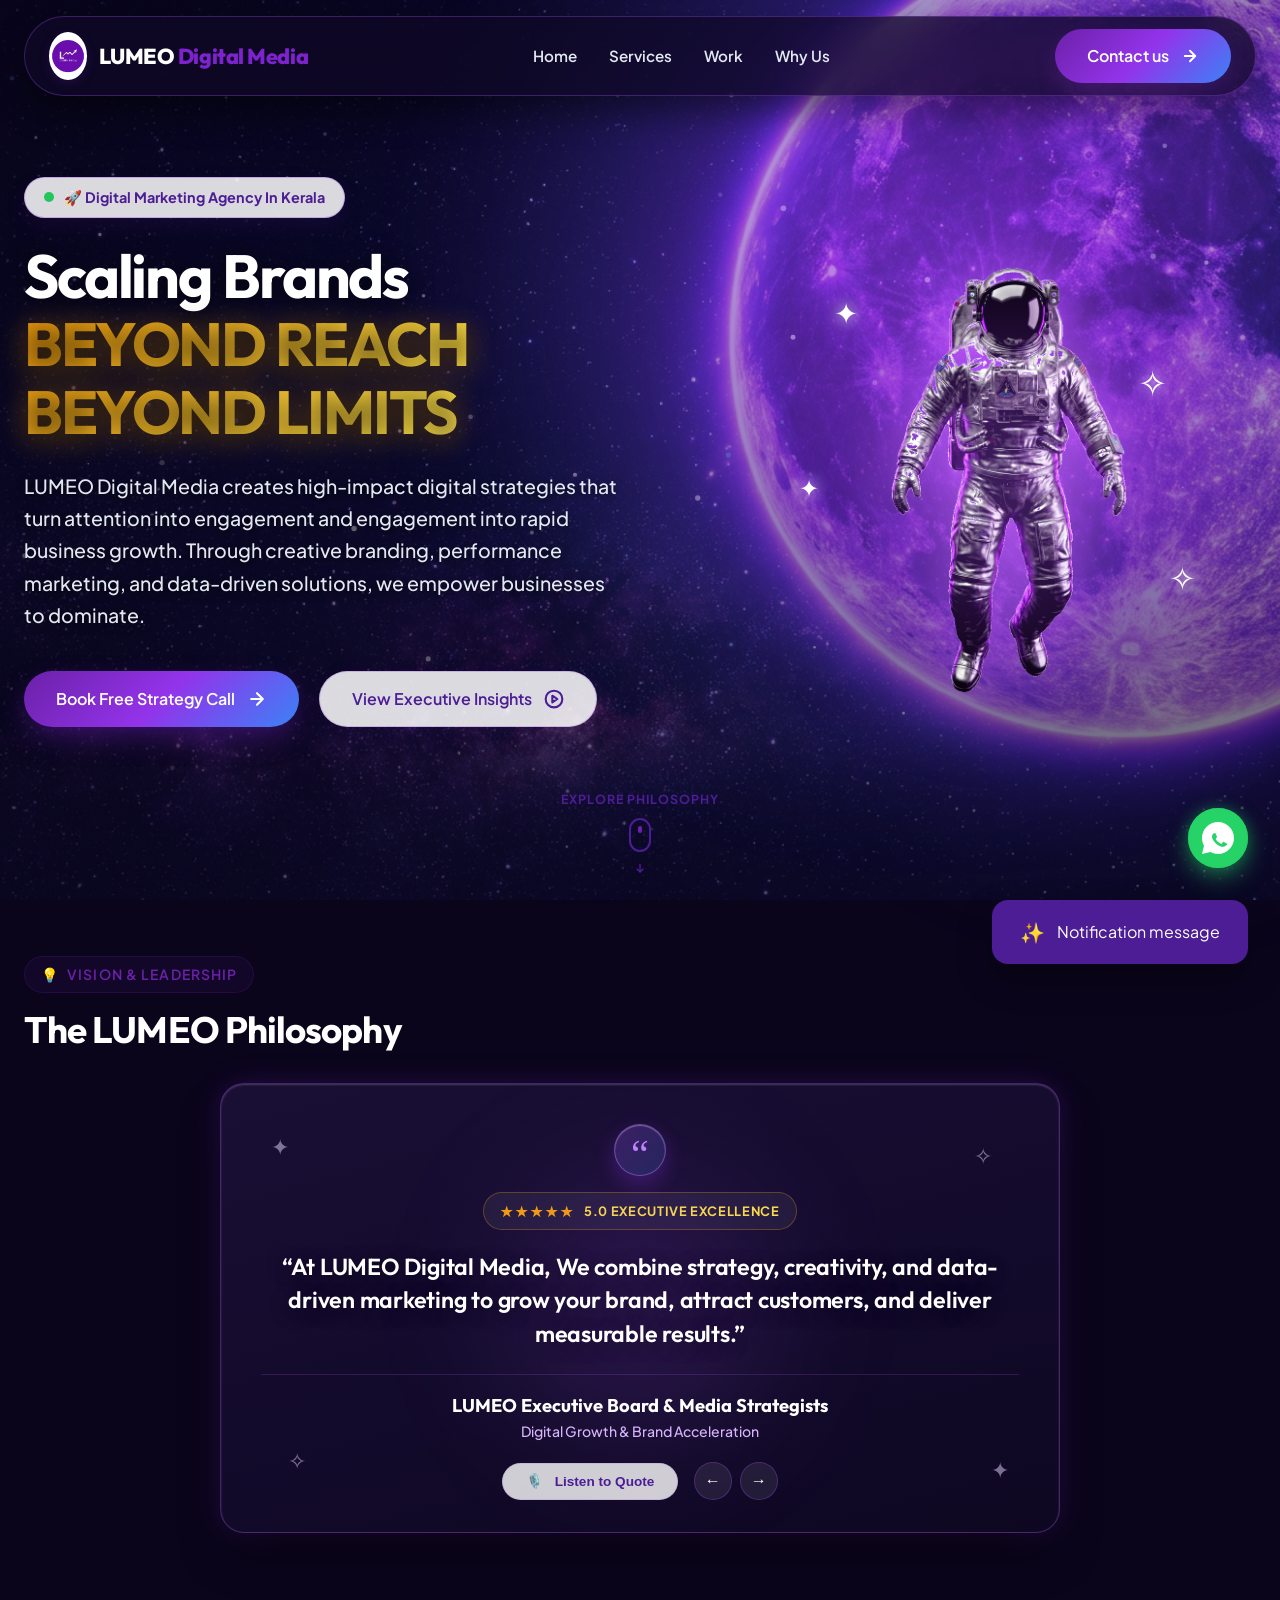
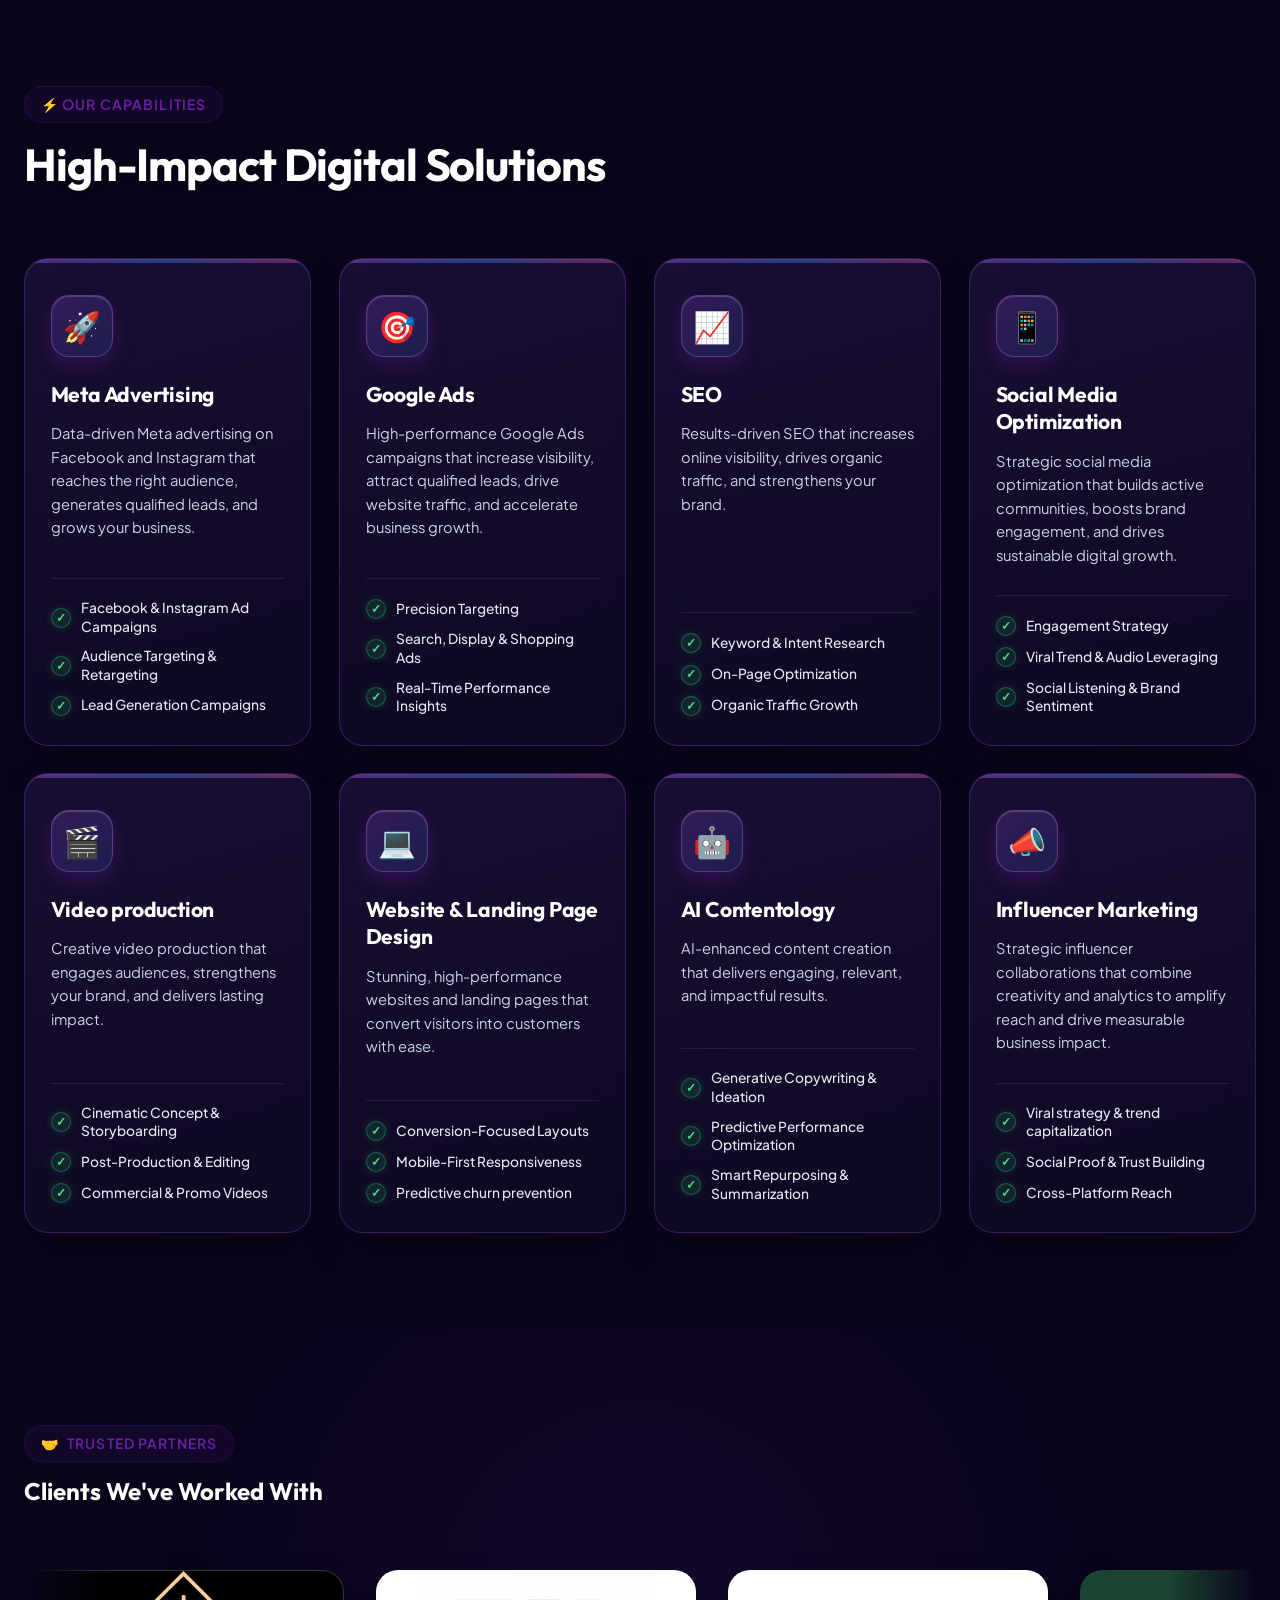
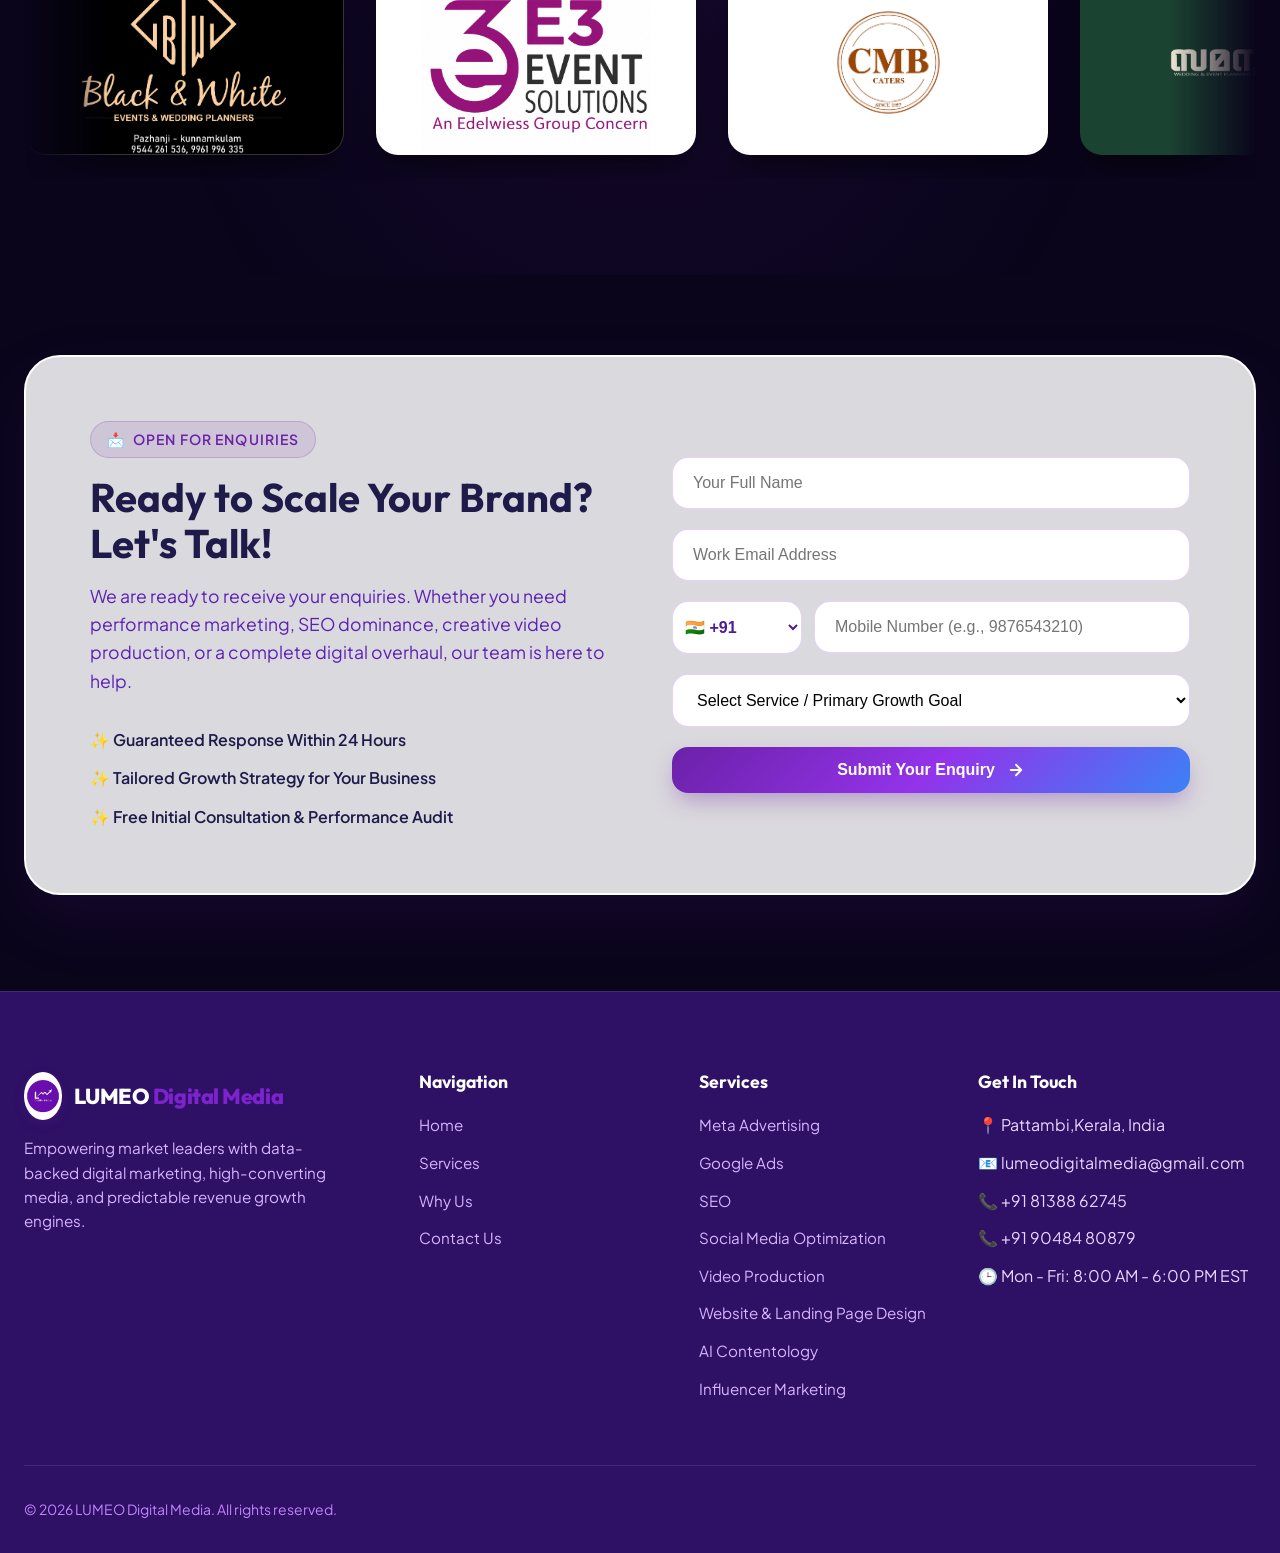
==== index.html @ 7293760a "updated each logo, all contacts forms are in same design" ====
<!DOCTYPE html>
<html lang="en">

<head>
  <meta charset="UTF-8">
  <meta name="viewport" content="width=device-width, initial-scale=1.0">
  <title>LUMEO Digital Media | High-Impact Digital Marketing & Growth Agency</title>
  <meta name="description"
    content="LUMEO Digital Media is a premier digital marketing agency transforming brands into industry leaders with performance marketing, SEO, viral social campaigns, and data-driven ROI.">
  <meta name="theme-color" content="#F3E8FF">

  <!-- OpenGraph Meta -->
  <meta property="og:title" content="LUMEO Digital Media | Illuminate Your Brand Authority">
  <meta property="og:description"
    content="Turn attention into market dominance with LUMEO Digital Media's high-performance marketing strategies.">
  <meta property="og:type" content="website">

  <!-- Google Fonts -->
  <link rel="preconnect" href="https://fonts.googleapis.com">
  <link rel="preconnect" href="https://fonts.gstatic.com" crossorigin>
  <link
    href="https://fonts.googleapis.com/css2?family=Outfit:wght@400;500;600;700;800;900&family=Plus+Jakarta+Sans:wght@400;500;600;700;800&display=swap"
    rel="stylesheet">

  <!-- Favicon / Logo -->
  <link rel="icon" type="image/png" href="assets/logo.png">

  <!-- Stylesheet -->
  <link rel="stylesheet" href="css/styles.css">
</head>

<body>

  <!-- Ambient Animated Background Blobs -->
  <div class="bg-ambient-blob blob-1"></div>
  <div class="bg-ambient-blob blob-2"></div>
  <div class="bg-ambient-blob blob-3"></div>

  <!-- Top Navigation Header -->
  <header class="navbar">
    <div class="container">
      <div class="nav-container">
        <a href="#" class="brand-logo" id="mainBrandLogo">
          <img src="assets/logo.png" alt="LUMEO Digital Media Logo" id="navLogoImg">
          <div class="brand-title">LUMEO <span>Digital Media</span></div>
        </a>

        <ul class="nav-links" id="navLinks">
          <li><a href="#hero" class="nav-link">Home</a></li>
          <li><a href="services.html" class="nav-link">Services</a></li>
          <li><a href="work.html" class="nav-link">Work</a></li>
          <li><a href="why-us.html" class="nav-link">Why Us</a></li>
        </ul>

        <a href="#audit" class="btn btn-primary" id="headerCtaBtn">
          <span>Contact us</span>
          <svg width="18" height="18" viewBox="0 0 24 24" fill="none" stroke="currentColor" stroke-width="2.5"
            stroke-linecap="round" stroke-linejoin="round">
            <path d="M5 12h14M12 5l7 7-7 7" />
          </svg>
        </a>

        <button class="mobile-menu-btn" id="mobileMenuBtn" aria-label="Toggle navigation">
          <svg width="24" height="24" viewBox="0 0 24 24" fill="none" stroke="currentColor" stroke-width="2.5"
            stroke-linecap="round" stroke-linejoin="round">
            <line x1="3" y1="12" x2="21" y2="12"></line>
            <line x1="3" y1="6" x2="21" y2="6"></line>
            <line x1="3" y1="18" x2="21" y2="18"></line>
          </svg>
        </button>
      </div>
    </div>
  </header>

  <!-- Hero Section (Full-Height Immersive Experience) -->
  <section class="hero hero-full-bleed" id="hero">
    <!-- Interactive Background Particle Canvas -->
    <canvas id="heroCanvas" class="hero-particles-canvas"></canvas>

    <!-- Full-Size Backdrop Overlay Layer -->
    <div class="hero-bg-overlay"></div>
    <div class="hero-bg-glow"></div>

    <div class="container hero-container">
      <div class="hero-grid">

        <!-- Hero Left Column Content -->
        <div class="hero-content fade-in-up">
          <div class="hero-pill-tag">
            <span class="tag-pulse-dot"></span>
            <span>🚀 Digital Marketing Agency In Kerala</span>
          </div>

          <h1 class="hero-title">Scaling Brands <br><span class="text-gradient animated-gradient-text">BEYOND REACH
              BEYOND LIMITS</span></h1>

          <p class="hero-subtitle">
            LUMEO Digital Media creates high-impact digital strategies that turn attention into engagement and
            engagement into rapid business growth. Through creative branding, performance marketing, and data-driven
            solutions, we empower businesses to dominate.
          </p>

          <div class="hero-actions">
            <a href="#audit" class="btn btn-primary btn-glow" id="heroPrimaryCta">
              <span>Book Free Strategy Call</span>
              <svg width="20" height="20" viewBox="0 0 24 24" fill="none" stroke="currentColor" stroke-width="2.5"
                stroke-linecap="round" stroke-linejoin="round">
                <path d="M5 12h14M12 5l7 7-7 7" />
              </svg>
            </a>

            <a href="#quote" class="btn btn-secondary btn-glass" id="heroSecondaryCta">
              <span>View Executive Insights</span>
              <svg width="20" height="20" viewBox="0 0 24 24" fill="none" stroke="currentColor" stroke-width="2.5"
                stroke-linecap="round" stroke-linejoin="round">
                <circle cx="12" cy="12" r="10" />
                <polygon points="10 8 16 12 10 16 10 8" />
              </svg>
            </a>
          </div>

          <!-- Hero Metrics Bar -->
          <!-- <div class="hero-stats glass-stats-bar"> -->
          <!-- <div class="stat-item">
              <div class="stat-header">
                <span class="stat-icon">⚡</span>
                <h3 class="stat-number" data-target="10" data-suffix="x">0x</h3>
              </div>
              <p>Average Campaign ROI</p>
            </div> -->

          <!-- <div class="stat-item">
              <div class="stat-header">
                <span class="stat-icon">💰</span>
                <h3 class="stat-number" data-target="45" data-prefix="$" data-suffix="M+">$0M+</h3>
              </div>
              <p>Client Revenue Scaled</p>
            </div> -->

          <!-- <div class="stat-item">
              <div class="stat-header">
                <span class="stat-icon">🎯</span>
                <h3 class="stat-number" data-target="99.4" data-suffix="%">0%</h3>
              </div>
              <p>Client Retention Rate</p>
            </div> -->
          <!-- </div> -->
        </div>

        <!-- Hero Right Column Visual (Seamless Metallic Astronaut Cutout) -->
        <div class="hero-visual fade-in-up delay-2">
          <div class="hero-tilt-card astronaut-seamless-container" id="heroTiltCard">
            <div class="astronaut-sticker-wrapper">
              <img src="assets/astronaut_spacewalk.png" alt="LUMEO Silver Metallic Astronaut Floating in Space"
                id="heroMainImage" class="astronaut-img">

              <!-- Diamond Star Sparkle Visual Effects (Matching Reference Picture) -->
              <div class="diamond-sparkle sparkle-1">✦</div>
              <div class="diamond-sparkle sparkle-2">✧</div>
              <div class="diamond-sparkle sparkle-3">✦</div>
              <div class="diamond-sparkle sparkle-4">✧</div>

              <!-- Electric Purple Atmosphere Aura -->
              <div class="astronaut-glow-aura"></div>
            </div>
          </div>
        </div>

      </div>
    </div>

    <!-- Animated Scroll Down Indicator -->
    <a href="#quote" class="scroll-down-indicator" aria-label="Scroll to content">
      <span class="scroll-text">Explore Philosophy</span>
      <div class="mouse-icon">
        <div class="mouse-wheel"></div>
      </div>
      <svg class="scroll-arrow" width="16" height="16" viewBox="0 0 24 24" fill="none" stroke="currentColor"
        stroke-width="2">
        <path d="M7 13l5 5 5-5M12 6v12" />
      </svg>
    </a>
  </section>

  <!-- IMPRESSIVE QUOTE SPOTLIGHT SECTION (KEY REQUESTED FEATURE) -->
  <section class="quote-spotlight" id="quote">
    <div class="container">

      <div class="section-header">
        <div class="section-tag">
          <span>💡</span> Vision & Leadership
        </div>
        <h2>The LUMEO Philosophy</h2>
        <!-- <p>A statement of intent for ambitious leaders seeking extraordinary growth.</p> -->
      </div>

      <div class="quote-card quote-card-centered">
        <!-- Floating Sparkle Accents -->
        <div class="quote-sparkle sparkle-tl">✦</div>
        <div class="quote-sparkle sparkle-tr">✧</div>
        <div class="quote-sparkle sparkle-bl">✧</div>
        <div class="quote-sparkle sparkle-br">✦</div>

        <!-- Glowing Quote Icon Badge -->
        <div class="quote-icon-badge">
          <span>“</span>
        </div>

        <div class="quote-stars-pill">
          <span class="stars">★★★★★</span>
          <span class="rating-label">5.0 Executive Excellence</span>
        </div>

        <blockquote class="quote-text" id="quoteText">
          “At LUMEO Digital Media, We combine strategy, creativity, and data-driven marketing to grow your brand,
          attract customers, and deliver measurable results.”
        </blockquote>

        <div class="quote-author-centered">
          <h4 id="quoteAuthor">LUMEO Executive Board & Media Strategists</h4>
          <p id="quoteRole">Digital Growth & Brand Acceleration</p>
        </div>

        <div class="quote-controls-centered">
          <button class="btn btn-secondary" id="audioQuoteBtn" style="padding: 0.6rem 1.4rem; font-size: 0.85rem;"
            title="Listen to this quote">
            🎙️ <span>Listen to Quote</span>
          </button>

          <div class="quote-nav-group">
            <button class="quote-nav-btn" id="prevQuoteBtn" aria-label="Previous Quote">←</button>
            <button class="quote-nav-btn" id="nextQuoteBtn" aria-label="Next Quote">→</button>
          </div>
        </div>

      </div>

    </div>
  </section>

  <!-- Core Services Grid -->
  <section class="services" id="services">
    <div class="container">

      <div class="section-header">
        <div class="section-tag">
          <centre>
            <span>⚡</span> Our Capabilities
          </centre>
        </div>
        <h2>
          <centre>High-Impact Digital Solutions</centre>
        </h2>
        <!-- <p>Engineered to systematically capture, engage, and convert your ideal audience into high-value clients.</p> -->
        <br>
        <br>
      </div>

      <div class="services-grid">

        <!-- Service 1 -->
        <div class="service-card">
          <div class="service-icon">🚀</div>
          <h3>Meta Advertising</h3>
          <p>Data-driven Meta advertising on Facebook and Instagram that reaches the right audience, generates qualified
            leads, and grows your business.</p>
          <ul class="service-features">
            <li>Facebook & Instagram Ad Campaigns</li>
            <li>Audience Targeting & Retargeting</li>
            <li>Lead Generation Campaigns</li>
          </ul>
        </div>

        <!-- Service 2 -->
        <div class="service-card">
          <div class="service-icon">🎯</div>
          <h3>Google Ads</h3>
          <p>High-performance Google Ads campaigns that increase visibility, attract qualified leads, drive website
            traffic, and accelerate business growth.</p>
          <ul class="service-features">
            <li>Precision Targeting</li>
            <li>Search, Display & Shopping Ads</li>
            <li>Real-Time Performance Insights</li>
          </ul>
        </div>

        <!-- Service 3 -->
        <div class="service-card">
          <div class="service-icon">📈</div>
          <h3>SEO</h3>
          <p>Results-driven SEO that increases online visibility, drives organic traffic, and strengthens your brand.
          </p>
          <ul class="service-features">
            <li>Keyword & Intent Research</li>
            <li>On-Page Optimization</li>
            <li>Organic Traffic Growth</li>
          </ul>
        </div>

        <!-- Service 4 -->
        <div class="service-card">
          <div class="service-icon">📱</div>
          <h3>Social Media Optimization</h3>
          <p>Strategic social media optimization that builds active communities, boosts brand engagement, and drives
            sustainable digital growth.</p>
          <ul class="service-features">
            <li>Engagement Strategy</li>
            <li>Viral Trend & Audio Leveraging</li>
            <li>Social Listening & Brand Sentiment</li>
          </ul>
        </div>

        <!-- Service 5 -->
        <div class="service-card">
          <div class="service-icon">🎬</div>
          <h3>Video production</h3>
          <p>Creative video production that engages audiences, strengthens your brand, and delivers lasting impact.</p>
          <ul class="service-features">
            <li>Cinematic Concept & Storyboarding</li>
            <li>Post-Production & Editing</li>
            <li>Commercial & Promo Videos</li>
          </ul>
        </div>

        <!-- Service 6 -->
        <div class="service-card">
          <div class="service-icon">💻</div>
          <h3>Website & Landing Page Design</h3>
          <p>Stunning, high-performance websites and landing pages that convert visitors into customers with ease.</p>
          <ul class="service-features">
            <li>Conversion-Focused Layouts</li>
            <li>Mobile-First Responsiveness</li>
            <li>Predictive churn prevention</li>
          </ul>
        </div>

        <!-- Service 7 -->
        <div class="service-card">
          <div class="service-icon">🤖</div>
          <h3>AI Contentology </h3>
          <p>AI-enhanced content creation that delivers engaging, relevant, and impactful results.</p>
          <ul class="service-features">
            <li>Generative Copywriting & Ideation</li>
            <li>Predictive Performance Optimization</li>
            <li>Smart Repurposing & Summarization</li>
          </ul>
        </div>

        <!-- Service 8 -->
        <div class="service-card">
          <div class="service-icon">📣</div>
          <h3>Influencer Marketing</h3>
          <p>Strategic influencer collaborations that combine creativity and analytics to amplify reach and drive
            measurable business impact.</p>
          <ul class="service-features">
            <li>Viral strategy & trend capitalization</li>
            <li>Social Proof & Trust Building</li>
            <li>Cross-Platform Reach</li>
          </ul>
        </div>

      </div>

    </div>
  </section>



  <!-- Client Brands & Showcase Section -->
  <section class="client-showcase-section" id="clients">
    <div class="container">
      <div class="section-header">
        <div class="section-tag">
          <span>🤝</span> Trusted Partners
        </div>
        <h2>Clients We've Worked With</h2>
        <!-- <p>Proud to partner with businesses, educational institutions, and creative brands to elevate their digital
          reach.</p> -->
      </div>

      <!-- Horizontal Infinite Logo Marquee Slider -->
      <div class="client-marquee-container">
        <div class="client-marquee-track">

          <!-- Primary Set -->
          <div class="client-logo-card logo-bw">
            <img src="client-logos/Black and white events logo.png" alt="Black & White Events Logo"
              class="client-logo-img" loading="lazy">
          </div>
          <div class="client-logo-card logo-e3">
            <img src="client-logos/E3 Events logo.jpeg" alt="E3 Events Logo" class="client-logo-img" loading="lazy">
          </div>
          <div class="client-logo-card logo-cmb">
            <img src="client-logos/CMB brown logoo.jpg.jpeg" alt="CMB Commercial Logo" class="client-logo-img"
              loading="lazy">
          </div>
          <div class="client-logo-card logo-samanwaya">
            <img src="client-logos/Samanwaya events.png" alt="Samanwaya Events Logo" class="client-logo-img"
              loading="lazy">
          </div>
          <div class="client-logo-card logo-abrash">
            <img src="client-logos/abarsh.jpeg" alt="Abrash Logo" class="client-logo-img" loading="lazy">
          </div>
          <div class="client-logo-card logo-ambedkar">
            <img src="client-logos/amdekar college_cropped.jpeg" alt="Ambedkar College Logo" class="client-logo-img"
              loading="lazy">
          </div>
          <div class="client-logo-card logo-keraleats">
            <img src="client-logos/keraleats.jpg" alt="KeralaEats Logo" class="client-logo-img" loading="lazy">
          </div>

          <!-- Duplicate Set (For Seamless Infinite Loop) -->
          <div class="client-logo-card logo-bw" aria-hidden="true">
            <img src="client-logos/Black and white events logo.png" alt="Black & White Events Logo"
              class="client-logo-img" loading="lazy">
          </div>
          <div class="client-logo-card logo-e3" aria-hidden="true">
            <img src="client-logos/E3 Events logo.jpeg" alt="E3 Events Logo" class="client-logo-img" loading="lazy">
          </div>
          <div class="client-logo-card logo-cmb" aria-hidden="true">
            <img src="client-logos/CMB brown logoo.jpg.jpeg" alt="CMB Commercial Logo" class="client-logo-img"
              loading="lazy">
          </div>
          <div class="client-logo-card logo-samanwaya" aria-hidden="true">
            <img src="client-logos/Samanwaya events.png" alt="Samanwaya Events Logo" class="client-logo-img"
              loading="lazy">
          </div>
          <div class="client-logo-card logo-abrash" aria-hidden="true">
            <img src="client-logos/abarsh.jpeg" alt="Abrash Logo" class="client-logo-img" loading="lazy">
          </div>
          <div class="client-logo-card logo-ambedkar" aria-hidden="true">
            <img src="client-logos/amdekar college_cropped.jpeg" alt="Ambedkar College Logo" class="client-logo-img"
              loading="lazy">
          </div>
          <div class="client-logo-card logo-keraleats" aria-hidden="true">
            <img src="client-logos/keraleats.jpg" alt="KeralaEats Logo" class="client-logo-img" loading="lazy">
          </div>

        </div>
      </div>
    </div>
  </section>

  <!-- Audit CTA & Contact Form -->
  <section class="cta-audit" id="audit">
    <div class="container">
      <div class="cta-card">

        <div class="cta-text">
          <div class="section-tag">
            <span>📩</span> Open for Enquiries
          </div>
          <h2><span style="color: #1e1b4b;">Ready to Scale Your Brand? Let's Talk!</span></h2>
          <p>We are ready to receive your enquiries. Whether you need performance marketing, SEO dominance, creative
            video production, or a complete digital overhaul, our team is here to help.</p>

          <ul class="cta-list">
            <li>✨ Guaranteed Response Within 24 Hours</li>
            <li>✨ Tailored Growth Strategy for Your Business</li>
            <li>✨ Free Initial Consultation & Performance Audit</li>
          </ul>
        </div>

        <form class="cta-form" id="auditForm" action="https://formsubmit.co/contact@lumeodigitalmedia.com"
          method="POST">
          <input type="hidden" name="_subject" value="New Lead Enquiry - LUMEO Digital Media">
          <input type="hidden" name="_captcha" value="false">
          <div class="form-group">
            <input type="text" id="clientName" name="Full Name" placeholder="Your Full Name" required>
          </div>

          <div class="form-group">
            <input type="email" id="clientEmail" name="Work Email" placeholder="Work Email Address" required>
          </div>

          <div class="form-group phone-input-container">
            <select id="clientCountryCode" name="Country Code" class="country-code-select" required>
              <option value="+91" selected>🇮🇳 +91</option>
              <option value="+1">🇺🇸 +1</option>
              <option value="+44">🇬🇧 +44</option>
              <option value="+971">🇦🇪 +971</option>
              <option value="+966">🇸🇦 +966</option>
              <option value="+974">🇶🇦 +974</option>
              <option value="+968">🇴🇲 +968</option>
              <option value="+965">🇰🇼 +965</option>
              <option value="+973">🇧🇭 +973</option>
              <option value="+61">🇦🇺 +61</option>
              <option value="+65">🇸🇬 +65</option>
              <option value="+60">🇲🇾 +60</option>
              <option value="+49">🇩🇪 +49</option>
              <option value="+33">🇫🇷 +33</option>
            </select>
            <input type="tel" id="clientPhone" name="Mobile Number" placeholder="Mobile Number (e.g., 9876543210)"
              required pattern="[0-9]{7,15}">
          </div>

          <div class="form-group">
            <select id="clientGoal" name="Selected Service" required>
              <option value="" disabled selected>Select Service / Primary Growth Goal</option>
              <option value="Meta Advertising (Facebook & Instagram)">Meta Advertising (Facebook & Instagram)</option>
              <option value="Google Ads & Search Marketing">Google Ads & Search Marketing</option>
              <option value="SEO & Search Engine Dominance">SEO & Search Engine Dominance</option>
              <option value="Social Media Optimization (SMO)">Social Media Optimization (SMO)</option>
              <option value="Video Production & Creative Media">Video Production & Creative Media</option>
              <option value="Website & Landing Page Design">Website & Landing Page Design</option>
              <option value="AI Contentology & Strategy">AI Contentology & Strategy</option>
              <option value="Influencer Marketing">Influencer Marketing</option>
            </select>
          </div>

          <button type="submit" class="btn btn-primary" id="auditSubmitBtn"
            style="width: 100%; border-radius: var(--radius-md);">
            <span>Submit Your Enquiry</span>
            <svg width="18" height="18" viewBox="0 0 24 24" fill="none" stroke="currentColor" stroke-width="2.5"
              stroke-linecap="round" stroke-linejoin="round">
              <path d="M5 12h14M12 5l7 7-7 7" />
            </svg>
          </button>
        </form>

      </div>
    </div>
  </section>

  <!-- Footer -->
  <footer>
    <div class="container">
      <div class="footer-grid">

        <div class="footer-brand">
          <a href="#" class="brand-logo">
            <img src="assets/logo.png" alt="LUMEO Digital Media Logo">
            <div class="brand-title">LUMEO <span>Digital Media</span></div>
          </a>
          <p>Empowering market leaders with data-backed digital marketing, high-converting media, and predictable
            revenue growth engines.</p>
        </div>

        <div class="footer-col">
          <h4>Navigation</h4>
          <ul class="footer-links">
            <li><a href="#hero">Home</a></li>
            <li><a href="services.html">Services</a></li>
            <li><a href="why-us.html">Why Us</a></li>
            <li><a href="#audit">Contact Us</a></li>
          </ul>
        </div>

        <div class="footer-col">
          <h4>Services</h4>
          <ul class="footer-links">
            <li><a href="services.html#meta-advertising">Meta Advertising</a></li>
            <li><a href="services.html#google-ads">Google Ads</a></li>
            <li><a href="services.html#seo">SEO</a></li>
            <li><a href="services.html#smo">Social Media Optimization</a></li>
            <li><a href="services.html#video-production">Video Production</a></li>
            <li><a href="services.html#website-design">Website & Landing Page Design</a></li>
            <li><a href="services.html#ai-contentology">AI Contentology</a></li>
            <li><a href="services.html#influencer-marketing">Influencer Marketing</a></li>
          </ul>
        </div>

        <div class="footer-col">
          <h4>Get In Touch</h4>
          <ul class="footer-links">
            <li>📍 Pattambi,Kerala, India</li>
            <li>📧 lumeodigitalmedia@gmail.com</li>
            <li>📞 +91 81388 62745</li>
            <li>📞 +91 90484 80879</li>
            <li>🕒 Mon - Fri: 8:00 AM - 6:00 PM EST</li>
          </ul>
        </div>

      </div>

      <div class="footer-bottom">
        <p>© 2026 LUMEO Digital Media. All rights reserved.</p>
        <!-- <p>Privacy Policy | Terms of Service | Security</p> -->
      </div>
    </div>
  </footer>

  <!-- Toast Notification element -->
  <div class="toast-msg" id="toastMsg">
    <span style="font-size: 1.25rem;">✨</span>
    <span class="toast-text">Notification message</span>
  </div>

  <!-- Pinned Floating WhatsApp Button -->
  <a href="https://wa.me/918138862745?text=Hello%20LUMEO%20Digital%20Media!%20I'd%20like%20to%20enquire%20about%20your%20services."
    class="whatsapp-float" target="_blank" rel="noopener noreferrer" aria-label="Chat on WhatsApp">
    <div class="whatsapp-pulse-ring"></div>
    <span class="whatsapp-tooltip">💬 Chat with us on WhatsApp</span>
    <svg viewBox="0 0 32 32">
      <path
        d="M16 0C7.163 0 0 7.163 0 16c0 2.825.738 5.48 2.025 7.775L0 32l8.425-2.025A15.936 15.936 0 0 0 16 32c8.837 0 16-7.163 16-16S24.837 0 16 0zm8.306 22.869c-.35.981-1.744 1.8-2.4 1.913-.612.106-1.4.15-2.256-.125-.519-.169-1.188-.413-2.044-.781-3.6-1.556-5.944-5.213-6.125-5.456-.181-.244-1.469-1.956-1.469-3.731 0-1.775.925-2.65 1.256-3.006.331-.356.725-.444.969-.444.244 0 .488.006.7.012.225.006.525-.088.819.619.3.706 1.025 2.5 1.119 2.688.094.188.156.413.031.662-.125.25-.188.406-.375.625-.188.219-.394.488-.563.656-.188.188-.381.394-.163.769.219.375.969 1.6 2.081 2.594 1.431 1.275 2.638 1.669 3.013 1.856.375.188.594.156.813-.094.219-.25.938-1.094 1.188-1.469.25-.375.5-.313.844-.188.344.125 2.188 1.031 2.563 1.219.375.188.625.281.719.438.094.156.094.906-.256 1.887z" />
    </svg>
  </a>

  <!-- JavaScript -->
  <script src="js/script.js"></script>
</body>

</html>
---- css/styles.css ----
/* ==========================================================================
   LUMEO Digital Media - Master Stylesheet
   Theme Background: #F3E8FF (Lavender Purple Base)
   ========================================================================== */

:root {
  /* Brand Palette */
  --bg-main: #F3E8FF;
  --bg-alt: #E9D5FF;
  --bg-card: rgba(255, 255, 255, 0.75);
  --bg-card-hover: rgba(255, 255, 255, 0.95);
  --glass-border: rgba(147, 51, 234, 0.15);
  --glass-shadow: 0 20px 40px -15px rgba(88, 28, 135, 0.12);

  --primary-deep: #4C1D95;
  /* Deep rich purple */
  --primary-mid: #6B21A8;
  /* Vibrant purple */
  --primary-bright: #7E22CE;
  /* Radiant purple */
  --primary-accent: #9333EA;
  /* Highlighting purple */
  --accent-gold: #F59E0B;
  /* Warm Gold accent for stars/highlights */
  --text-dark: #1E1B4B;
  /* High-contrast dark purple body text */
  --text-muted: #5B21B6;
  /* Medium purple subtle text */
  --text-light: #F3E8FF;

  --gradient-primary: linear-gradient(135deg, #6B21A8 0%, #9333EA 50%, #3B82F6 100%);
  --gradient-card: linear-gradient(135deg, rgba(255, 255, 255, 0.85) 0%, rgba(243, 232, 255, 0.6) 100%);
  --gradient-text: linear-gradient(135deg, #4C1D95 0%, #7E22CE 60%, #2563EB 100%);

  --radius-sm: 8px;
  --radius-md: 16px;
  --radius-lg: 24px;
  --radius-xl: 36px;
  --radius-pill: 9999px;

  --transition: all 0.35s cubic-bezier(0.4, 0, 0.2, 1);
  --font-main: 'Plus Jakarta Sans', -apple-system, BlinkMacSystemFont, 'Segoe UI', Roboto, sans-serif;
  --font-heading: 'Outfit', sans-serif;
}

/* Reset & Base Setup */
*,
*::before,
*::after {
  box-sizing: border-box;
  margin: 0;
  padding: 0;
}

html {
  scroll-behavior: smooth;
  font-size: 16px;
}

body {
  background-color: #0A051B;
  color: var(--text-dark);
  font-family: var(--font-main);
  line-height: 1.6;
  overflow-x: hidden;
  position: relative;
}

/* Background Animated Gradient Blobs */
.bg-ambient-blob {
  position: fixed;
  border-radius: 50%;
  filter: blur(90px);
  z-index: -1;
  opacity: 0.6;
  pointer-events: none;
  animation: floatBlob 20s infinite alternate ease-in-out;
}

.blob-1 {
  display: none;
}

.blob-2 {
  width: 600px;
  height: 600px;
  background: rgba(192, 132, 252, 0.25);
  bottom: 10%;
  right: -150px;
  animation-delay: -5s;
}

.blob-3 {
  width: 400px;
  height: 400px;
  background: rgba(59, 130, 246, 0.2);
  top: 40%;
  left: 30%;
  animation-delay: -10s;
}

@keyframes floatBlob {
  0% {
    transform: translate(0, 0) scale(1);
  }

  50% {
    transform: translate(60px, 40px) scale(1.1);
  }

  100% {
    transform: translate(-40px, 80px) scale(0.95);
  }
}

/* Container Utility */
.container {
  width: 100%;
  max-width: 1280px;
  margin: 0 auto;
  padding: 0 1.5rem;
}

/* Typography Helpers */
h1,
h2,
h3,
h4,
.brand-font {
  font-family: var(--font-heading);
  font-weight: 700;
  line-height: 1.15;
  color: #FFFFFF;
}

.quote-spotlight .section-header p {
  color: #e5d6f6;
  font-size: 1.05rem;
}

.text-gradient {
  background: var(--gradient-text);
  -webkit-background-clip: text;
  -webkit-text-fill-color: transparent;
  display: inline-block;
}

.section-tag {
  display: inline-flex;
  align-items: center;
  gap: 0.5rem;
  padding: 0.4rem 1rem;
  background: rgba(107, 33, 168, 0.1);
  border: 1px solid rgba(107, 33, 168, 0.2);
  border-radius: var(--radius-pill);
  color: var(--primary-mid);
  font-size: 0.875rem;
  font-weight: 600;
  text-transform: uppercase;
  letter-spacing: 0.08em;
  margin-bottom: 1rem;
}

/* Buttons */
.btn {
  display: inline-flex;
  align-items: center;
  justify-content: center;
  gap: 0.75rem;
  padding: 0.9rem 2rem;
  font-size: 1rem;
  font-weight: 600;
  border-radius: var(--radius-pill);
  border: none;
  cursor: pointer;
  transition: var(--transition);
  text-decoration: none;
  white-space: nowrap;
}

.btn-primary {
  background: var(--gradient-primary);
  color: #FFFFFF;
  box-shadow: 0 10px 25px -5px rgba(107, 33, 168, 0.4);
}

.btn-primary:hover {
  transform: translateY(-3px) scale(1.02);
  box-shadow: 0 15px 35px -5px rgba(107, 33, 168, 0.5);
}

.btn-secondary {
  background: rgba(255, 255, 255, 0.8);
  color: var(--primary-deep);
  border: 1px solid var(--glass-border);
  backdrop-filter: blur(10px);
}

.btn-secondary:hover {
  background: #FFFFFF;
  transform: translateY(-2px);
  box-shadow: 0 10px 25px -5px rgba(88, 28, 135, 0.15);
}

/* Header & Navbar */
.navbar {
  position: fixed;
  top: 1rem;
  left: 0;
  width: 100%;
  z-index: 1000;
  margin-top: 0;
  padding: 0;
}

.nav-container {
  background: rgba(15, 8, 38, 0.75);
  backdrop-filter: blur(20px);
  -webkit-backdrop-filter: blur(20px);
  border: 1px solid rgba(168, 85, 247, 0.3);
  box-shadow: 0 15px 35px rgba(0, 0, 0, 0.45);
  border-radius: var(--radius-pill);
  padding: 0.75rem 1.5rem;
  display: flex;
  align-items: center;
  justify-content: space-between;
}

.brand-logo {
  display: flex;
  align-items: center;
  gap: 0.75rem;
  text-decoration: none;
}

.brand-logo img {
  height: 48px;
  width: auto;
  border-radius: 50%;
  object-fit: contain;
  box-shadow: 0 4px 12px rgba(107, 33, 168, 0.2);
  transition: var(--transition);
}

.brand-logo:hover img {
  transform: rotate(5deg) scale(1.05);
}

.brand-title {
  font-family: var(--font-heading);
  font-size: 1.35rem;
  font-weight: 800;
  letter-spacing: -0.02em;
  color: #FFFFFF;
}

.brand-title span {
  color: var(--primary-bright);
}

.nav-links {
  display: flex;
  align-items: center;
  gap: 2rem;
  list-style: none;
}

.nav-link {
  text-decoration: none;
  color: #E2E8F0;
  font-weight: 600;
  font-size: 0.95rem;
  transition: var(--transition);
  position: relative;
}

.nav-link:hover {
  color: #C084FC;
}

.nav-link:hover {
  color: var(--primary-bright);
}

.nav-link::after {
  content: '';
  position: absolute;
  bottom: -4px;
  left: 0;
  width: 0;
  height: 2px;
  background: var(--gradient-primary);
  transition: var(--transition);
  border-radius: 2px;
}

.nav-link:hover::after {
  width: 100%;
}

.mobile-menu-btn {
  display: none;
  background: none;
  border: none;
  font-size: 1.5rem;
  color: var(--primary-deep);
  cursor: pointer;
}

/* Hero Section (Full-Height Immersive Visual Experience) */
.hero {
  position: relative;
  min-height: 100vh;
  display: flex;
  align-items: center;
  justify-content: center;
  padding: 8.5rem 0 5rem 0;
  overflow: hidden;
  background-image: url('../assets/hero_fullsize_bg.png');
  background-size: cover;
  background-position: center top;
  background-repeat: no-repeat;
}

/* Background Particle Canvas */
.hero-particles-canvas {
  position: absolute;
  top: 0;
  left: 0;
  width: 100%;
  height: 100%;
  z-index: 1;
  pointer-events: none;
}

/* Cosmic Space Background Overlay Layer (Purple Moon Aesthetic) */
.hero-bg-overlay {
  position: absolute;
  top: 0;
  left: 0;
  width: 100%;
  height: 100%;
  background: radial-gradient(ellipse at 75% 25%, rgba(147, 51, 234, 0.25) 0%, rgba(15, 8, 38, 0.5) 45%, rgba(10, 5, 26, 0.78) 90%);
  z-index: 2;
  pointer-events: none;
}

.hero-bg-glow {
  position: absolute;
  width: 800px;
  height: 800px;
  background: radial-gradient(circle, rgba(168, 85, 247, 0.5) 0%, rgba(126, 34, 206, 0.3) 40%, rgba(59, 130, 246, 0.15) 65%, transparent 80%);
  top: -10%;
  right: -5%;
  z-index: 2;
  filter: blur(85px);
  pointer-events: none;
  animation: purpleMoonGlow 6s infinite alternate ease-in-out;
}

@keyframes purpleMoonGlow {
  0% {
    transform: scale(1) translate(0, 0);
    opacity: 0.6;
  }

  100% {
    transform: scale(1.12) translate(-20px, 15px);
    opacity: 0.85;
  }
}

/* Space Planets & Orbit Background System */
.space-planets-container {
  position: absolute;
  top: 0;
  left: 0;
  width: 100%;
  height: 100%;
  z-index: 3;
  pointer-events: none;
  overflow: hidden;
}

/* Orbit Lines */
.space-orbit-line {
  position: absolute;
  border-radius: 50%;
  border: 1.5px stroke rgba(147, 51, 234, 0.2);
  border-style: dashed;
  pointer-events: none;
}

.orbit-1 {
  width: 650px;
  height: 650px;
  top: 10%;
  right: -5%;
  border-color: rgba(168, 85, 247, 0.3);
  animation: orbitRotate 45s linear infinite;
}

.orbit-2 {
  width: 1050px;
  height: 1050px;
  top: -15%;
  right: -15%;
  border-color: rgba(59, 130, 246, 0.25);
  animation: orbitRotate 75s linear infinite reverse;
}

@keyframes orbitRotate {
  from {
    transform: rotate(0deg);
  }

  to {
    transform: rotate(360deg);
  }
}

/* Moving Space Planets */
.planet {
  position: absolute;
  border-radius: 50%;
  pointer-events: auto;
  cursor: pointer;
  transition: transform 0.4s ease;
}

.planet:hover {
  transform: scale(1.15) !important;
}

.planet-purple {
  width: 120px;
  height: 120px;
  background: radial-gradient(circle at 35% 35%, #D8B4FE 0%, #9333EA 45%, #3B0764 90%);
  top: 16%;
  right: 14%;
  box-shadow: inset -12px -12px 25px rgba(0, 0, 0, 0.7), 0 0 35px rgba(168, 85, 247, 0.5);
  animation: orbitMotion1 30s infinite ease-in-out;
}

.planet-ring {
  position: absolute;
  top: 50%;
  left: 50%;
  width: 190px;
  height: 40px;
  border: 4px solid rgba(192, 132, 252, 0.6);
  border-radius: 50%;
  transform: translate(-50%, -50%) rotate(-25deg);
  box-shadow: 0 0 15px rgba(192, 132, 252, 0.4);
}

.planet-blue {
  width: 80px;
  height: 80px;
  background: radial-gradient(circle at 30% 30%, #93C5FD 0%, #2563EB 50%, #1E1B4B 95%);
  bottom: 24%;
  left: 6%;
  box-shadow: inset -9px -9px 20px rgba(0, 0, 0, 0.7), 0 0 30px rgba(59, 130, 246, 0.5);
  animation: orbitMotion2 24s infinite ease-in-out;
}

.planet-gold {
  width: 50px;
  height: 50px;
  background: radial-gradient(circle at 35% 35%, #FDE047 0%, #D97706 60%, #78350F 100%);
  top: 14%;
  left: 18%;
  box-shadow: inset -5px -5px 12px rgba(0, 0, 0, 0.7), 0 0 25px rgba(245, 158, 11, 0.6);
  animation: orbitMotion3 20s infinite ease-in-out;
}

@keyframes orbitMotion1 {
  0% {
    transform: translate(0, 0) scale(1) rotate(0deg);
  }

  50% {
    transform: translate(-50px, 35px) scale(1.06) rotate(180deg);
  }

  100% {
    transform: translate(0, 0) scale(1) rotate(360deg);
  }
}

@keyframes orbitMotion2 {
  0% {
    transform: translate(0, 0) scale(1);
  }

  50% {
    transform: translate(45px, -30px) scale(0.92);
  }

  100% {
    transform: translate(0, 0) scale(1);
  }
}

@keyframes orbitMotion3 {
  0% {
    transform: translate(0, 0) scale(1);
  }

  50% {
    transform: translate(-25px, -18px) scale(1.12);
  }

  100% {
    transform: translate(0, 0) scale(1);
  }
}

.hero-container {
  position: relative;
  z-index: 10;
}

.hero-grid {
  display: grid;
  grid-template-columns: 1.15fr 0.85fr;
  gap: 4rem;
  align-items: center;
}

/* Hero Pill Badge */
.hero-pill-tag {
  display: inline-flex;
  align-items: center;
  gap: 0.6rem;
  padding: 0.5rem 1.2rem;
  background: rgba(255, 255, 255, 0.85);
  border: 1px solid rgba(147, 51, 234, 0.3);
  backdrop-filter: blur(16px);
  -webkit-backdrop-filter: blur(16px);
  border-radius: var(--radius-pill);
  color: var(--primary-deep);
  font-size: 0.9rem;
  font-weight: 700;
  margin-bottom: 1.5rem;
  box-shadow: 0 8px 20px rgba(107, 33, 168, 0.12);
  transition: var(--transition);
}

.hero-pill-tag:hover {
  transform: translateY(-2px);
  box-shadow: 0 12px 25px rgba(107, 33, 168, 0.2);
}

.tag-pulse-dot {
  width: 10px;
  height: 10px;
  background-color: #22C55E;
  border-radius: 50%;
  box-shadow: 0 0 0 0 rgba(34, 197, 94, 0.7);
  animation: pulseDot 2s infinite;
}

@keyframes pulseDot {
  0% {
    box-shadow: 0 0 0 0 rgba(34, 197, 94, 0.7);
  }

  70% {
    box-shadow: 0 0 0 8px rgba(34, 197, 94, 0);
  }

  100% {
    box-shadow: 0 0 0 0 rgba(34, 197, 94, 0);
  }
}

.hero-title {
  font-size: 3.8rem;
  line-height: 1.12;
  margin-bottom: 1.5rem;
  letter-spacing: -0.035em;
  color: #FFFFFF;
  text-shadow: 0 4px 25px rgba(0, 0, 0, 0.7);
}

.animated-gradient-text {
  background: linear-gradient(135deg, #F59E0B 0%, #FDE047 35%, #C084FC 70%, #60A5FA 100%);
  background-size: 200% auto;
  -webkit-background-clip: text;
  -webkit-text-fill-color: transparent;
  animation: textShimmer 6s linear infinite;
  filter: drop-shadow(0 2px 12px rgba(245, 158, 11, 0.4));
}

@keyframes textShimmer {
  to {
    background-position: 200% center;
  }
}

.hero-subtitle {
  font-size: 1.22rem;
  color: #E2E8F0;
  margin-bottom: 2.5rem;
  max-width: 600px;
  line-height: 1.65;
  font-weight: 500;
  text-shadow: 0 2px 10px rgba(0, 0, 0, 0.7);
}

.hero-actions {
  display: flex;
  gap: 1.25rem;
  flex-wrap: wrap;
  margin-bottom: 3.25rem;
}

.btn-glow {
  position: relative;
  overflow: hidden;
  box-shadow: 0 12px 30px -5px rgba(126, 34, 206, 0.45);
}

.btn-glow::after {
  content: '';
  position: absolute;
  top: -50%;
  left: -50%;
  width: 200%;
  height: 200%;
  background: linear-gradient(60deg, transparent 30%, rgba(255, 255, 255, 0.3) 50%, transparent 70%);
  transform: rotate(30deg);
  transition: all 0.75s ease;
  opacity: 0;
}

.btn-glow:hover::after {
  opacity: 1;
  left: 100%;
}

.btn-glass {
  background: rgba(255, 255, 255, 0.85);
  backdrop-filter: blur(14px);
  -webkit-backdrop-filter: blur(14px);
  border: 1.5px solid rgba(147, 51, 234, 0.25);
  color: var(--primary-deep);
  box-shadow: 0 8px 25px rgba(88, 28, 135, 0.08);
}

.btn-glass:hover {
  background: #FFFFFF;
  border-color: var(--primary-accent);
  box-shadow: 0 12px 30px rgba(88, 28, 135, 0.15);
}

/* Glass Metrics Bar */
.glass-stats-bar {
  display: grid;
  grid-template-columns: repeat(3, 1fr);
  gap: 1.5rem;
  padding: 1.5rem 1.75rem;
  background: rgba(255, 255, 255, 0.75);
  backdrop-filter: blur(16px);
  -webkit-backdrop-filter: blur(16px);
  border: 1px solid rgba(255, 255, 255, 0.9);
  border-radius: var(--radius-lg);
  box-shadow: 0 15px 35px -10px rgba(88, 28, 135, 0.12);
}

.stat-header {
  display: flex;
  align-items: center;
  gap: 0.5rem;
}

.stat-icon {
  font-size: 1.3rem;
}

.stat-item h3 {
  font-size: 2.25rem;
  font-weight: 800;
  color: var(--primary-deep);
  line-height: 1.1;
}

.stat-item p {
  font-size: 0.85rem;
  color: #4B5563;
  font-weight: 600;
  margin-top: 0.25rem;
}

/* Hero Visual 3D Tilt & Astronaut Sticker Wrapper */
.hero-visual {
  position: relative;
  perspective: 1000px;
}

.hero-tilt-card {
  transition: transform 0.2s cubic-bezier(0.25, 0.46, 0.45, 0.94);
  transform-style: preserve-3d;
}

/* Seamless Metallic Astronaut Visual (Zero Background Color / No Box) */
.astronaut-seamless-container {
  position: relative;
  display: flex;
  justify-content: center;
  align-items: center;
  background: transparent !important;
  border: none !important;
  box-shadow: none !important;
}

.astronaut-sticker-wrapper {
  position: relative;
  width: 100%;
  max-width: 500px;
  display: flex;
  align-items: center;
  justify-content: center;
  padding: 0;
  background: transparent !important;
  border: none !important;
  box-shadow: none !important;
  animation: zeroGravityFloat 7s ease-in-out infinite alternate;
}

.astronaut-img {
  width: 100%;
  height: auto;
  max-height: 520px;
  object-fit: contain;
  background: transparent !important;
  border: none !important;
  box-shadow: none !important;
  mix-blend-mode: screen;
  filter: drop-shadow(0 0 30px rgba(168, 85, 247, 0.75)) contrast(1.15) brightness(1.08);
  position: relative;
  z-index: 5;
  transition: transform 0.5s cubic-bezier(0.175, 0.885, 0.32, 1.275), filter 0.5s ease;
}

.astronaut-sticker-wrapper:hover .astronaut-img {
  transform: scale(1.06) translateY(-8px) rotate(2deg);
  filter: drop-shadow(0 0 45px rgba(192, 132, 252, 0.95)) contrast(1.2) brightness(1.15);
}

.astronaut-glow-aura {
  position: absolute;
  top: 5%;
  left: 5%;
  right: 5%;
  bottom: 5%;
  border-radius: 50%;
  background: radial-gradient(circle, rgba(168, 85, 247, 0.45) 0%, rgba(126, 34, 206, 0.25) 50%, transparent 75%);
  filter: blur(50px);
  z-index: 2;
  pointer-events: none;
  animation: astronautPulse 5s ease-in-out infinite alternate;
}

/* Diamond Star Sparkles Visual Effects (Matching Reference Picture) */
.diamond-sparkle {
  position: absolute;
  color: #FFFFFF;
  font-size: 1.6rem;
  z-index: 10;
  pointer-events: none;
  text-shadow: 0 0 15px #FFFFFF, 0 0 30px #C084FC, 0 0 45px #9333EA;
  animation: sparkleTwinkle 3s ease-in-out infinite alternate;
}

.sparkle-1 {
  top: 12%;
  left: 15%;
  font-size: 1.8rem;
  animation-delay: 0s;
}

.sparkle-2 {
  top: 25%;
  right: 18%;
  font-size: 2.2rem;
  animation-delay: -1s;
}

.sparkle-3 {
  top: 48%;
  left: 8%;
  font-size: 1.5rem;
  animation-delay: -1.8s;
}

.sparkle-4 {
  top: 65%;
  right: 12%;
  font-size: 2rem;
  animation-delay: -2.5s;
}

@keyframes sparkleTwinkle {
  0% {
    opacity: 0.3;
    transform: scale(0.7) rotate(0deg);
  }

  50% {
    opacity: 1;
    transform: scale(1.3) rotate(45deg);
  }

  100% {
    opacity: 0.4;
    transform: scale(0.8) rotate(90deg);
  }
}

@keyframes zeroGravityFloat {
  0% {
    transform: translateY(0) rotate(0deg);
  }

  50% {
    transform: translateY(-18px) rotate(2deg);
  }

  100% {
    transform: translateY(10px) rotate(-1.5deg);
  }
}

@keyframes astronautPulse {
  0% {
    opacity: 0.4;
    transform: scale(0.9);
  }

  100% {
    opacity: 0.8;
    transform: scale(1.15);
  }
}

.image-glow-ring {
  position: absolute;
  top: -20px;
  left: -20px;
  right: -20px;
  bottom: -20px;
  border-radius: var(--radius-xl);
  background: linear-gradient(135deg, rgba(147, 51, 234, 0.4), rgba(59, 130, 246, 0.4));
  z-index: -1;
  filter: blur(25px);
  opacity: 0.7;
}

/* Floating Interactive Badges */
.hero-badge-floating {
  position: absolute;
  background: rgba(255, 255, 255, 0.92);
  backdrop-filter: blur(16px);
  -webkit-backdrop-filter: blur(16px);
  border: 1.5px solid rgba(255, 255, 255, 0.95);
  padding: 0.9rem 1.25rem;
  border-radius: var(--radius-md);
  box-shadow: 0 20px 40px rgba(88, 28, 135, 0.18);
  display: flex;
  align-items: center;
  gap: 0.85rem;
  z-index: 10;
  transition: var(--transition);
}

.hero-badge-floating:hover {
  transform: scale(1.05) translateY(-5px) !important;
  box-shadow: 0 25px 50px rgba(88, 28, 135, 0.25);
}

.hero-badge-top {
  top: -1.25rem;
  left: -2rem;
}

.hero-badge-bottom {
  bottom: -1.25rem;
  right: -1.5rem;
}

.hero-badge-mid {
  top: 45%;
  right: -2.5rem;
}

.glow-icon {
  background: linear-gradient(135deg, #10B981, #059669);
  box-shadow: 0 0 15px rgba(16, 185, 129, 0.4);
}

.glow-icon-gold {
  background: linear-gradient(135deg, #F59E0B, #D97706);
  box-shadow: 0 0 15px rgba(245, 158, 11, 0.4);
}

.glow-icon-blue {
  background: linear-gradient(135deg, #3B82F6, #1D4ED8);
  box-shadow: 0 0 15px rgba(59, 130, 246, 0.4);
}

.live-pulse {
  display: flex;
  align-items: center;
  gap: 0.35rem;
}

.pulse-dot {
  width: 6px;
  height: 6px;
  background-color: #10B981;
  border-radius: 50%;
  display: inline-block;
  animation: pulseDot 1.5s infinite;
}

/* Badge Floating Animations */
.float-anim-1 {
  animation: floatAnim1 5s infinite ease-in-out;
}

.float-anim-2 {
  animation: floatAnim2 6s infinite ease-in-out;
  animation-delay: -2s;
}

.float-anim-3 {
  animation: floatAnim3 5.5s infinite ease-in-out;
  animation-delay: -3.5s;
}

@keyframes floatAnim1 {

  0%,
  100% {
    transform: translateY(0) rotate(0deg);
  }

  50% {
    transform: translateY(-12px) rotate(1.5deg);
  }
}

@keyframes floatAnim2 {

  0%,
  100% {
    transform: translateY(0) rotate(0deg);
  }

  50% {
    transform: translateY(10px) rotate(-1.5deg);
  }
}

@keyframes floatAnim3 {

  0%,
  100% {
    transform: translateX(0) translateY(0);
  }

  50% {
    transform: translateX(-8px) translateY(-8px);
  }
}

@keyframes pulseGlow {
  0% {
    transform: scale(1) translate(0, 0);
    opacity: 0.4;
  }

  100% {
    transform: scale(1.2) translate(-30px, 20px);
    opacity: 0.7;
  }
}

/* Staggered Fade In Animations */
.fade-in-up {
  opacity: 0;
  transform: translateY(30px);
  animation: fadeInUp 0.8s cubic-bezier(0.22, 1, 0.36, 1) forwards;
}

.delay-2 {
  animation-delay: 0.25s;
}

@keyframes fadeInUp {
  to {
    opacity: 1;
    transform: translateY(0);
  }
}

/* Animated Scroll Down Indicator */
.scroll-down-indicator {
  position: absolute;
  bottom: 1.5rem;
  left: 50%;
  transform: translateX(-50%);
  display: flex;
  flex-direction: column;
  align-items: center;
  gap: 0.5rem;
  text-decoration: none;
  z-index: 10;
  transition: var(--transition);
}

.scroll-down-indicator:hover {
  transform: translateX(-50%) translateY(3px);
}

.scroll-text {
  font-size: 0.78rem;
  font-weight: 700;
  letter-spacing: 0.08em;
  text-transform: uppercase;
  color: var(--primary-deep);
}

.mouse-icon {
  width: 22px;
  height: 34px;
  border: 2px solid var(--primary-deep);
  border-radius: 12px;
  position: relative;
}

.mouse-wheel {
  width: 4px;
  height: 7px;
  background-color: var(--primary-mid);
  border-radius: 2px;
  position: absolute;
  top: 6px;
  left: 50%;
  transform: translateX(-50%);
  animation: scrollWheel 2s infinite ease-in-out;
}

@keyframes scrollWheel {
  0% {
    opacity: 1;
    transform: translateX(-50%) translateY(0);
  }

  100% {
    opacity: 0;
    transform: translateX(-50%) translateY(12px);
  }
}

.scroll-arrow {
  color: var(--primary-deep);
  animation: bounceArrow 2s infinite ease-in-out;
}

@keyframes bounceArrow {

  0%,
  20%,
  50%,
  80%,
  100% {
    transform: translateY(0);
  }

  40% {
    transform: translateY(-5px);
  }

  60% {
    transform: translateY(-2.5px);
  }
}

/* IMPRESSIVE PHILOSOPHY / QUOTE SPOTLIGHT SECTION */
.quote-spotlight {
  padding: 3.5rem 0;
  position: relative;
}

.quote-spotlight .section-header {
  margin-bottom: 2rem;
}

.quote-spotlight .section-header h2 {
  color: #FFFFFF;
  font-size: 2.3rem;
  letter-spacing: -0.025em;
  margin-bottom: 0.5rem;
}

.quote-spotlight .section-header p {
  color: #D8B4FE;
  font-size: 1.05rem;
}

.quote-card-centered {
  background: linear-gradient(165deg, rgba(28, 16, 56, 0.9) 0%, rgba(14, 8, 35, 0.95) 100%);
  backdrop-filter: blur(24px);
  -webkit-backdrop-filter: blur(24px);
  border: 1.5px solid rgba(168, 85, 247, 0.35);
  border-radius: 24px;
  padding: 2.5rem 2.5rem 2rem 2.5rem;
  text-align: center;
  position: relative;
  overflow: hidden;
  max-width: 840px;
  margin: 0 auto;
  box-shadow: inset 0 1px 2px rgba(255, 255, 255, 0.2), 0 25px 50px -15px rgba(0, 0, 0, 0.6), 0 0 30px rgba(147, 51, 234, 0.2);
}

.quote-card-centered::before {
  content: '';
  position: absolute;
  top: 50%;
  left: 50%;
  transform: translate(-50%, -50%);
  width: 400px;
  height: 400px;
  background: radial-gradient(circle, rgba(168, 85, 247, 0.2), transparent 70%);
  filter: blur(50px);
  pointer-events: none;
}

.quote-sparkle {
  position: absolute;
  color: #E9D5FF;
  font-size: 1.4rem;
  pointer-events: none;
  opacity: 0.5;
  animation: sparkleTwinkle 4s ease-in-out infinite alternate;
}

.sparkle-tl {
  top: 10%;
  left: 6%;
  animation-delay: 0s;
}

.sparkle-tr {
  top: 12%;
  right: 8%;
  animation-delay: -1.2s;
}

.sparkle-bl {
  bottom: 12%;
  left: 8%;
  animation-delay: -2.4s;
}

.sparkle-br {
  bottom: 10%;
  right: 6%;
  animation-delay: -3.6s;
}

.quote-icon-badge {
  width: 52px;
  height: 52px;
  border-radius: 50%;
  background: linear-gradient(135deg, rgba(168, 85, 247, 0.25) 0%, rgba(59, 130, 246, 0.2) 100%);
  border: 1px solid rgba(192, 132, 252, 0.4);
  display: flex;
  align-items: center;
  justify-content: center;
  margin: 0 auto 1rem auto;
  box-shadow: 0 8px 20px rgba(147, 51, 234, 0.3), inset 0 1px 1px rgba(255, 255, 255, 0.3);
}

.quote-icon-badge span {
  font-family: Georgia, serif;
  font-size: 2.5rem;
  color: #C084FC;
  line-height: 1;
  margin-top: 0.65rem;
}

.quote-stars-pill {
  display: inline-flex;
  align-items: center;
  gap: 0.6rem;
  padding: 0.35rem 1rem;
  background: rgba(255, 255, 255, 0.06);
  border: 1px solid rgba(245, 158, 11, 0.3);
  border-radius: var(--radius-pill);
  margin-bottom: 1.25rem;
}

.quote-stars-pill .stars {
  color: var(--accent-gold);
  font-size: 0.95rem;
  letter-spacing: 0.12em;
}

.quote-stars-pill .rating-label {
  color: #FDE047;
  font-weight: 700;
  font-size: 0.8rem;
  text-transform: uppercase;
  letter-spacing: 0.05em;
}

.quote-text {
  font-family: var(--font-heading);
  font-size: 1.45rem;
  font-weight: 600;
  color: #FFFFFF;
  line-height: 1.45;
  margin-bottom: 1.5rem;
  letter-spacing: -0.01em;
  text-shadow: 0 4px 20px rgba(0, 0, 0, 0.4);
  position: relative;
  z-index: 2;
}

.quote-author-centered {
  padding-top: 1.25rem;
  border-top: 1px solid rgba(168, 85, 247, 0.2);
  margin-bottom: 1.25rem;
  position: relative;
  z-index: 2;
}

.quote-author-centered h4 {
  font-size: 1.15rem;
  color: #FFFFFF;
  font-weight: 700;
  margin-bottom: 0.2rem;
}

.quote-author-centered p {
  font-size: 0.88rem;
  color: #D8B4FE;
  font-weight: 500;
}

.quote-controls-centered {
  display: flex;
  align-items: center;
  justify-content: center;
  gap: 1rem;
  position: relative;
  z-index: 2;
}

.quote-nav-group {
  display: flex;
  gap: 0.5rem;
}

.quote-nav-btn {
  width: 38px;
  height: 38px;
  border-radius: 50%;
  border: 1px solid rgba(168, 85, 247, 0.3);
  background: rgba(255, 255, 255, 0.08);
  color: #FFFFFF;
  font-size: 1rem;
  cursor: pointer;
  display: flex;
  align-items: center;
  justify-content: center;
  transition: all 0.35s ease;
  backdrop-filter: blur(8px);
}

.quote-nav-btn:hover {
  background: linear-gradient(135deg, #9333EA 0%, #3B82F6 100%);
  border-color: rgba(255, 255, 255, 0.5);
  color: #FFFFFF;
  transform: scale(1.1);
  box-shadow: 0 8px 20px rgba(147, 51, 234, 0.4);
}

/* Services Section */
/* Services Section & Premium Glass Cards Design */
.services {
  padding: 6rem 0;
  position: relative;
}

.services .section-header h2 {
  color: #FFFFFF;
  font-size: 2.8rem;
  letter-spacing: -0.025em;
  margin-bottom: 1rem;
  text-shadow: 0 4px 20px rgba(0, 0, 0, 0.4);
}

.services .section-header p {
  color: #D8B4FE;
  font-size: 1.125rem;
}

.services-grid {
  display: grid;
  grid-template-columns: repeat(4, 1fr);
  gap: 1.75rem;
}

.service-card {
  background: linear-gradient(165deg, rgba(28, 16, 56, 0.85) 0%, rgba(14, 8, 35, 0.92) 100%);
  backdrop-filter: blur(20px);
  -webkit-backdrop-filter: blur(20px);
  border: 1px solid rgba(168, 85, 247, 0.25);
  border-radius: 24px;
  padding: 2.25rem 1.6rem 1.8rem 1.6rem;
  transition: all 0.4s cubic-bezier(0.175, 0.885, 0.32, 1.275);
  position: relative;
  overflow: hidden;
  display: flex;
  flex-direction: column;
  box-shadow: inset 0 1px 1px rgba(255, 255, 255, 0.12), 0 20px 40px -15px rgba(0, 0, 0, 0.5);
}

/* Subtle Shimmer Light Pass Effect on Hover */
.service-card::before {
  content: '';
  position: absolute;
  top: 0;
  left: -150%;
  width: 100%;
  height: 100%;
  background: linear-gradient(90deg, transparent, rgba(255, 255, 255, 0.08), transparent);
  transform: skewX(-25deg);
  transition: 0.75s ease;
  pointer-events: none;
}

.service-card:hover::before {
  left: 150%;
}

/* Glowing Top Accent Border */
.service-card::after {
  content: '';
  position: absolute;
  top: 0;
  left: 0;
  width: 100%;
  height: 3.5px;
  background: linear-gradient(90deg, #A855F7 0%, #3B82F6 50%, #EC4899 100%);
  opacity: 0.4;
  transition: opacity 0.4s ease, height 0.3s ease;
}

.service-card:hover {
  background: linear-gradient(165deg, rgba(38, 22, 75, 0.9) 0%, rgba(19, 10, 48, 0.95) 100%);
  transform: translateY(-10px) scale(1.015);
  border-color: rgba(192, 132, 252, 0.65);
  box-shadow: inset 0 1px 2px rgba(255, 255, 255, 0.25),
    0 25px 50px -10px rgba(147, 51, 234, 0.35),
    0 0 30px rgba(168, 85, 247, 0.25);
}

.service-card:hover::after {
  opacity: 1;
  height: 4.5px;
}

.service-icon {
  width: 62px;
  height: 62px;
  border-radius: 18px;
  background: linear-gradient(135deg, rgba(168, 85, 247, 0.2) 0%, rgba(59, 130, 246, 0.15) 100%);
  border: 1px solid rgba(192, 132, 252, 0.3);
  color: #FFFFFF;
  font-size: 1.9rem;
  display: flex;
  align-items: center;
  justify-content: center;
  margin-bottom: 1.5rem;
  transition: all 0.4s cubic-bezier(0.175, 0.885, 0.32, 1.275);
  box-shadow: 0 8px 20px rgba(147, 51, 234, 0.2), inset 0 1px 1px rgba(255, 255, 255, 0.2);
}

.service-card:hover .service-icon {
  background: linear-gradient(135deg, #9333EA 0%, #3B82F6 100%);
  border-color: rgba(255, 255, 255, 0.5);
  color: #FFFFFF;
  transform: rotate(-6deg) scale(1.12);
  box-shadow: 0 12px 28px rgba(147, 51, 234, 0.5);
}

.service-card h3 {
  font-size: 1.32rem;
  font-weight: 700;
  color: #FFFFFF;
  margin-bottom: 0.85rem;
  letter-spacing: -0.01em;
  line-height: 1.3;
  transition: color 0.3s ease;
}

.service-card:hover h3 {
  color: #F3E8FF;
}

.service-card p {
  color: #CBD5E1;
  font-size: 0.92rem;
  line-height: 1.6;
  margin-bottom: 1.75rem;
  font-weight: 400;
  flex-grow: 1;
}

.service-features {
  list-style: none;
  display: flex;
  flex-direction: column;
  gap: 0.7rem;
  padding-top: 1.25rem;
  border-top: 1px solid rgba(168, 85, 247, 0.18);
  margin-top: auto;
}

.service-features li {
  font-size: 0.86rem;
  color: #E2E8F0;
  font-weight: 500;
  display: flex;
  align-items: center;
  gap: 0.65rem;
  line-height: 1.35;
}

.service-features li::before {
  content: '✓';
  width: 20px;
  height: 20px;
  border-radius: 50%;
  background: rgba(34, 197, 94, 0.15);
  border: 1px solid rgba(34, 197, 94, 0.4);
  color: #4ADE80;
  font-size: 0.75rem;
  font-weight: 800;
  display: inline-flex;
  align-items: center;
  justify-content: center;
  flex-shrink: 0;
  box-shadow: 0 0 10px rgba(34, 197, 94, 0.2);
}



/* Why LUMEO / Features */
.why-us {
  padding: 5rem 0;
}

.features-grid {
  display: grid;
  grid-template-columns: repeat(4, 1fr);
  gap: 1.5rem;
}

.feature-box {
  background: var(--bg-card);
  border: 1px solid var(--glass-border);
  border-radius: var(--radius-md);
  padding: 2rem 1.5rem;
  text-align: center;
  transition: var(--transition);
}

.feature-box:hover {
  background: #FFFFFF;
  transform: translateY(-5px);
  box-shadow: var(--glass-shadow);
}

.feature-number {
  font-family: var(--font-heading);
  font-size: 3rem;
  font-weight: 800;
  color: rgba(126, 34, 206, 0.2);
  margin-bottom: 0.5rem;
}

.feature-box h4 {
  font-size: 1.15rem;
  margin-bottom: 0.5rem;
}

.feature-box p {
  font-size: 0.875rem;
  color: var(--text-muted);
}

/* Audit CTA & Form Section */
.cta-audit {
  padding: 5rem 0 6rem 0;
}

.cta-card {
  background: rgba(255, 255, 255, 0.85);
  backdrop-filter: blur(16px);
  border: 2px solid #FFFFFF;
  border-radius: var(--radius-xl);
  padding: 4rem;
  box-shadow: 0 25px 60px rgba(88, 28, 135, 0.15);
  display: grid;
  grid-template-columns: 1fr 1fr;
  gap: 4rem;
  align-items: center;
}

.cta-text h2 {
  font-size: 2.5rem;
  margin-bottom: 1rem;
  color: #1e1b4b;
}

.cta-text p {
  font-size: 1.1rem;
  color: var(--text-muted);
  margin-bottom: 2rem;
}

.cta-list {
  list-style: none;
  display: flex;
  flex-direction: column;
  gap: 0.8rem;
}

.cta-list li {
  display: flex;
  align-items: center;
  gap: 0.75rem;
  font-weight: 600;
}

.cta-form {
  display: flex;
  flex-direction: column;
  gap: 1.25rem;
}

.form-group input,
.form-group select {
  width: 100%;
  padding: 1rem 1.25rem;
  border: 1px solid rgba(126, 34, 206, 0.2);
  border-radius: var(--radius-md);
  font-size: 1rem;
  outline: none;
  background: #FFFFFF;
  transition: var(--transition);
}

.form-group input:focus,
.form-group select:focus {
  border-color: var(--primary-bright);
  box-shadow: 0 0 0 4px rgba(126, 34, 206, 0.15);
}

/* Phone Input with Country Code Selector */
.phone-input-container {
  display: flex;
  gap: 0.75rem;
  align-items: center;
  width: 100%;
}

.country-code-select {
  width: 130px !important;
  flex-shrink: 0;
  padding: 1rem 0.5rem !important;
  font-weight: 700;
  color: var(--primary-deep);
  cursor: pointer;
  border: 1px solid rgba(126, 34, 206, 0.2);
  border-radius: var(--radius-md);
  background: #FFFFFF;
}

.phone-input-container input[type="tel"] {
  flex: 1;
  width: 100%;
}

@media (max-width: 480px) {
  .phone-input-container {
    gap: 0.5rem;
  }

  .country-code-select {
    width: 115px !important;
    padding: 0.9rem 0.4rem !important;
    font-size: 0.88rem;
  }
}

/* Footer */
footer {
  background: #2E1065;
  color: #E9D5FF;
  padding: 5rem 0 2rem 0;
  border-top: 1px solid rgba(255, 255, 255, 0.1);
}

.footer-grid {
  display: grid;
  grid-template-columns: 1.5fr 1fr 1fr 1.2fr;
  gap: 3rem;
  margin-bottom: 4rem;
}

.footer-brand .brand-title {
  color: #FFFFFF;
}

.footer-brand p {
  margin-top: 1rem;
  font-size: 0.95rem;
  color: #D8B4FE;
  max-width: 320px;
}

.footer-col h4 {
  color: #FFFFFF;
  font-size: 1.1rem;
  margin-bottom: 1.25rem;
}

.footer-links {
  list-style: none;
  display: flex;
  flex-direction: column;
  gap: 0.75rem;
}

.footer-links a {
  color: #D8B4FE;
  text-decoration: none;
  transition: var(--transition);
  font-size: 0.95rem;
}

.footer-links a:hover {
  color: #FFFFFF;
  padding-left: 4px;
}

.footer-bottom {
  padding-top: 2rem;
  border-top: 1px solid rgba(255, 255, 255, 0.1);
  display: flex;
  justify-content: space-between;
  align-items: center;
  font-size: 0.875rem;
  color: #C084FC;
}

/* Modal / Toast Notifications */
.toast-msg {
  position: fixed;
  bottom: 2rem;
  right: 2rem;
  background: var(--primary-deep);
  color: #FFFFFF;
  padding: 1rem 1.75rem;
  border-radius: var(--radius-md);
  box-shadow: 0 15px 35px rgba(0, 0, 0, 0.3);
  display: flex;
  align-items: center;
  gap: 0.75rem;
  z-index: 2000;
  transform: translateY(150%);
  transition: var(--transition);
}

.toast-msg.active {
  transform: translateY(0);
}

/* Responsive Breakdown */
@media (max-width: 1024px) {

  .hero-grid,
  .quote-grid,
  .calculator-card,
  .cta-card {
    grid-template-columns: 1fr;
    gap: 2.5rem;
  }

  .services-grid {
    grid-template-columns: repeat(2, 1fr);
  }

  .features-grid {
    grid-template-columns: repeat(2, 1fr);
  }

  .footer-grid {
    grid-template-columns: 1fr 1fr;
  }

  .hero-content h1 {
    font-size: 3rem;
  }
}

@media (max-width: 768px) {

  .hero-stats {
    grid-template-columns: 1fr;
    gap: 1rem;
  }

  .features-grid {
    grid-template-columns: 1fr;
  }

  .footer-grid {
    grid-template-columns: 1fr;
  }

  .quote-card-centered {
    padding: 3rem 1.5rem;
  }

  .quote-text {
    font-size: 1.45rem;
  }

  .hero-badge-floating {
    position: relative;
    top: auto;
    left: auto;
    right: auto;
    bottom: auto;
    margin-top: 1rem;
  }
}

@media (max-width: 640px) {
  .services-grid {
    grid-template-columns: 1fr;
  }

  .quote-controls-centered {
    flex-direction: column;
    gap: 1rem;
  }
}

/* ==========================================================================
   Dedicated Services Page Styles - LUMEO Digital Media Theme
   ========================================================================== */

.services-hero-section {
  padding: 9rem 0 3.5rem;
  position: relative;
  text-align: center;
  background: radial-gradient(circle at 50% 20%, rgba(147, 51, 234, 0.25) 0%, rgba(10, 5, 27, 0) 70%);
}

.services-hero-header {
  max-width: 850px;
  margin: 0 auto;
}

.services-hero-title {
  font-size: 3.5rem;
  letter-spacing: -0.02em;
  margin-bottom: 1.2rem;
  color: #FFFFFF;
}

.services-hero-subtitle {
  font-size: 1.25rem;
  color: #D8B4FE;
  line-height: 1.7;
  margin-bottom: 2.5rem;
}

/* Search Toolbar & Category Filters */
.services-toolbar-container {
  display: flex;
  flex-direction: column;
  align-items: center;
  gap: 1.5rem;
  margin-top: 1rem;
}

.services-search-wrapper {
  position: relative;
  width: 100%;
  max-width: 520px;
}

.services-search-wrapper .search-icon {
  position: absolute;
  left: 1.25rem;
  top: 50%;
  transform: translateY(-50%);
  font-size: 1.1rem;
  opacity: 0.7;
}

.services-search-wrapper input {
  width: 100%;
  padding: 1rem 1.25rem 1rem 3.2rem;
  background: rgba(20, 10, 45, 0.75);
  backdrop-filter: blur(16px);
  -webkit-backdrop-filter: blur(16px);
  border: 1px solid rgba(168, 85, 247, 0.35);
  border-radius: var(--radius-pill);
  color: #FFFFFF;
  font-size: 1rem;
  outline: none;
  transition: all 0.3s ease;
  box-shadow: 0 10px 30px rgba(0, 0, 0, 0.3);
}

.services-search-wrapper input:focus {
  border-color: #C084FC;
  box-shadow: 0 0 25px rgba(192, 132, 252, 0.4);
}

.category-filter-tabs {
  display: flex;
  flex-wrap: wrap;
  justify-content: center;
  gap: 0.75rem;
}

.filter-btn {
  padding: 0.65rem 1.4rem;
  background: rgba(255, 255, 255, 0.05);
  border: 1px solid rgba(168, 85, 247, 0.25);
  border-radius: var(--radius-pill);
  color: #D8B4FE;
  font-size: 0.9rem;
  font-weight: 600;
  cursor: pointer;
  transition: all 0.3s ease;
  backdrop-filter: blur(10px);
}

.filter-btn:hover {
  background: rgba(168, 85, 247, 0.2);
  color: #FFFFFF;
  transform: translateY(-2px);
}

.filter-btn.active {
  background: linear-gradient(135deg, #7E22CE 0%, #3B82F6 100%);
  color: #FFFFFF;
  border-color: #C084FC;
  box-shadow: 0 8px 25px rgba(147, 51, 234, 0.4);
}

/* Service Detail Cards Grid */
.services-main-section {
  padding: 3rem 0 6rem 0;
}

.services-detailed-grid {
  display: grid;
  grid-template-columns: repeat(2, 1fr);
  gap: 2.5rem;
}

.service-detail-card {
  position: relative;
  background: linear-gradient(145deg, rgba(25, 12, 55, 0.8) 0%, rgba(15, 8, 35, 0.85) 100%);
  backdrop-filter: blur(20px);
  -webkit-backdrop-filter: blur(20px);
  border: 1px solid rgba(168, 85, 247, 0.25);
  border-radius: var(--radius-xl);
  padding: 2.5rem;
  display: flex;
  flex-direction: column;
  justify-content: space-between;
  transition: all 0.4s cubic-bezier(0.16, 1, 0.3, 1);
  box-shadow: 0 20px 50px rgba(0, 0, 0, 0.4);
  overflow: hidden;
}

.service-detail-card:hover {
  transform: translateY(-6px) scale(1.01);
  border-color: rgba(192, 132, 252, 0.6);
  box-shadow: 0 25px 60px rgba(147, 51, 234, 0.3), inset 0 0 20px rgba(192, 132, 252, 0.05);
}

.card-sparkle {
  position: absolute;
  font-size: 1.2rem;
  color: rgba(192, 132, 252, 0.6);
  pointer-events: none;
  animation: sparkleTwinkle 3s ease-in-out infinite alternate;
}

.card-sparkle.sparkle-1 {
  top: 1.5rem;
  right: 1.5rem;
  animation-delay: 0s;
}

.card-sparkle.sparkle-2 {
  bottom: 1.5rem;
  right: 2rem;
  animation-delay: -1.5s;
}

.service-badge-row {
  display: flex;
  align-items: center;
  justify-content: space-between;
  margin-bottom: 1.25rem;
}

.service-icon-box {
  width: 56px;
  height: 56px;
  border-radius: 16px;
  background: linear-gradient(135deg, rgba(147, 51, 234, 0.3) 0%, rgba(59, 130, 246, 0.2) 100%);
  border: 1px solid rgba(192, 132, 252, 0.3);
  display: flex;
  align-items: center;
  justify-content: center;
  font-size: 1.75rem;
  box-shadow: 0 8px 20px rgba(0, 0, 0, 0.3);
  transition: transform 0.3s ease;
}

.service-detail-card:hover .service-icon-box {
  transform: scale(1.1) rotate(5deg);
}

.service-cat-pill {
  padding: 0.3rem 0.85rem;
  background: rgba(168, 85, 247, 0.15);
  border: 1px solid rgba(168, 85, 247, 0.3);
  border-radius: var(--radius-pill);
  color: #C084FC;
  font-size: 0.78rem;
  font-weight: 700;
  text-transform: uppercase;
  letter-spacing: 0.05em;
}

.service-detail-card h3 {
  font-size: 1.85rem;
  color: #FFFFFF;
  margin-bottom: 0.5rem;
}

.service-tagline {
  font-size: 1rem;
  color: #C084FC;
  font-weight: 600;
  margin-bottom: 1.25rem;
  line-height: 1.5;
}

.service-overview-block p {
  font-size: 0.95rem;
  color: #D8B4FE;
  line-height: 1.65;
  margin-bottom: 1.5rem;
}

.service-highlights-grid {
  display: grid;
  grid-template-columns: 1fr;
  gap: 0.65rem;
  margin-bottom: 1.5rem;
  background: rgba(10, 5, 25, 0.5);
  padding: 1.2rem;
  border-radius: var(--radius-md);
  border: 1px solid rgba(168, 85, 247, 0.15);
}

.highlight-item {
  display: flex;
  align-items: flex-start;
  gap: 0.65rem;
  font-size: 0.9rem;
  color: #E9D5FF;
  font-weight: 500;
}

.highlight-item .check {
  color: #10B981;
  font-weight: 800;
  font-size: 0.95rem;
}

/* Process Strip */
.service-process-strip {
  display: flex;
  align-items: center;
  justify-content: space-between;
  gap: 0.5rem;
  background: rgba(255, 255, 255, 0.03);
  border: 1px solid rgba(255, 255, 255, 0.08);
  border-radius: var(--radius-pill);
  padding: 0.5rem 1rem;
  margin-bottom: 1.5rem;
}

.process-step {
  display: flex;
  align-items: center;
  gap: 0.4rem;
  font-size: 0.8rem;
  color: #D8B4FE;
  font-weight: 600;
}

.process-step span {
  width: 20px;
  height: 20px;
  border-radius: 50%;
  background: var(--primary-bright);
  color: #FFFFFF;
  display: inline-flex;
  align-items: center;
  justify-content: center;
  font-size: 0.7rem;
  font-weight: 800;
}

.process-arrow {
  color: rgba(192, 132, 252, 0.5);
  font-size: 0.85rem;
}

/* Accordion Content */
.service-accordion-content {
  max-height: 0;
  overflow: hidden;
  transition: max-height 0.4s cubic-bezier(0, 1, 0, 1);
  background: rgba(15, 8, 38, 0.9);
  border-radius: var(--radius-md);
  margin-bottom: 1.25rem;
}

.service-accordion-content.open {
  max-height: 500px;
  transition: max-height 0.4s ease-in-out;
  border: 1px solid rgba(168, 85, 247, 0.3);
}

.accordion-inner {
  padding: 1.25rem;
  display: flex;
  flex-direction: column;
  gap: 0.75rem;
  font-size: 0.88rem;
  color: #D8B4FE;
}

.acc-row strong {
  color: #FFFFFF;
  margin-right: 0.3rem;
}

/* Footer Actions */
.card-footer-actions {
  display: flex;
  align-items: center;
  justify-content: space-between;
  gap: 1rem;
  margin-top: 1rem;
  padding-top: 1.25rem;
  border-top: 1px solid rgba(168, 85, 247, 0.2);
}

.btn-sm {
  padding: 0.6rem 1.1rem;
  font-size: 0.85rem;
}

.acc-icon {
  font-size: 0.7rem;
  transition: transform 0.3s ease;
}

.toggle-accordion-btn.open .acc-icon {
  transform: rotate(180deg);
}

/* Process Timeline Section */
.services-process-section {
  padding: 6rem 0;
  background: rgba(10, 5, 27, 0.6);
  border-top: 1px solid rgba(168, 85, 247, 0.2);
  border-bottom: 1px solid rgba(168, 85, 247, 0.2);
}

.process-timeline-grid {
  display: grid;
  grid-template-columns: repeat(4, 1fr);
  gap: 1.5rem;
  margin-top: 3rem;
}

.process-card {
  background: linear-gradient(135deg, rgba(25, 12, 55, 0.7) 0%, rgba(15, 8, 35, 0.8) 100%);
  border: 1px solid rgba(168, 85, 247, 0.2);
  border-radius: var(--radius-lg);
  padding: 2rem;
  position: relative;
  transition: transform 0.3s ease, border-color 0.3s ease;
}

.process-card:hover {
  transform: translateY(-5px);
  border-color: #C084FC;
}

.process-num {
  font-family: var(--font-heading);
  font-size: 2.2rem;
  font-weight: 800;
  color: var(--primary-bright);
  margin-bottom: 0.75rem;
  opacity: 0.9;
}

.process-card h4 {
  color: #FFFFFF;
  font-size: 1.2rem;
  margin-bottom: 0.75rem;
}

.process-card p {
  color: #D8B4FE;
  font-size: 0.9rem;
  line-height: 1.6;
}

/* Impact Metrics Section */
.impact-metrics-section {
  padding: 5rem 0;
}

.impact-grid {
  display: grid;
  grid-template-columns: repeat(4, 1fr);
  gap: 2rem;
  padding: 2.5rem;
}

/* Modal Popup */
.service-modal-overlay {
  position: fixed;
  top: 0;
  left: 0;
  width: 100%;
  height: 100%;
  background: rgba(5, 2, 15, 0.85);
  backdrop-filter: blur(12px);
  -webkit-backdrop-filter: blur(12px);
  z-index: 3000;
  display: flex;
  align-items: center;
  justify-content: center;
  opacity: 0;
  pointer-events: none;
  transition: opacity 0.35s ease;
  padding: 1.5rem;
}

.service-modal-overlay.active {
  opacity: 1;
  pointer-events: auto;
}

.service-modal-card {
  background: linear-gradient(145deg, #180d38 0%, #0d0624 100%);
  border: 1px solid rgba(192, 132, 252, 0.4);
  border-radius: var(--radius-xl);
  padding: 2.5rem;
  max-width: 500px;
  width: 100%;
  position: relative;
  box-shadow: 0 25px 60px rgba(0, 0, 0, 0.8), 0 0 30px rgba(168, 85, 247, 0.3);
  transform: scale(0.9);
  transition: transform 0.35s cubic-bezier(0.16, 1, 0.3, 1);
}

.service-modal-overlay.active .service-modal-card {
  transform: scale(1);
}

.modal-close-btn {
  position: absolute;
  top: 1.25rem;
  right: 1.5rem;
  background: transparent;
  border: none;
  color: #D8B4FE;
  font-size: 1.75rem;
  cursor: pointer;
  line-height: 1;
  transition: color 0.2s ease;
}

.modal-close-btn:hover {
  color: #FFFFFF;
}

.modal-header {
  margin-bottom: 1.5rem;
  text-align: center;
}

.modal-badge {
  display: inline-block;
  padding: 0.25rem 0.75rem;
  background: rgba(168, 85, 247, 0.2);
  border: 1px solid rgba(168, 85, 247, 0.3);
  border-radius: var(--radius-pill);
  color: #C084FC;
  font-size: 0.75rem;
  font-weight: 700;
  text-transform: uppercase;
  margin-bottom: 0.75rem;
}

.modal-header h3 {
  color: #FFFFFF;
  font-size: 1.6rem;
  margin-bottom: 0.5rem;
}

.modal-header p {
  color: #D8B4FE;
  font-size: 0.9rem;
}

.modal-form {
  display: flex;
  flex-direction: column;
  gap: 1rem;
}

border: 1px solid rgba(168, 85, 247, 0.25);
font-size: 0.875rem;
font-weight: 600;
cursor: pointer;
transition: var(--transition);
}

.view-switch-btn:hover {
  background: rgba(168, 85, 247, 0.2);
  color: #FFFFFF;
}

.view-switch-btn.active {
  background: rgba(147, 51, 234, 0.35);
  color: #FFFFFF;
  border-color: #C084FC;
  box-shadow: 0 0 15px rgba(192, 132, 252, 0.25);
}

/* Master-Detail Showcase Layout */
.services-showcase-layout {
  display: grid;
  grid-template-columns: 320px 1fr;
  gap: 2.5rem;
  align-items: start;
  margin-bottom: 6rem;
}

.services-nav-sidebar {
  position: sticky;
  top: 6rem;
  background: rgba(20, 10, 45, 0.75);
  backdrop-filter: blur(20px);
  -webkit-backdrop-filter: blur(20px);
  border: 1px solid rgba(168, 85, 247, 0.3);
  border-radius: var(--radius-xl);
  padding: 1.5rem;
  box-shadow: 0 20px 40px rgba(0, 0, 0, 0.4);
}

.sidebar-header {
  display: flex;
  align-items: center;
  justify-content: space-between;
  margin-bottom: 1.25rem;
  padding-bottom: 0.75rem;
  border-bottom: 1px solid rgba(168, 85, 247, 0.2);
}

.sidebar-header h3 {
  font-size: 1.15rem;
  color: #FFFFFF;
}

.service-count-badge {
  font-size: 0.75rem;
  font-weight: 700;
  padding: 0.2rem 0.6rem;
  background: rgba(147, 51, 234, 0.25);
  color: #E9D5FF;
  border-radius: var(--radius-pill);
  border: 1px solid rgba(192, 132, 252, 0.3);
}

.services-nav-menu {
  display: flex;
  flex-direction: column;
  gap: 0.6rem;
}

.service-nav-tab {
  display: flex;
  align-items: center;
  gap: 1rem;
  width: 100%;
  padding: 0.85rem 1rem;
  background: rgba(10, 5, 27, 0.5);
  border: 1px solid rgba(168, 85, 247, 0.15);
  border-radius: var(--radius-md);
  color: #D8B4FE;
  text-align: left;
  cursor: pointer;
  transition: var(--transition);
  position: relative;
}

.service-nav-tab:hover {
  background: rgba(168, 85, 247, 0.2);
  border-color: rgba(192, 132, 252, 0.4);
  color: #FFFFFF;
  transform: translateX(4px);
}

.service-nav-tab.active {
  background: linear-gradient(135deg, rgba(147, 51, 234, 0.35) 0%, rgba(59, 130, 246, 0.25) 100%);
  border-color: #C084FC;
  color: #FFFFFF;
  box-shadow: 0 8px 20px rgba(147, 51, 234, 0.25);
}

.service-nav-tab.active::before {
  content: '';
  position: absolute;
  left: 0;
  top: 15%;
  height: 70%;
  width: 4px;
  background: #C084FC;
  border-radius: 0 4px 4px 0;
}

.tab-icon {
  font-size: 1.4rem;
  min-width: 32px;
  text-align: center;
}

.tab-info {
  display: flex;
  flex-direction: column;
  overflow: hidden;
}

.tab-title {
  font-size: 0.95rem;
  font-weight: 700;
  white-space: nowrap;
  text-overflow: ellipsis;
  overflow: hidden;
}

.tab-sub {
  font-size: 0.75rem;
  color: #A855F7;
  white-space: nowrap;
  text-overflow: ellipsis;
  overflow: hidden;
}

.service-nav-tab.active .tab-sub {
  color: #E9D5FF;
}

/* Detail Stage Container */
.services-detail-stage {
  width: 100%;
}

.service-stage-card {
  display: none;
  animation: fadeInStage 0.4s cubic-bezier(0.4, 0, 0.2, 1);
}

.service-stage-card.active {
  display: block;
}

@keyframes fadeInStage {
  from {
    opacity: 0;
    transform: translateY(12px);
  }

  to {
    opacity: 1;
    transform: translateY(0);
  }
}

/* Grid Mode Layout Option */
.detailed-services-container.grid-view-mode {
  display: grid;
  grid-template-columns: repeat(2, 1fr);
  gap: 2rem;
}

.detailed-services-container.grid-view-mode .detailed-service-card {
  padding: 2.25rem;
}

@media (max-width: 1100px) {
  .services-showcase-layout {
    grid-template-columns: 1fr;
  }

  .services-nav-sidebar {
    position: static;
  }

  .services-nav-menu {
    flex-direction: row;
    overflow-x: auto;
    padding-bottom: 0.5rem;
  }

  .service-nav-tab {
    min-width: 220px;
  }

  .detailed-services-container.grid-view-mode {
    grid-template-columns: 1fr;
  }
}


.services-search-container {
  width: 100%;
  max-width: 600px;
  position: relative;
}

.services-search-input {
  width: 100%;
  padding: 1rem 1.5rem 1rem 3.25rem;
  background: rgba(10, 5, 27, 0.7);
  border: 1px solid rgba(168, 85, 247, 0.35);
  border-radius: var(--radius-pill);
  color: #FFFFFF;
  font-size: 1rem;
  font-family: var(--font-main);
  outline: none;
  transition: var(--transition);
}

.services-search-input::placeholder {
  color: #A855F7;
  opacity: 0.7;
}

.services-search-input:focus {
  border-color: #C084FC;
  box-shadow: 0 0 20px rgba(192, 132, 252, 0.3);
  background: rgba(15, 8, 38, 0.9);
}

.search-icon-svg {
  position: absolute;
  left: 1.25rem;
  top: 50%;
  transform: translateY(-50%);
  color: #C084FC;
  pointer-events: none;
}

.filter-tabs-group {
  display: flex;
  flex-wrap: wrap;
  justify-content: center;
  gap: 0.75rem;
}

.filter-tab-btn {
  padding: 0.6rem 1.4rem;
  font-size: 0.9rem;
  font-weight: 600;
  border-radius: var(--radius-pill);
  background: rgba(255, 255, 255, 0.05);
  color: #E9D5FF;
  border: 1px solid rgba(168, 85, 247, 0.25);
  cursor: pointer;
  transition: var(--transition);
}

.filter-tab-btn:hover {
  background: rgba(168, 85, 247, 0.25);
  color: #FFFFFF;
  border-color: #C084FC;
}

.filter-tab-btn.active {
  background: var(--gradient-primary);
  color: #FFFFFF;
  border-color: transparent;
  box-shadow: 0 8px 20px rgba(147, 51, 234, 0.4);
}

/* Service Detail Cards Grid */
.detailed-services-container {
  display: flex;
  flex-direction: column;
  gap: 3.5rem;
  margin-bottom: 6rem;
}

.detailed-service-card {
  background: rgba(20, 10, 45, 0.65);
  backdrop-filter: blur(20px);
  -webkit-backdrop-filter: blur(20px);
  border: 1px solid rgba(168, 85, 247, 0.25);
  border-radius: var(--radius-xl);
  padding: 3rem;
  box-shadow: 0 25px 50px -12px rgba(0, 0, 0, 0.5);
  transition: var(--transition);
  position: relative;
  overflow: hidden;
}

.detailed-service-card:hover {
  border-color: rgba(192, 132, 252, 0.5);
  box-shadow: 0 30px 60px -10px rgba(147, 51, 234, 0.25);
  transform: translateY(-4px);
}

.detailed-service-card::before {
  content: '';
  position: absolute;
  top: 0;
  left: 0;
  width: 6px;
  height: 100%;
  background: var(--gradient-primary);
  border-radius: 6px 0 0 6px;
}

.service-card-top-header {
  display: flex;
  align-items: flex-start;
  justify-content: space-between;
  gap: 1.5rem;
  margin-bottom: 2rem;
  flex-wrap: wrap;
}

.service-card-identity {
  display: flex;
  align-items: center;
  gap: 1.25rem;
}

.service-card-big-icon {
  width: 64px;
  height: 64px;
  min-width: 64px;
  border-radius: var(--radius-lg);
  background: linear-gradient(135deg, rgba(168, 85, 247, 0.25) 0%, rgba(59, 130, 246, 0.2) 100%);
  border: 1px solid rgba(192, 132, 252, 0.3);
  display: flex;
  align-items: center;
  justify-content: center;
  font-size: 2rem;
  box-shadow: inset 0 0 15px rgba(168, 85, 247, 0.2);
}

.service-title-area h2 {
  font-size: 2.2rem;
  color: #FFFFFF;
  margin-bottom: 0.3rem;
}

.service-tag-badge {
  display: inline-block;
  padding: 0.25rem 0.85rem;
  font-size: 0.75rem;
  font-weight: 700;
  text-transform: uppercase;
  letter-spacing: 0.08em;
  background: rgba(147, 51, 234, 0.2);
  color: #E9D5FF;
  border: 1px solid rgba(192, 132, 252, 0.3);
  border-radius: var(--radius-pill);
}

.service-card-description {
  font-size: 1.15rem;
  color: #E9D5FF;
  line-height: 1.7;
  margin-bottom: 2.5rem;
}

/* Service Detail Columns */
.service-details-grid {
  display: grid;
  grid-template-columns: repeat(auto-fit, minmax(280px, 1fr));
  gap: 2rem;
  margin-bottom: 2.5rem;
}

.service-detail-box {
  background: rgba(10, 5, 27, 0.6);
  border: 1px solid rgba(168, 85, 247, 0.2);
  border-radius: var(--radius-lg);
  padding: 1.75rem;
}

.service-detail-box h4 {
  color: #C084FC;
  font-size: 1.15rem;
  margin-bottom: 1rem;
  display: flex;
  align-items: center;
  gap: 0.6rem;
}

.service-detail-box ul {
  list-style: none;
}

.service-detail-box ul li {
  color: #F3E8FF;
  font-size: 0.95rem;
  margin-bottom: 0.75rem;
  display: flex;
  align-items: flex-start;
  gap: 0.6rem;
  line-height: 1.5;
}

.service-detail-box ul li::before {
  content: '✦';
  color: #A855F7;
  font-size: 0.8rem;
  margin-top: 0.15rem;
}

/* Process Timeline List inside Cards */
.process-steps-grid {
  display: grid;
  grid-template-columns: repeat(4, 1fr);
  gap: 1rem;
}

.process-step-card {
  background: rgba(15, 8, 38, 0.8);
  border: 1px solid rgba(168, 85, 247, 0.15);
  border-radius: var(--radius-md);
  padding: 1rem;
  position: relative;
}

.process-step-number {
  font-size: 0.75rem;
  font-weight: 800;
  color: #A855F7;
  text-transform: uppercase;
  margin-bottom: 0.3rem;
}

.process-step-title {
  font-size: 0.95rem;
  font-weight: 700;
  color: #FFFFFF;
  margin-bottom: 0.3rem;
}

.process-step-desc {
  font-size: 0.825rem;
  color: #D8B4FE;
  line-height: 1.4;
}

/* Tools & Tech Stack Pill Cloud */
.tech-stack-wrapper {
  display: flex;
  flex-wrap: wrap;
  gap: 0.5rem;
  margin-top: 0.5rem;
}

.tech-tag-pill {
  background: rgba(147, 51, 234, 0.15);
  border: 1px solid rgba(168, 85, 247, 0.3);
  color: #E9D5FF;
  padding: 0.35rem 0.9rem;
  border-radius: var(--radius-pill);
  font-size: 0.825rem;
  font-weight: 600;
}

/* Service Card Footer CTA */
.service-card-footer {
  display: flex;
  align-items: center;
  justify-content: space-between;
  border-top: 1px solid rgba(168, 85, 247, 0.2);
  padding-top: 1.75rem;
  flex-wrap: wrap;
  gap: 1rem;
}

.service-outcome-badge {
  color: #F59E0B;
  font-size: 0.95rem;
  font-weight: 600;
  display: flex;
  align-items: center;
  gap: 0.5rem;
}

/* Responsive adjustments for Services Page */
@media (max-width: 1024px) {
  .process-steps-grid {
    grid-template-columns: repeat(2, 1fr);
  }
}

@media (max-width: 768px) {
  .services-hero-title {
    font-size: 2.5rem;
  }

  .detailed-service-card {
    padding: 2rem 1.5rem;
  }

  .service-card-top-header {
    flex-direction: column;
    align-items: flex-start;
  }

  .process-steps-grid {
    grid-template-columns: 1fr;
  }

  .services-toolbar-wrapper {
    padding: 1.25rem 1rem;
  }
}

/* ==========================================================================
   Dedicated About Page Styles
   ========================================================================== */

.about-hero-section {
  padding: 10rem 0 4rem;
  position: relative;
  text-align: center;
}

.about-hero-header {
  max-width: 850px;
  margin: 0 auto;
}

.about-hero-title {
  font-size: 3.5rem;
  letter-spacing: -0.02em;
  margin-bottom: 1.2rem;
  color: #FFFFFF;
}

.about-hero-subtitle {
  font-size: 1.25rem;
  color: #D8B4FE;
  line-height: 1.75;
  margin-bottom: 2.5rem;
}

/* Story Section */
.story-section {
  padding: 4rem 0 6rem;
}

.story-grid {
  display: grid;
  grid-template-columns: 1fr 1fr;
  gap: 3rem;
  align-items: center;
}

.story-content h2 {
  font-size: 2.5rem;
  color: #FFFFFF;
  margin-bottom: 1.25rem;
}

.story-content p {
  color: #E9D5FF;
  font-size: 1.1rem;
  line-height: 1.8;
  margin-bottom: 1.5rem;
}

.story-visual-card {
  background: rgba(20, 10, 45, 0.7);
  backdrop-filter: blur(20px);
  -webkit-backdrop-filter: blur(20px);
  border: 1px solid rgba(168, 85, 247, 0.3);
  border-radius: var(--radius-xl);
  padding: 2.5rem;
  box-shadow: 0 25px 50px rgba(0, 0, 0, 0.45);
  position: relative;
}

.story-stat-badge {
  background: linear-gradient(135deg, rgba(147, 51, 234, 0.3) 0%, rgba(59, 130, 246, 0.25) 100%);
  border: 1px solid rgba(192, 132, 252, 0.35);
  border-radius: var(--radius-lg);
  padding: 1.5rem;
  margin-bottom: 1.25rem;
}

.story-stat-number {
  font-size: 2.5rem;
  font-weight: 800;
  color: #FFFFFF;
  font-family: var(--font-heading);
}

.story-stat-desc {
  font-size: 0.95rem;
  color: #D8B4FE;
}

/* Core Values Grid */
.values-section {
  padding: 5rem 0;
  background: rgba(10, 5, 27, 0.4);
}

.values-grid {
  display: grid;
  grid-template-columns: repeat(4, 1fr);
  gap: 1.5rem;
  margin-top: 3rem;
}

.value-box {
  background: rgba(20, 10, 45, 0.6);
  backdrop-filter: blur(15px);
  border: 1px solid rgba(168, 85, 247, 0.2);
  border-radius: var(--radius-lg);
  padding: 2rem 1.5rem;
  transition: var(--transition);
  height: 100%;
}

.value-box:hover {
  border-color: rgba(192, 132, 252, 0.5);
  transform: translateY(-5px);
  box-shadow: 0 20px 40px rgba(147, 51, 234, 0.2);
}

.value-icon {
  font-size: 2.25rem;
  margin-bottom: 1rem;
}

.value-box h3 {
  font-size: 1.3rem;
  color: #FFFFFF;
  margin-bottom: 0.75rem;
}

.value-box p {
  color: #D8B4FE;
  font-size: 0.95rem;
  line-height: 1.6;
}

/* Leadership Team Grid */
.team-section {
  padding: 6rem 0;
}

.team-grid {
  display: grid;
  grid-template-columns: repeat(3, 1fr);
  gap: 2rem;
  margin-top: 3rem;
}

.team-card {
  background: rgba(20, 10, 45, 0.7);
  backdrop-filter: blur(20px);
  border: 1px solid rgba(168, 85, 247, 0.25);
  border-radius: var(--radius-xl);
  padding: 2.25rem;
  text-align: center;
  transition: var(--transition);
  position: relative;
  overflow: hidden;
}

.team-card:hover {
  border-color: #C084FC;
  transform: translateY(-6px);
  box-shadow: 0 25px 50px rgba(147, 51, 234, 0.25);
}

.team-avatar-wrapper {
  width: 100px;
  height: 100px;
  margin: 0 auto 1.5rem;
  border-radius: 50%;
  padding: 4px;
  background: var(--gradient-primary);
  box-shadow: 0 10px 25px rgba(147, 51, 234, 0.4);
}

.team-avatar {
  width: 100%;
  height: 100%;
  border-radius: 50%;
  object-fit: cover;
  background: #1A0B36;
}

.team-name {
  font-size: 1.4rem;
  color: #FFFFFF;
  margin-bottom: 0.25rem;
}

.team-role {
  font-size: 0.875rem;
  font-weight: 700;
  color: #C084FC;
  text-transform: uppercase;
  letter-spacing: 0.06em;
  margin-bottom: 1rem;
}

.team-bio {
  font-size: 0.95rem;
  color: #E9D5FF;
  line-height: 1.6;
}

/* Responsive Adjustments for About Page */
@media (max-width: 1024px) {
  .values-grid {
    grid-template-columns: repeat(2, 1fr);
  }

  .team-grid {
    grid-template-columns: repeat(2, 1fr);
  }

  .story-grid {
    grid-template-columns: 1fr;
  }
}

@media (max-width: 640px) {
  .about-hero-title {
    font-size: 2.5rem;
  }

  .values-grid {
    grid-template-columns: 1fr;
  }

  .team-grid {
    grid-template-columns: 1fr;
  }
}

/* ==========================================================================
   Service Comparison Matrix & Enhanced Bento Grid Styles
   ========================================================================== */

.services-detail-stage.grid-view-mode {
  display: grid;
  grid-template-columns: repeat(2, 1fr);
  gap: 2rem;
  width: 100%;
}

.services-detail-stage.grid-view-mode .service-stage-card {
  display: flex !important;
  flex-direction: column;
  height: 100%;
  padding: 2.25rem;
}

.services-detail-stage.grid-view-mode .service-card-footer {
  margin-top: auto;
}

.services-matrix-wrapper {
  margin-top: 2rem;
  margin-bottom: 6rem;
  animation: fadeInStage 0.4s cubic-bezier(0.4, 0, 0.2, 1);
}

.matrix-header {
  text-align: center;
  margin-bottom: 2.5rem;
}

.matrix-header h2 {
  font-size: 2.25rem;
  color: #FFFFFF;
  margin-bottom: 0.75rem;
}

.matrix-header p {
  color: #D8B4FE;
  font-size: 1.1rem;
  max-width: 650px;
  margin: 0 auto;
}

.matrix-table-container {
  width: 100%;
  overflow-x: auto;
  background: rgba(20, 10, 45, 0.75);
  backdrop-filter: blur(20px);
  -webkit-backdrop-filter: blur(20px);
  border: 1px solid rgba(168, 85, 247, 0.3);
  border-radius: var(--radius-xl);
  box-shadow: 0 25px 50px rgba(0, 0, 0, 0.4);
}

.matrix-table {
  width: 100%;
  border-collapse: collapse;
  text-align: left;
  min-width: 850px;
}

.matrix-table th {
  background: rgba(147, 51, 234, 0.25);
  color: #FFFFFF;
  font-family: var(--font-heading);
  font-size: 0.95rem;
  font-weight: 700;
  padding: 1.25rem 1.5rem;
  border-bottom: 1px solid rgba(168, 85, 247, 0.3);
  text-transform: uppercase;
  letter-spacing: 0.05em;
}

.matrix-table td {
  padding: 1.25rem 1.5rem;
  border-bottom: 1px solid rgba(168, 85, 247, 0.15);
  color: #E9D5FF;
  font-size: 0.925rem;
  vertical-align: middle;
}

.matrix-table tr:last-child td {
  border-bottom: none;
}

.matrix-table tr:hover td {
  background: rgba(168, 85, 247, 0.12);
}

.matrix-service-name {
  display: flex;
  flex-direction: column;
  gap: 0.25rem;
  min-width: 180px;
}

.matrix-service-name strong {
  color: #FFFFFF;
  font-size: 1.05rem;
}

.matrix-icon {
  font-size: 1.5rem;
}

.badge-pill {
  display: inline-block;
  font-size: 0.7rem;
  font-weight: 700;
  padding: 0.15rem 0.6rem;
  background: rgba(147, 51, 234, 0.3);
  color: #C084FC;
  border-radius: var(--radius-pill);
  border: 1px solid rgba(192, 132, 252, 0.2);
  width: fit-content;
}

.matrix-list {
  list-style: none;
  padding: 0;
  margin: 0;
}

.matrix-list li {
  font-size: 0.85rem;
  color: #F3E8FF;
  display: flex;
  align-items: center;
  gap: 0.4rem;
  margin-bottom: 0.2rem;
}

.matrix-list li::before {
  content: '✓';
  color: #A855F7;
  font-weight: bold;
}

.time-pill {
  display: inline-block;
  padding: 0.3rem 0.8rem;
  background: rgba(59, 130, 246, 0.2);
  border: 1px solid rgba(96, 165, 250, 0.3);
  color: #93C5FD;
  border-radius: var(--radius-pill);
  font-size: 0.825rem;
  font-weight: 600;
  white-space: nowrap;
}

.impact-pill {
  display: inline-block;
  padding: 0.3rem 0.8rem;
  background: rgba(245, 158, 11, 0.15);
  border: 1px solid rgba(245, 158, 11, 0.3);
  color: #FBBF24;
  border-radius: var(--radius-pill);
  font-size: 0.825rem;
  font-weight: 600;
  white-space: nowrap;
}

.btn-sm {
  padding: 0.4rem 1rem !important;
  font-size: 0.825rem !important;
  border-radius: var(--radius-pill) !important;
}

@media (max-width: 900px) {
  .services-detail-stage.grid-view-mode {
    grid-template-columns: 1fr;
  }
}

/* ==========================================================================
   3D Side-Angled Perspective Solar System Model
   ========================================================================== */

.services-solar-wrapper {
  width: 100%;
  margin-bottom: 6rem;
  position: relative;
  display: block;
  animation: fadeInStage 0.5s cubic-bezier(0.4, 0, 0.2, 1);
}

.solar-stage-container {
  position: relative;
  width: 100%;
  max-width: 1200px;
  height: 680px;
  margin: 0 auto;
  background: url('../assets/cosmic_milkyway_bg.png') center/cover no-repeat, radial-gradient(circle at 18% 50%, rgba(245, 158, 11, 0.35) 0%, rgba(147, 51, 234, 0.15) 35%, rgba(10, 5, 27, 0.98) 75%);
  border: 1px solid rgba(168, 85, 247, 0.35);
  border-radius: var(--radius-xl);
  box-shadow: 0 30px 60px rgba(0, 0, 0, 0.8), inset 0 0 70px rgba(0, 0, 0, 0.7);
  overflow: hidden;
  display: flex;
  align-items: center;
  justify-content: center;
}

/* SVG Elliptical Orbits Track Line Layer */
.solar-orbit-svg {
  position: absolute;
  top: 0;
  left: 0;
  width: 100%;
  height: 100%;
  pointer-events: none;
  z-index: 5;
}

/* Central Sun Core on the Left (Z-Index 20) */
.solar-sun {
  position: absolute;
  top: 50%;
  left: 18%;
  transform: translate(-50%, -50%);
  z-index: 20;
  display: flex;
  flex-direction: column;
  align-items: center;
  justify-content: center;
  text-align: center;
  pointer-events: none;
}

.sun-core {
  width: 155px;
  height: 155px;
  border-radius: 50%;
  background: radial-gradient(circle at 35% 35%, #FFFBEB 0%, #FDE047 25%, #F59E0B 55%, #D97706 80%, #78350F 100%);
  border: 4px solid rgba(255, 255, 255, 0.85);
  box-shadow: 0 0 70px #F59E0B, 0 0 140px rgba(245, 158, 11, 0.85), inset 0 0 35px rgba(255, 255, 255, 0.6);
  display: flex;
  flex-direction: column;
  align-items: center;
  justify-content: center;
  padding: 0.85rem;
  animation: sunPulse 4s infinite alternate ease-in-out;
  position: relative;
}

.sun-logo-img {
  width: 38px;
  height: 38px;
  object-fit: contain;
  margin-bottom: 0.2rem;
  filter: drop-shadow(0 0 10px #FFFFFF);
}

.sun-agency-title {
  display: flex;
  flex-direction: column;
  align-items: center;
  line-height: 1.1;
}

.sun-brand-main {
  font-family: var(--font-heading);
  font-size: 1.1rem;
  font-weight: 900;
  color: #FFFFFF;
  letter-spacing: 0.14em;
  text-shadow: 0 2px 8px rgba(0, 0, 0, 0.95), 0 0 12px #FCD34D;
}

.sun-brand-sub {
  font-size: 0.6rem;
  font-weight: 800;
  color: #FDE047;
  letter-spacing: 0.08em;
  white-space: nowrap;
  text-shadow: 0 1px 4px rgba(0, 0, 0, 0.95);
}

.sun-flare-ring {
  position: absolute;
  width: 185px;
  height: 185px;
  border-radius: 50%;
  border: 2px dashed rgba(245, 158, 11, 0.65);
  animation: spinSunFlare 20s linear infinite;
}

.sun-flare-ring.outer {
  width: 220px;
  height: 220px;
  border: 1px dotted rgba(253, 224, 71, 0.55);
  animation: spinSunFlare 30s linear infinite reverse;
}

@keyframes sunPulse {
  0% {
    transform: scale(1);
    box-shadow: 0 0 60px #F59E0B, 0 0 120px rgba(245, 158, 11, 0.8);
  }

  100% {
    transform: scale(1.06);
    box-shadow: 0 0 85px #FDE047, 0 0 160px rgba(245, 158, 11, 0.95);
  }
}

@keyframes spinSunFlare {
  from {
    transform: rotate(0deg);
  }

  to {
    transform: rotate(360deg);
  }
}

/* 3D Planets Container Layer */
.solar-planets-container {
  position: absolute;
  top: 0;
  left: 0;
  width: 100%;
  height: 100%;
  pointer-events: none;
}

/* Unsquished 3D Spherical Planet Node */
.planet-node {
  position: absolute;
  top: 0;
  left: 0;
  background: transparent;
  border: none;
  padding: 0;
  cursor: pointer;
  pointer-events: auto;
  transition: transform 0.15s ease-out, opacity 0.3s ease;
  z-index: 25;
}

/* True 3D Photorealistic Sphere with Continuous Axis Rotation (Zero Black Borders) */
.planet-body {
  width: 95px;
  height: 95px;
  border-radius: 50%;
  display: flex;
  align-items: center;
  justify-content: center;
  border: none !important;
  outline: none !important;
  background-size: 240% 140% !important;
  background-position: 0% 50% !important;
  background-repeat: repeat-x !important;
  animation: spinPlanetTexture 25s linear infinite;
  box-shadow: 0 10px 30px rgba(0, 0, 0, 0.5);
  transition: var(--transition);
  position: relative;
  overflow: hidden;
  clip-path: circle(50% at 50% 50%);
}

/* Solar Lighting Overlay: Bright Sunward Highlight (Left) & Soft Space Shadow (Right) */
.planet-body::before {
  content: '';
  position: absolute;
  inset: 0;
  border-radius: 50%;
  background: radial-gradient(circle at 30% 30%, rgba(255, 255, 255, 0.45) 0%, rgba(255, 255, 255, 0) 55%, rgba(0, 0, 0, 0.45) 100%);
  pointer-events: none;
  z-index: 3;
}

/* Specular Reflection Glare Spot */
.planet-body::after {
  content: '';
  position: absolute;
  top: 6%;
  left: 10%;
  width: 35%;
  height: 25%;
  border-radius: 50%;
  background: radial-gradient(ellipse at center, rgba(255, 255, 255, 0.7) 0%, rgba(255, 255, 255, 0) 70%);
  pointer-events: none;
  z-index: 4;
}

/* Continuous Axis Self-Rotation Animation */
@keyframes spinPlanetTexture {
  0% {
    background-position-x: 0%;
  }

  100% {
    background-position-x: 200%;
  }
}

/* Floating Sleek Tooltip on Hover */
.planet-tooltip {
  position: absolute;
  top: -42px;
  left: 50%;
  transform: translateX(-50%);
  background: rgba(15, 8, 38, 0.92);
  backdrop-filter: blur(14px);
  -webkit-backdrop-filter: blur(14px);
  border: 1px solid rgba(192, 132, 252, 0.5);
  border-radius: var(--radius-sm);
  padding: 0.35rem 0.85rem;
  font-family: var(--font-main);
  font-size: 0.75rem;
  font-weight: 800;
  color: #FFFFFF;
  white-space: nowrap;
  pointer-events: none;
  opacity: 0;
  transition: opacity 0.3s ease, transform 0.3s ease;
  box-shadow: 0 10px 25px rgba(0, 0, 0, 0.8), 0 0 15px rgba(192, 132, 252, 0.4);
  z-index: 40;
}

.planet-node:hover .planet-tooltip,
.planet-node.active .planet-tooltip {
  opacity: 1;
  transform: translateX(-50%) translateY(-6px);
}

/* Photorealistic Color & Texture Mappings for 8 Celestial Bodies (Pure Atmospheric Halos) */
.planet-meta .planet-body {
  background-image: url('../assets/planet_mars.png');
  box-shadow: 0 0 30px rgba(239, 68, 68, 0.85);
  animation-duration: 22s;
}

.planet-google .planet-body {
  background-image: url('../assets/planet_venus.png');
  box-shadow: 0 0 30px rgba(245, 158, 11, 0.85);
  animation-duration: 28s;
}

.planet-seo .planet-body {
  background-image: url('../assets/planet_earth.png');
  box-shadow: 0 0 30px rgba(16, 185, 129, 0.85);
  animation-duration: 24s;
}

.planet-smo .planet-body {
  background-image: url('../assets/planet_smo_pink.png');
  box-shadow: 0 0 30px rgba(236, 72, 153, 0.85);
  animation-duration: 30s;
}

.planet-video .planet-body {
  background-image: url('../assets/planet_neptune.png');
  box-shadow: 0 0 30px rgba(59, 130, 246, 0.85);
  animation-duration: 26s;
}

.planet-web .planet-body {
  background-image: url('../assets/planet_uranus.png');
  box-shadow: 0 0 30px rgba(6, 182, 212, 0.85);
  animation-duration: 32s;
}

.planet-ai .planet-body {
  background-image: url('../assets/planet_jupiter.png');
  box-shadow: 0 0 30px rgba(139, 92, 246, 0.85);
  animation-duration: 20s;
}

.planet-influencer .planet-body {
  background-image: url('../assets/planet_saturn.png');
  box-shadow: 0 0 30px rgba(249, 115, 22, 0.85);
  animation-duration: 35s;
}

.planet-node:hover .planet-body,
.planet-node.active .planet-body {
  transform: scale(1.3);
  box-shadow: 0 0 50px #FFFFFF, 0 0 40px rgba(245, 158, 11, 0.95);
  z-index: 35;
}

@keyframes orbitRotate {
  from {
    transform: rotate(0deg);
  }

  to {
    transform: rotate(360deg);
  }
}

@media (max-width: 900px) {
  .solar-stage-container {
    height: 580px;
  }
}

/* ==========================================================================
   Work / Portfolio Page Styles - LUMEO Digital Media Theme
   ========================================================================== */

.work-hero-section {
  padding: 9rem 0 3.5rem;
  position: relative;
  text-align: center;
  background: radial-gradient(circle at 50% 20%, rgba(147, 51, 234, 0.25) 0%, rgba(10, 5, 27, 0) 70%);
}

.work-hero-header {
  max-width: 850px;
  margin: 0 auto;
}

.work-hero-title {
  font-size: 3.5rem;
  letter-spacing: -0.02em;
  margin-bottom: 1.2rem;
  color: #FFFFFF;
}

.work-hero-subtitle {
  font-size: 1.25rem;
  color: #D8B4FE;
  line-height: 1.7;
  margin-bottom: 2.5rem;
}

/* Portfolio Filter Buttons */
.work-filter-tabs {
  display: flex;
  flex-wrap: wrap;
  justify-content: center;
  gap: 0.85rem;
  margin-top: 1.5rem;
}

.work-filter-btn {
  padding: 0.7rem 1.6rem;
  background: rgba(255, 255, 255, 0.05);
  border: 1px solid rgba(168, 85, 247, 0.25);
  border-radius: var(--radius-pill);
  color: #D8B4FE;
  font-size: 0.95rem;
  font-weight: 600;
  cursor: pointer;
  transition: all 0.3s ease;
  backdrop-filter: blur(12px);
}

.work-filter-btn:hover {
  background: rgba(168, 85, 247, 0.2);
  color: #FFFFFF;
  transform: translateY(-2px);
}

.work-filter-btn.active {
  background: linear-gradient(135deg, #7E22CE 0%, #3B82F6 100%);
  color: #FFFFFF;
  border-color: #C084FC;
  box-shadow: 0 8px 25px rgba(147, 51, 234, 0.4);
}

/* Portfolio Cards Grid */
.work-main-section {
  padding: 3rem 0 6rem 0;
}

.work-portfolio-grid {
  display: grid;
  grid-template-columns: repeat(2, 1fr);
  gap: 2.5rem;
}

.work-card {
  position: relative;
  background: linear-gradient(145deg, rgba(25, 12, 55, 0.8) 0%, rgba(15, 8, 35, 0.85) 100%);
  backdrop-filter: blur(20px);
  -webkit-backdrop-filter: blur(20px);
  border: 1px solid rgba(168, 85, 247, 0.3);
  border-radius: 20px;
  overflow: hidden;
  display: flex;
  flex-direction: column;
  transition: all 0.4s cubic-bezier(0.16, 1, 0.3, 1);
  box-shadow: 0 25px 60px rgba(0, 0, 0, 0.5);
}

.work-card:hover {
  transform: translateY(-8px) scale(1.015);
  border-color: rgba(192, 132, 252, 0.8);
  box-shadow: 0 30px 75px rgba(147, 51, 234, 0.4), inset 0 0 25px rgba(192, 132, 252, 0.08);
}

.work-card-sparkle {
  position: absolute;
  top: 1rem;
  right: 1.25rem;
  font-size: 1.2rem;
  color: rgba(192, 132, 252, 0.6);
  pointer-events: none;
  z-index: 10;
  animation: sparkleTwinkle 3s ease-in-out infinite alternate;
}

/* Media Containers - Big Portrait Poster Dimensions */
.work-media-container {
  position: relative;
  width: 100%;
  aspect-ratio: 3 / 4;
  height: 580px;
  overflow: hidden;
  border-radius: 20px;
  background: #05020F;
}

.work-card-video .work-media-container {
  aspect-ratio: 16 / 9;
  height: 380px;
}

.work-media-img {
  width: 100%;
  height: 100%;
  object-fit: cover;
  object-position: center top;
  border-radius: 20px;
  transition: transform 0.6s cubic-bezier(0.16, 1, 0.3, 1);
}

.work-card:hover .work-media-img {
  transform: scale(1.06);
}

.work-type-badge {
  position: absolute;
  top: 1rem;
  left: 1rem;
  padding: 0.35rem 0.85rem;
  background: rgba(15, 8, 35, 0.85);
  backdrop-filter: blur(10px);
  border: 1px solid rgba(192, 132, 252, 0.4);
  border-radius: var(--radius-pill);
  color: #FFFFFF;
  font-size: 0.75rem;
  font-weight: 700;
  z-index: 5;
  box-shadow: 0 5px 15px rgba(0, 0, 0, 0.5);
}

.work-type-badge.video-badge {
  border-color: #EC4899;
  color: #FCE7F3;
  background: rgba(131, 24, 67, 0.85);
}

/* Hover Overlay for Images */
.work-media-overlay {
  position: absolute;
  top: 0;
  left: 0;
  width: 100%;
  height: 100%;
  background: rgba(15, 8, 38, 0.65);
  backdrop-filter: blur(4px);
  display: flex;
  align-items: center;
  justify-content: center;
  opacity: 0;
  transition: opacity 0.35s ease;
  z-index: 4;
}

.work-card-image:hover .work-media-overlay {
  opacity: 1;
}

.btn-preview-lightbox {
  padding: 0.75rem 1.5rem;
  background: linear-gradient(135deg, #7E22CE 0%, #3B82F6 100%);
  border: 1px solid rgba(255, 255, 255, 0.4);
  border-radius: var(--radius-pill);
  color: #FFFFFF;
  font-weight: 700;
  font-size: 0.9rem;
  cursor: pointer;
  transform: translateY(10px);
  transition: all 0.3s ease;
  box-shadow: 0 10px 25px rgba(0, 0, 0, 0.5);
}

.work-card-image:hover .btn-preview-lightbox {
  transform: translateY(0);
}

.btn-preview-lightbox:hover {
  transform: translateY(-2px) scale(1.05);
  box-shadow: 0 12px 30px rgba(168, 85, 247, 0.5);
}

/* Video Player Containers */
.video-media-wrapper {
  position: relative;
  background: #000000;
  border-radius: 20px;
  overflow: hidden;
}

.work-video-element {
  width: 100%;
  height: 100%;
  object-fit: cover;
  display: block;
  border-radius: 20px;
}

.video-play-overlay {
  position: absolute;
  top: 0;
  left: 0;
  width: 100%;
  height: 100%;
  background: rgba(10, 5, 27, 0.45);
  display: flex;
  flex-direction: column;
  align-items: center;
  justify-content: center;
  gap: 0.75rem;
  cursor: pointer;
  transition: background 0.3s ease;
  z-index: 4;
}

.video-media-wrapper:hover .video-play-overlay {
  background: rgba(10, 5, 27, 0.2);
}

.play-pulse-ring {
  position: absolute;
  width: 70px;
  height: 70px;
  border-radius: 50%;
  border: 2px solid rgba(192, 132, 252, 0.6);
  animation: pulsePlayRing 2s infinite ease-out;
  pointer-events: none;
}

@keyframes pulsePlayRing {
  0% {
    transform: scale(0.9);
    opacity: 0.9;
  }

  100% {
    transform: scale(1.6);
    opacity: 0;
  }
}

.play-btn-circle {
  width: 60px;
  height: 60px;
  border-radius: 50%;
  background: linear-gradient(135deg, #9333EA 0%, #EC4899 100%);
  border: 2px solid #FFFFFF;
  color: #FFFFFF;
  display: flex;
  align-items: center;
  justify-content: center;
  box-shadow: 0 10px 30px rgba(236, 72, 153, 0.5);
  transition: transform 0.3s ease;
}

.play-btn-circle svg {
  margin-left: 3px;
}

.video-play-overlay:hover .play-btn-circle {
  transform: scale(1.15);
}

.play-label {
  font-size: 0.85rem;
  font-weight: 700;
  color: #FFFFFF;
  text-shadow: 0 2px 10px rgba(0, 0, 0, 0.8);
  letter-spacing: 0.04em;
  text-transform: uppercase;
}

/* Card Content Area */
.work-card-content {
  padding: 2rem;
  display: flex;
  flex-direction: column;
  gap: 0.75rem;
}

.work-meta-row {
  display: flex;
  align-items: center;
  justify-content: space-between;
}

.work-category-tag {
  font-size: 0.78rem;
  font-weight: 700;
  color: #C084FC;
  text-transform: uppercase;
  letter-spacing: 0.05em;
}

.work-category-tag.video-tag {
  color: #F472B6;
}

.work-date {
  font-size: 0.78rem;
  color: rgba(216, 180, 254, 0.7);
}

.work-card-content h3 {
  font-size: 1.45rem;
  color: #FFFFFF;
  line-height: 1.35;
}

.work-card-content p {
  font-size: 0.92rem;
  color: #D8B4FE;
  line-height: 1.6;
}

.work-tags-list {
  display: flex;
  flex-wrap: wrap;
  gap: 0.5rem;
  margin-top: 0.5rem;
}

.work-tags-list span {
  font-size: 0.75rem;
  padding: 0.25rem 0.65rem;
  background: rgba(168, 85, 247, 0.12);
  border: 1px solid rgba(168, 85, 247, 0.25);
  border-radius: var(--radius-pill);
  color: #E9D5FF;
  font-weight: 600;
}

/* Work Impact Section */
.work-impact-section {
  padding: 6rem 0;
  background: rgba(10, 5, 27, 0.6);
  border-top: 1px solid rgba(168, 85, 247, 0.2);
  border-bottom: 1px solid rgba(168, 85, 247, 0.2);
}

.work-impact-grid {
  display: grid;
  grid-template-columns: repeat(4, 1fr);
  gap: 1.75rem;
  margin-top: 3rem;
}

.impact-card {
  background: linear-gradient(135deg, rgba(25, 12, 55, 0.7) 0%, rgba(15, 8, 35, 0.8) 100%);
  border: 1px solid rgba(168, 85, 247, 0.2);
  border-radius: var(--radius-lg);
  padding: 2rem;
  text-align: center;
  transition: transform 0.3s ease, border-color 0.3s ease;
}

.impact-card:hover {
  transform: translateY(-5px);
  border-color: #C084FC;
}

.impact-icon {
  font-size: 2.2rem;
  margin-bottom: 0.75rem;
}

.impact-card h4 {
  color: #FFFFFF;
  font-size: 1.25rem;
  margin-bottom: 0.5rem;
}

.impact-card p {
  color: #D8B4FE;
  font-size: 0.88rem;
  line-height: 1.55;
}

/* Lightbox Overlay Modal */
.work-lightbox-overlay {
  position: fixed;
  top: 0;
  left: 0;
  width: 100%;
  height: 100%;
  background: rgba(5, 2, 15, 0.92);
  backdrop-filter: blur(16px);
  -webkit-backdrop-filter: blur(16px);
  z-index: 3500;
  display: flex;
  align-items: center;
  justify-content: center;
  opacity: 0;
  pointer-events: none;
  transition: opacity 0.35s ease;
  padding: 2rem;
}

.work-lightbox-overlay.active {
  opacity: 1;
  pointer-events: auto;
}

.work-lightbox-card {
  position: relative;
  background: #0A051B;
  border: 1px solid rgba(192, 132, 252, 0.4);
  border-radius: 20px;
  overflow: hidden;
  max-width: 900px;
  width: 100%;
  box-shadow: 0 30px 70px rgba(0, 0, 0, 0.9), 0 0 40px rgba(168, 85, 247, 0.3);
  transform: scale(0.92);
  transition: transform 0.35s cubic-bezier(0.16, 1, 0.3, 1);
}

.work-lightbox-overlay.active .work-lightbox-card {
  transform: scale(1);
}

.lightbox-close-btn {
  position: absolute;
  top: 1rem;
  right: 1.25rem;
  background: rgba(15, 8, 35, 0.8);
  border: 1px solid rgba(255, 255, 255, 0.3);
  border-radius: 50%;
  width: 36px;
  height: 36px;
  color: #FFFFFF;
  font-size: 1.5rem;
  cursor: pointer;
  display: flex;
  align-items: center;
  justify-content: center;
  line-height: 1;
  z-index: 10;
  transition: all 0.2s ease;
}

.lightbox-close-btn:hover {
  background: #7E22CE;
  transform: scale(1.1);
}

.lightbox-media-box {
  width: 100%;
  max-height: 82vh;
  background: #000000;
  display: flex;
  align-items: center;
  justify-content: center;
  overflow: hidden;
  padding: 1rem;
}

.lightbox-media-box img,
.lightbox-media-box video {
  max-width: 100%;
  max-height: 80vh;
  object-fit: contain;
  border-radius: 12px;
}

.lightbox-footer {
  padding: 1.25rem 1.75rem;
  background: rgba(20, 10, 45, 0.95);
  border-top: 1px solid rgba(168, 85, 247, 0.2);
}

.lightbox-footer h4 {
  color: #FFFFFF;
  font-size: 1.25rem;
  margin-bottom: 0.25rem;
}

.lightbox-footer p {
  color: #C084FC;
  font-size: 0.88rem;
  font-weight: 500;
}

@media (max-width: 1024px) {
  .work-portfolio-grid {
    grid-template-columns: repeat(2, 1fr);
  }
}

@media (max-width: 640px) {
  .work-portfolio-grid {
    grid-template-columns: 1fr;
  }
}

@media (max-width: 640px) {
  .work-hero-title {
    font-size: 2.3rem;
  }

  .work-impact-grid {
    grid-template-columns: 1fr;
  }

  .work-card-content {
    padding: 1.5rem;
  }
}

/* ==========================================================================
   Why Us Page Custom Styles
   ========================================================================== */

.why-hero-section {
  position: relative;
  padding: 10rem 0 5rem;
  background: radial-gradient(circle at 50% 20%, rgba(147, 51, 234, 0.15) 0%, rgba(10, 5, 27, 0) 70%);
  text-align: center;
}

.why-hero-header {
  max-width: 850px;
  margin: 0 auto;
}

.why-hero-title {
  font-family: var(--font-heading);
  font-size: 3.5rem;
  font-weight: 800;
  line-height: 1.15;
  color: #FFFFFF;
  margin: 1.25rem 0;
  letter-spacing: -0.02em;
}

.why-hero-subtitle {
  font-size: 1.2rem;
  color: rgba(255, 255, 255, 0.78);
  line-height: 1.7;
  max-width: 720px;
  margin: 0 auto 2rem;
}

/* Framework Grid */
.why-framework-section {
  padding: 5rem 0;
}

.framework-grid {
  display: grid;
  grid-template-columns: repeat(4, 1fr);
  gap: 1.75rem;
  margin-top: 3rem;
}

.framework-card {
  background: rgba(255, 255, 255, 0.03);
  border: 1px solid rgba(168, 85, 247, 0.2);
  backdrop-filter: blur(16px);
  -webkit-backdrop-filter: blur(16px);
  border-radius: var(--radius-lg);
  padding: 2.25rem 1.75rem;
  position: relative;
  transition: var(--transition);
  overflow: hidden;
}

.framework-card::before {
  content: '';
  position: absolute;
  top: 0;
  left: 0;
  width: 100%;
  height: 4px;
  background: var(--gradient-primary);
  opacity: 0;
  transition: var(--transition);
}

.framework-card:hover {
  transform: translateY(-8px);
  border-color: rgba(192, 132, 252, 0.5);
  box-shadow: 0 20px 40px rgba(126, 34, 206, 0.2);
}

.framework-card:hover::before {
  opacity: 1;
}

.framework-step {
  display: inline-flex;
  align-items: center;
  justify-content: center;
  width: 44px;
  height: 44px;
  border-radius: 50%;
  background: rgba(147, 51, 234, 0.25);
  border: 1px solid rgba(192, 132, 252, 0.4);
  color: #E9D5FF;
  font-weight: 800;
  font-size: 1.1rem;
  margin-bottom: 1.25rem;
}

.framework-card h4 {
  font-family: var(--font-heading);
  font-size: 1.35rem;
  color: #FFFFFF;
  margin-bottom: 0.75rem;
}

.framework-card p {
  color: rgba(255, 255, 255, 0.7);
  font-size: 0.95rem;
  line-height: 1.6;
}

/* Comparison Table Section */
.why-comparison-section {
  padding: 5rem 0;
}

.comparison-table-wrapper {
  background: rgba(18, 10, 38, 0.7);
  border: 1px solid rgba(168, 85, 247, 0.25);
  backdrop-filter: blur(20px);
  -webkit-backdrop-filter: blur(20px);
  border-radius: var(--radius-lg);
  overflow: hidden;
  box-shadow: 0 25px 50px -12px rgba(0, 0, 0, 0.5);
  margin-top: 3rem;
}

.comparison-table {
  width: 100%;
  border-collapse: collapse;
  text-align: left;
}

.comparison-table th {
  padding: 1.5rem 2rem;
  font-family: var(--font-heading);
  font-size: 1.15rem;
  font-weight: 700;
  color: #FFFFFF;
  background: rgba(147, 51, 234, 0.15);
  border-bottom: 1px solid rgba(168, 85, 247, 0.2);
}

.comparison-table th.highlight-col {
  background: linear-gradient(135deg, rgba(126, 34, 206, 0.35) 0%, rgba(147, 51, 234, 0.2) 100%);
  color: #F3E8FF;
  border-bottom: 2px solid #C084FC;
}

.comparison-table td {
  padding: 1.35rem 2rem;
  border-bottom: 1px solid rgba(255, 255, 255, 0.06);
  color: rgba(255, 255, 255, 0.8);
  font-size: 0.98rem;
  vertical-align: middle;
}

.comparison-table tr:hover td {
  background: rgba(255, 255, 255, 0.02);
}

.comparison-table td.highlight-cell {
  background: rgba(147, 51, 234, 0.08);
  color: #FFFFFF;
  font-weight: 600;
}

.check-icon {
  color: #34D399;
  font-weight: 800;
  margin-right: 0.5rem;
}

.cross-icon {
  color: #F87171;
  font-weight: 800;
  margin-right: 0.5rem;
}

/* Feature grid enhancements */
.why-features-grid {
  display: grid;
  grid-template-columns: repeat(3, 1fr);
  gap: 2rem;
  margin-top: 3rem;
}

.why-feature-card {
  background: rgba(255, 255, 255, 0.03);
  border: 1px solid rgba(168, 85, 247, 0.2);
  backdrop-filter: blur(16px);
  border-radius: var(--radius-lg);
  padding: 2.5rem 2rem;
  transition: var(--transition);
}

.why-feature-card:hover {
  transform: translateY(-8px);
  border-color: #C084FC;
  box-shadow: 0 20px 40px rgba(147, 51, 234, 0.25);
  background: rgba(255, 255, 255, 0.05);
}

.why-feature-icon {
  width: 56px;
  height: 56px;
  border-radius: var(--radius-md);
  background: linear-gradient(135deg, rgba(147, 51, 234, 0.3) 0%, rgba(59, 130, 246, 0.2) 100%);
  border: 1px solid rgba(192, 132, 252, 0.3);
  display: flex;
  align-items: center;
  justify-content: center;
  font-size: 1.6rem;
  margin-bottom: 1.5rem;
  color: #F3E8FF;
}

.why-feature-card h3 {
  font-family: var(--font-heading);
  font-size: 1.4rem;
  color: #FFFFFF;
  margin-bottom: 0.88rem;
}

.why-feature-card p {
  color: rgba(255, 255, 255, 0.72);
  font-size: 0.98rem;
  line-height: 1.65;
}

/* Responsive Media Queries for Why Us */
@media (max-width: 1024px) {
  .framework-grid {
    grid-template-columns: repeat(2, 1fr);
  }

  .why-features-grid {
    grid-template-columns: repeat(2, 1fr);
  }
}

@media (max-width: 768px) {
  .why-hero-title {
    font-size: 2.4rem;
  }

  .framework-grid {
    grid-template-columns: 1fr;
  }

  .why-features-grid {
    grid-template-columns: 1fr;
  }

  .comparison-table th,
  .comparison-table td {
    padding: 1rem;
    font-size: 0.88rem;
  }

  .comparison-table-wrapper {
    overflow-x: auto;
  }
}

/* ==========================================================================
   Client Logo Showcase Section
   ========================================================================== */

.client-showcase-section {
  padding: 6rem 0;
  background: radial-gradient(circle at 50% 50%, rgba(147, 51, 234, 0.08) 0%, rgba(10, 5, 27, 0) 70%);
}

.client-logos-grid {
  display: grid;
  grid-template-columns: repeat(4, 1fr);
  gap: 1.75rem;
  margin-top: 3rem;
}

.client-logo-card {
  background: rgba(255, 255, 255, 0.03);
  border: 1px solid rgba(168, 85, 247, 0.2);
  backdrop-filter: blur(16px);
  -webkit-backdrop-filter: blur(16px);
  border-radius: var(--radius-lg);
  padding: 0;
  text-align: center;
  transition: all 0.35s cubic-bezier(0.16, 1, 0.3, 1);
  display: flex;
  flex-direction: column;
  align-items: center;
  justify-content: center;
  position: relative;
  overflow: hidden;
}

.client-logo-card:hover {
  transform: translateY(-6px);
  border-color: rgba(192, 132, 252, 0.6);
  background: rgba(255, 255, 255, 0.06);
  box-shadow: 0 20px 45px rgba(147, 51, 234, 0.25);
}

.client-logo-icon {
  width: 56px;
  height: 56px;
  border-radius: 50%;
  background: linear-gradient(135deg, rgba(147, 51, 234, 0.3) 0%, rgba(59, 130, 246, 0.2) 100%);
  border: 1px solid rgba(192, 132, 252, 0.4);
  display: flex;
  align-items: center;
  justify-content: center;
  font-size: 1.6rem;
  margin-bottom: 1rem;
  color: #F3E8FF;
}

.client-logo-card img {
  max-width: 100%;
  max-height: 100%;
  width: auto;
  height: auto;
  object-fit: contain;
  transition: transform 0.3s ease;
}

.client-logo-card:hover img {
  transform: scale(1.05);
}

.client-logo-name {
  font-family: var(--font-heading);
  font-size: 1.3rem;
  font-weight: 700;
  color: #FFFFFF;
  margin-bottom: 0.35rem;
}

.client-logo-tag {
  font-size: 0.85rem;
  color: #C084FC;
  font-weight: 600;
  letter-spacing: 0.02em;
}

@media (max-width: 1024px) {
  .client-logos-grid {
    grid-template-columns: repeat(2, 1fr);
  }
}

@media (max-width: 640px) {
  .client-logos-grid {
    grid-template-columns: 1fr;
  }
}

/* ==========================================================================
   Pinned Floating WhatsApp Button
   ========================================================================== */

.whatsapp-float {
  position: fixed;
  bottom: 2rem;
  right: 2rem;
  width: 60px;
  height: 60px;
  background: #25D366;
  color: #FFFFFF;
  border-radius: 50%;
  display: flex;
  align-items: center;
  justify-content: center;
  box-shadow: 0 10px 25px rgba(37, 211, 102, 0.4), 0 0 15px rgba(37, 211, 102, 0.3);
  z-index: 9999;
  text-decoration: none;
  transition: all 0.35s cubic-bezier(0.16, 1, 0.3, 1);
}

.whatsapp-float:hover {
  transform: scale(1.12) translateY(-4px);
  background: #20BA5A;
  box-shadow: 0 15px 35px rgba(37, 211, 102, 0.6), 0 0 25px rgba(37, 211, 102, 0.5);
  color: #FFFFFF;
}

.whatsapp-float svg {
  width: 32px;
  height: 32px;
  fill: #FFFFFF;
  transition: transform 0.3s ease;
}

.whatsapp-float:hover svg {
  transform: rotate(6deg);
}

.whatsapp-pulse-ring {
  position: absolute;
  top: 0;
  left: 0;
  width: 100%;
  height: 100%;
  border-radius: 50%;
  border: 2px solid rgba(37, 211, 102, 0.7);
  animation: waPulse 2s infinite ease-out;
  pointer-events: none;
}

@keyframes waPulse {
  0% {
    transform: scale(1);
    opacity: 0.9;
  }

  100% {
    transform: scale(1.6);
    opacity: 0;
  }
}

.whatsapp-tooltip {
  position: absolute;
  right: 70px;
  background: rgba(15, 8, 35, 0.92);
  border: 1px solid rgba(37, 211, 102, 0.4);
  color: #FFFFFF;
  padding: 0.5rem 0.9rem;
  border-radius: var(--radius-md);
  font-size: 0.85rem;
  font-weight: 600;
  white-space: nowrap;
  opacity: 0;
  pointer-events: none;
  transform: translateX(10px);
  transition: all 0.3s ease;
  backdrop-filter: blur(10px);
  box-shadow: 0 10px 25px rgba(0, 0, 0, 0.5);
}

.whatsapp-float:hover .whatsapp-tooltip {
  opacity: 1;
  transform: translateX(0);
}

@media (max-width: 640px) {
  .whatsapp-float {
    bottom: 1.5rem;
    right: 1.5rem;
    width: 52px;
    height: 52px;
  }

  .whatsapp-float svg {
    width: 28px;
    height: 28px;
  }

  .whatsapp-tooltip {
    display: none;
  }
}

/* ==========================================================================
   CLIENT LOGOS HORIZONTAL INFINITE MARQUEE SLIDER
   ========================================================================== */
.client-marquee-container {
  width: 100%;
  overflow: hidden;
  position: relative;
  margin-top: 2.5rem;
  padding: 1.5rem 0;
  mask-image: linear-gradient(to right, transparent 0%, black 7%, black 93%, transparent 100%);
  -webkit-mask-image: linear-gradient(to right, transparent 0%, black 7%, black 93%, transparent 100%);
}

.client-marquee-track {
  display: flex;
  align-items: center;
  gap: 2rem;
  width: max-content;
  animation: logoMarqueeScroll 28s linear infinite;
  will-change: transform;
}

.client-marquee-container:hover .client-marquee-track {
  animation-play-state: paused;
}

@keyframes logoMarqueeScroll {
  0% {
    transform: translateX(0);
  }

  100% {
    transform: translateX(-50%);
  }
}

.client-logo-card {
  flex: 0 0 auto;
  width: 320px;
  height: 185px;
  background: linear-gradient(155deg, rgba(28, 16, 56, 0.88) 0%, rgba(15, 8, 35, 0.95) 100%);
  border: 1.5px solid rgba(168, 85, 247, 0.35);
  border-radius: 22px;
  padding: -15rem -10rem;
  display: flex;
  align-items: center;
  justify-content: center;
  transition: all 0.4s cubic-bezier(0.175, 0.885, 0.32, 1.275);
  position: relative;
  overflow: hidden;
  box-shadow: 0 15px 35px -10px rgba(0, 0, 0, 0.65);
}

.client-logo-card.logo-bw {
  background: #000000 !important;
  background-image: none !important;
  border-color: rgba(255, 255, 255, 0.2);
}

.client-logo-card.logo-e3 {
  background: #ffffff !important;
  background-image: none !important;
  border-color: rgba(255, 255, 255, 0.4);
}

.client-logo-card.logo-cmb {
  background: #ffffff !important;
  background-image: none !important;
  border-color: rgba(255, 255, 255, 0.4);
}

.client-logo-card.logo-samanwaya {
  background: #1b4332 !important;
  background-image: none !important;
  border-color: rgba(27, 67, 50, 0.6);
}

.client-logo-card.logo-abrash {
  background: #ffffff !important;
  background-image: none !important;
  border-color: rgba(255, 255, 255, 0.4);
}

.client-logo-card.logo-ambedkar {
  background: #125d97 !important;
  background-image: none !important;
  border-color: rgba(18, 93, 151, 0.6);
}

.client-logo-card.logo-keraleats {
  background: #ffffff !important;
  background-image: none !important;
  border-color: rgba(255, 255, 255, 0.4);
}

.client-logo-card::before {
  content: '';
  position: absolute;
  top: -50%;
  left: -50%;
  width: 200%;
  height: 200%;
  background: radial-gradient(circle at center, rgba(168, 85, 247, 0.25), transparent 70%);
  opacity: 0;
  transition: opacity 0.4s ease;
  pointer-events: none;
}

.client-logo-card:hover::before {
  opacity: 0.3;
}

.client-logo-card:hover {
  transform: translateY(-8px) scale(1.05);
  box-shadow: 0 25px 50px -10px rgba(0, 0, 0, 0.7);
}

.client-logo-img {
  max-width: 100%;
  max-height: 100%;
  width: auto;
  height: auto;
  object-fit: contain;
  transition: transform 0.4s ease;
}

.client-logo-card:hover .client-logo-img {
  transform: scale(1.05);
}

@media (max-width: 768px) {
  .client-logo-card {
    width: 240px;
    height: 140px;
    padding: 1rem;
  }

  .client-logo-img {
    max-height: 110px;
  }
}

/* ==========================================================================
   MASTER RESPONSIVE DESIGN SYSTEM
   Full responsiveness across Desktop, Laptop, Tablet, Mobile (320px - 1400px)
   ========================================================================== */

/* 1. Global Touch & Container Protection */
img,
video,
canvas,
iframe {
  max-width: 100%;
  height: auto;
}

/* 2. Responsive Navigation Bar */
.nav-container {
  position: relative;
}

@media (max-width: 992px) {
  .mobile-menu-btn {
    display: flex !important;
    align-items: center;
    justify-content: center;
    background: rgba(255, 255, 255, 0.1);
    border: 1px solid rgba(168, 85, 247, 0.4);
    border-radius: 50%;
    width: 44px;
    height: 44px;
    color: #FFFFFF;
    cursor: pointer;
    transition: var(--transition);
    z-index: 1002;
  }

  .mobile-menu-btn:hover,
  .mobile-menu-btn.active {
    background: rgba(168, 85, 247, 0.3);
    color: #C084FC;
    transform: scale(1.05);
  }

  .nav-links {
    position: absolute;
    top: calc(100% + 0.75rem);
    left: 0;
    right: 0;
    width: 100%;
    background: #0F0826 !important;
    border: 1.5px solid rgba(168, 85, 247, 0.5) !important;
    border-radius: 20px;
    padding: 1.5rem 1.75rem;
    display: flex !important;
    flex-direction: column !important;
    align-items: flex-start;
    gap: 1rem;
    box-shadow: 0 25px 50px rgba(0, 0, 0, 0.95), 0 0 40px rgba(147, 51, 234, 0.4);
    opacity: 0 !important;
    visibility: hidden !important;
    pointer-events: none !important;
    transform: translateY(-15px) scale(0.96);
    transition: all 0.35s cubic-bezier(0.16, 1, 0.3, 1);
    z-index: 99999 !important;
  }

  .nav-links.active {
    opacity: 1 !important;
    visibility: visible !important;
    pointer-events: auto !important;
    transform: translateY(0) scale(1) !important;
  }

  .nav-link {
    font-size: 1.15rem !important;
    color: #FFFFFF !important;
    font-weight: 700 !important;
    width: 100%;
    display: block;
    padding: 0.5rem 0;
    border-bottom: 1px solid rgba(168, 85, 247, 0.18);
  }

  .nav-link:last-child {
    border-bottom: none;
  }

  .nav-link:hover {
    color: #C084FC !important;
    padding-left: 6px;
  }
}

@media (max-width: 640px) {
  .navbar {
    top: 0.5rem;
  }

  .nav-container {
    padding: 0.6rem 1rem;
  }

  .brand-title {
    font-size: 1.1rem;
  }

  .brand-title span {
    display: inline-block;
  }

  .brand-logo img {
    height: 38px;
  }

  #headerCtaBtn {
    padding: 0.6rem 1.1rem;
    font-size: 0.85rem;
  }

  #headerCtaBtn svg {
    display: none;
  }
}

@media (max-width: 480px) {
  .brand-title span {
    display: none;
  }
}

/* 3. Hero & Header Sections */
@media (max-width: 992px) {
  .hero {
    padding: 7.5rem 0 4rem 0;
  }

  .hero-grid {
    grid-template-columns: 1fr;
    gap: 3rem;
    text-align: center;
  }

  .hero-actions {
    justify-content: center;
  }

  .hero-subtitle {
    margin-left: auto;
    margin-right: auto;
  }

  .hero-title {
    font-size: clamp(2.4rem, 6vw, 3.5rem);
  }

  .services-hero-title,
  .work-hero-title,
  .why-hero-title,
  .about-hero-title {
    font-size: clamp(2.2rem, 5.5vw, 3.2rem);
  }

  .hero-badge-floating {
    position: relative;
    top: auto;
    left: auto;
    right: auto;
    bottom: auto;
    margin: 0.75rem auto 0 auto;
    max-width: 280px;
  }
}

/* 4. Glass Stats Bar */
@media (max-width: 768px) {
  .glass-stats-bar {
    grid-template-columns: 1fr;
    gap: 1.25rem;
    text-align: center;
    padding: 1.25rem;
  }

  .stat-header {
    justify-content: center;
  }
}

/* 5. Services & Capabilities Layout */
@media (max-width: 1024px) {
  .services-grid {
    grid-template-columns: repeat(2, 1fr);
    gap: 1.5rem;
  }
}

@media (max-width: 640px) {
  .services-grid {
    grid-template-columns: 1fr;
  }

  .services-search-wrapper {
    max-width: 100%;
  }

  .services-filter-bar {
    flex-wrap: wrap;
    justify-content: center;
  }
}

/* 6. Solar System Stage Mobile Scaling */
@media (max-width: 900px) {
  .solar-stage-container {
    height: 520px;
  }

  .sun-core {
    width: 120px;
    height: 120px;
    padding: 0.5rem;
  }

  .sun-brand-main {
    font-size: 0.9rem;
  }

  .planet-body {
    width: 70px;
    height: 70px;
  }
}

@media (max-width: 600px) {
  .solar-stage-container {
    height: 440px;
  }

  .sun-core {
    width: 95px;
    height: 95px;
  }

  .sun-logo-img {
    width: 26px;
    height: 26px;
  }

  .sun-brand-main {
    font-size: 0.75rem;
  }

  .sun-brand-sub {
    display: none;
  }

  .planet-body {
    width: 54px;
    height: 54px;
  }

  .planet-tooltip {
    font-size: 0.68rem;
    padding: 0.25rem 0.6rem;
  }
}

/* 7. Work / Portfolio Mobile Scaling */
@media (max-width: 992px) {
  .work-portfolio-grid {
    grid-template-columns: 1fr;
    gap: 2rem;
  }

  .work-media-container {
    height: auto;
    max-height: 460px;
  }

  .work-card-video .work-media-container {
    height: auto;
    max-height: 320px;
  }
}

@media (max-width: 640px) {
  .work-filter-tabs {
    gap: 0.5rem;
  }

  .work-filter-btn {
    padding: 0.5rem 1rem;
    font-size: 0.85rem;
  }

  .work-card-content {
    padding: 1.25rem;
  }

  .work-card-content h3 {
    font-size: 1.25rem;
  }

  .work-impact-grid {
    grid-template-columns: 1fr;
  }

  .work-lightbox-overlay {
    padding: 1rem;
  }

  .work-lightbox-card {
    border-radius: 14px;
  }
}

/* 8. Audit CTA Card & Form */
@media (max-width: 992px) {
  .cta-card {
    grid-template-columns: 1fr;
    gap: 2.5rem;
    padding: 2.5rem 1.75rem;
  }
}

@media (max-width: 640px) {
  .cta-text h2 {
    font-size: 1.9rem;
  }

  .cta-card {
    padding: 1.75rem 1.25rem;
  }
}

/* 9. Comparison & Matrix Tables Responsive Scroll */
@media (max-width: 992px) {

  .matrix-table-container,
  .comparison-table-wrapper {
    overflow-x: auto;
    -webkit-overflow-scrolling: touch;
  }

  .matrix-table,
  .comparison-table {
    min-width: 720px;
  }
}

/* 10. Footer Layout */
@media (max-width: 992px) {
  .footer-grid {
    grid-template-columns: repeat(2, 1fr);
    gap: 2.5rem;
  }
}

@media (max-width: 640px) {
  footer {
    padding: 3.5rem 0 1.5rem 0;
  }

  .footer-grid {
    grid-template-columns: 1fr;
    gap: 2rem;
  }

  .footer-bottom {
    flex-direction: column;
    gap: 0.75rem;
    text-align: center;
  }
}

/* 11. Toast Notifications & Floating Action Buttons */
@media (max-width: 640px) {
  .toast-msg {
    left: 1rem;
    right: 1rem;
    bottom: 1.5rem;
    transform: translateY(200%);
  }

  .toast-msg.active {
    transform: translateY(0);
  }
}

/* ==========================================================================
   DYNAMIC ANIMATIONS, HOVER EFFECTS & PARALLAX STYLING SYSTEM
   ========================================================================== */

/* Scroll Reveal Base Class */
.reveal-element {
  opacity: 0;
  transform: translateY(35px) scale(0.97);
  transition: opacity 0.75s cubic-bezier(0.16, 1, 0.3, 1), transform 0.75s cubic-bezier(0.16, 1, 0.3, 1);
  will-change: opacity, transform;
}

.reveal-element.revealed {
  opacity: 1;
  transform: translateY(0) scale(1);
}

/* Floating Bob Animation for Decorative Icons & Badges */
@keyframes floatBob {
  0% {
    transform: translateY(0px) rotate(0deg);
  }
  50% {
    transform: translateY(-8px) rotate(2deg);
  }
  100% {
    transform: translateY(0px) rotate(0deg);
  }
}

.service-icon,
.section-tag span,
.quote-icon-badge {
  animation: floatBob 4s ease-in-out infinite;
}

/* Card Hover Glow Sheen */
.service-card,
.service-detail-card,
.work-card,
.quote-card,
.cta-card,
.process-card,
.why-card,
.value-card {
  transition: transform 0.4s cubic-bezier(0.16, 1, 0.3, 1), box-shadow 0.4s cubic-bezier(0.16, 1, 0.3, 1), border-color 0.4s ease;
  will-change: transform, box-shadow;
}

.service-card:hover,
.service-detail-card:hover,
.work-card:hover,
.why-card:hover,
.value-card:hover {
  border-color: rgba(192, 132, 252, 0.6) !important;
  box-shadow: 0 20px 45px -10px rgba(147, 51, 234, 0.35), 0 0 30px rgba(168, 85, 247, 0.25) !important;
}

/* Shimmer Sweep on Buttons & CTA Cards */
.btn-primary,
.btn-secondary,
.btn-glow {
  position: relative;
  overflow: hidden;
}

.btn-primary::after,
.btn-glow::after {
  content: '';
  position: absolute;
  top: -50%;
  left: -150%;
  width: 200%;
  height: 200%;
  background: linear-gradient(60deg, transparent 30%, rgba(255, 255, 255, 0.35) 50%, transparent 70%);
  transform: rotate(30deg);
  transition: all 0.75s ease;
}

.btn-primary:hover::after,
.btn-glow:hover::after {
  left: 100%;
}

.btn-primary svg,
.btn-secondary svg {
  transition: transform 0.3s ease;
}

.btn-primary:hover svg,
.btn-secondary:hover svg {
  transform: translateX(5px) scale(1.1);
}

/* Navbar Link Animated Underline */
.nav-link {
  position: relative;
  transition: color 0.3s ease;
}

.nav-link::after {
  content: '';
  position: absolute;
  bottom: -4px;
  left: 0;
  width: 0;
  height: 2px;
  background: linear-gradient(90deg, #9333EA, #3B82F6);
  border-radius: 2px;
  transition: width 0.3s cubic-bezier(0.16, 1, 0.3, 1);
}

.nav-link:hover::after,
.nav-link.active::after {
  width: 100%;
}

/* Smooth Background Blobs Pulse */
@keyframes blobPulse {
  0% {
    transform: scale(1) translate(0, 0);
  }
  50% {
    transform: scale(1.08) translate(-20px, 15px);
  }
  100% {
    transform: scale(1) translate(0, 0);
  }
}

.bg-ambient-blob {
  animation: blobPulse 18s ease-in-out infinite alternate !important;
}
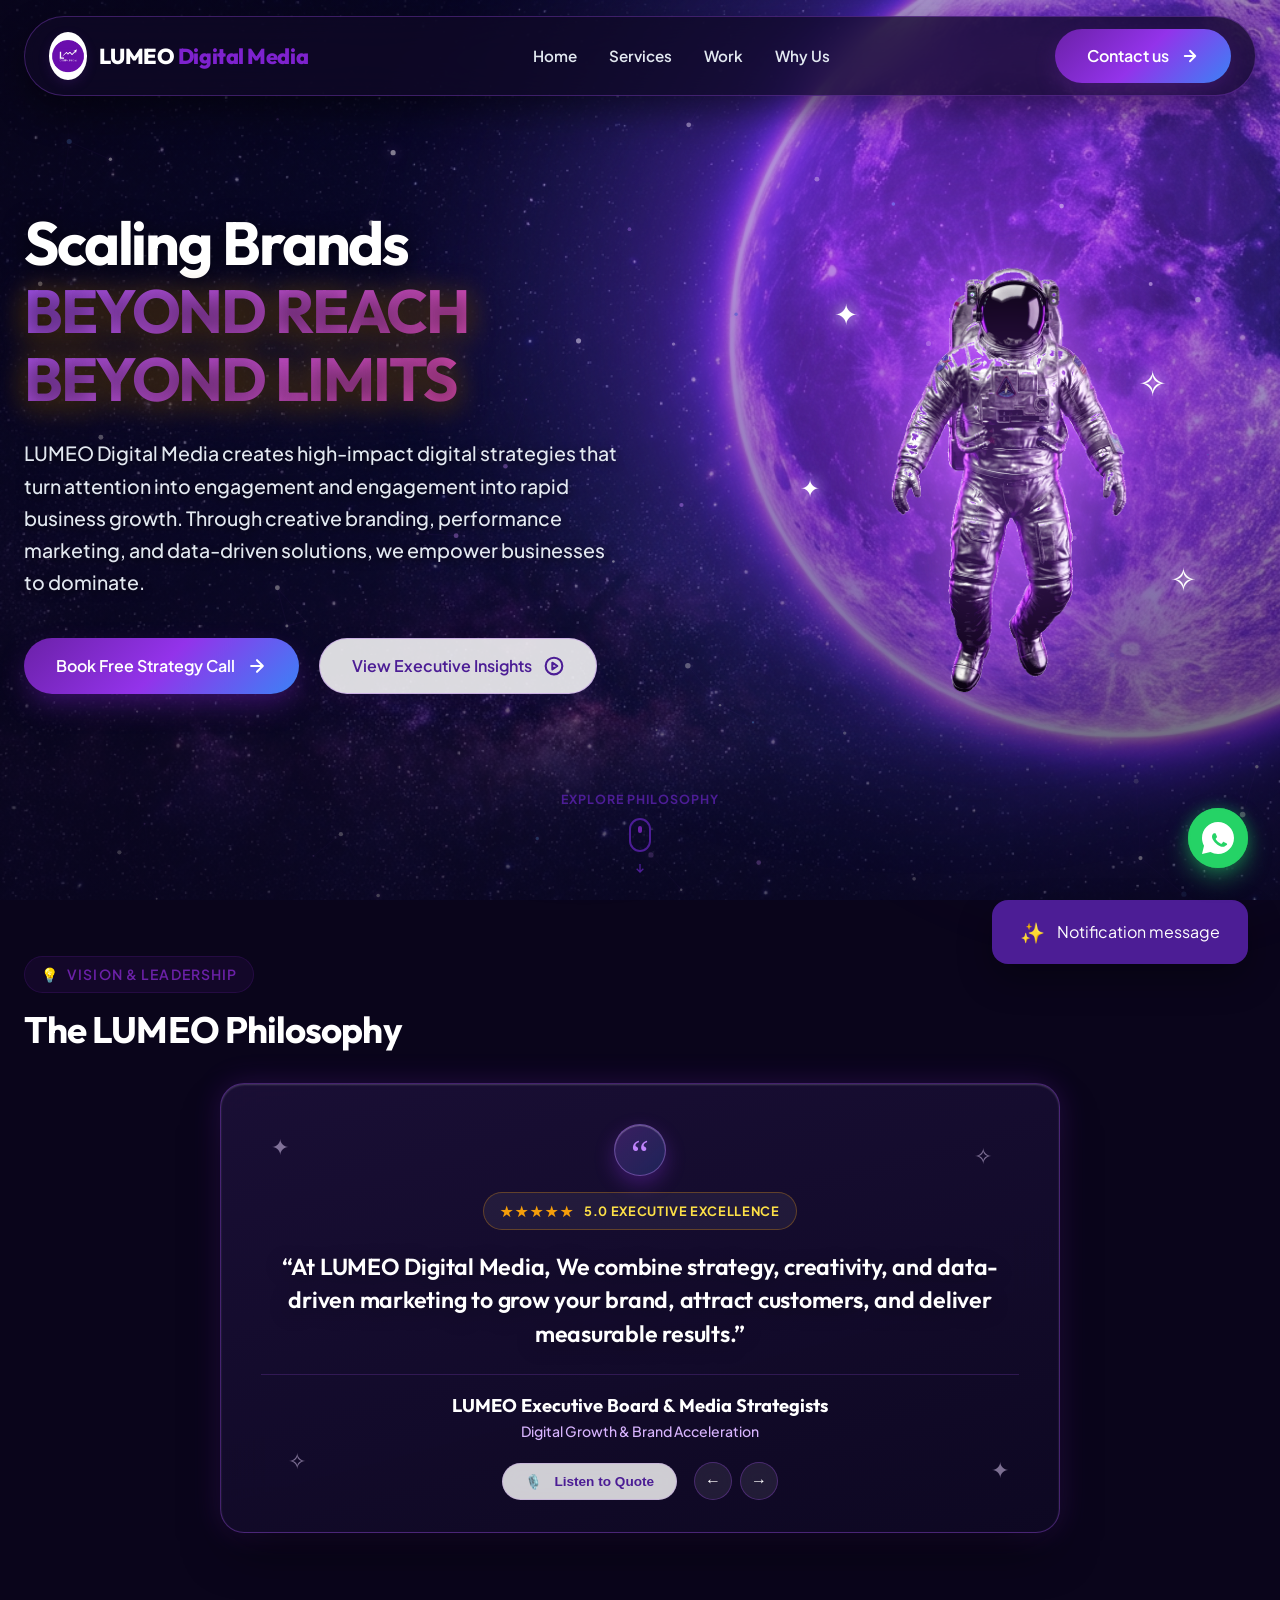
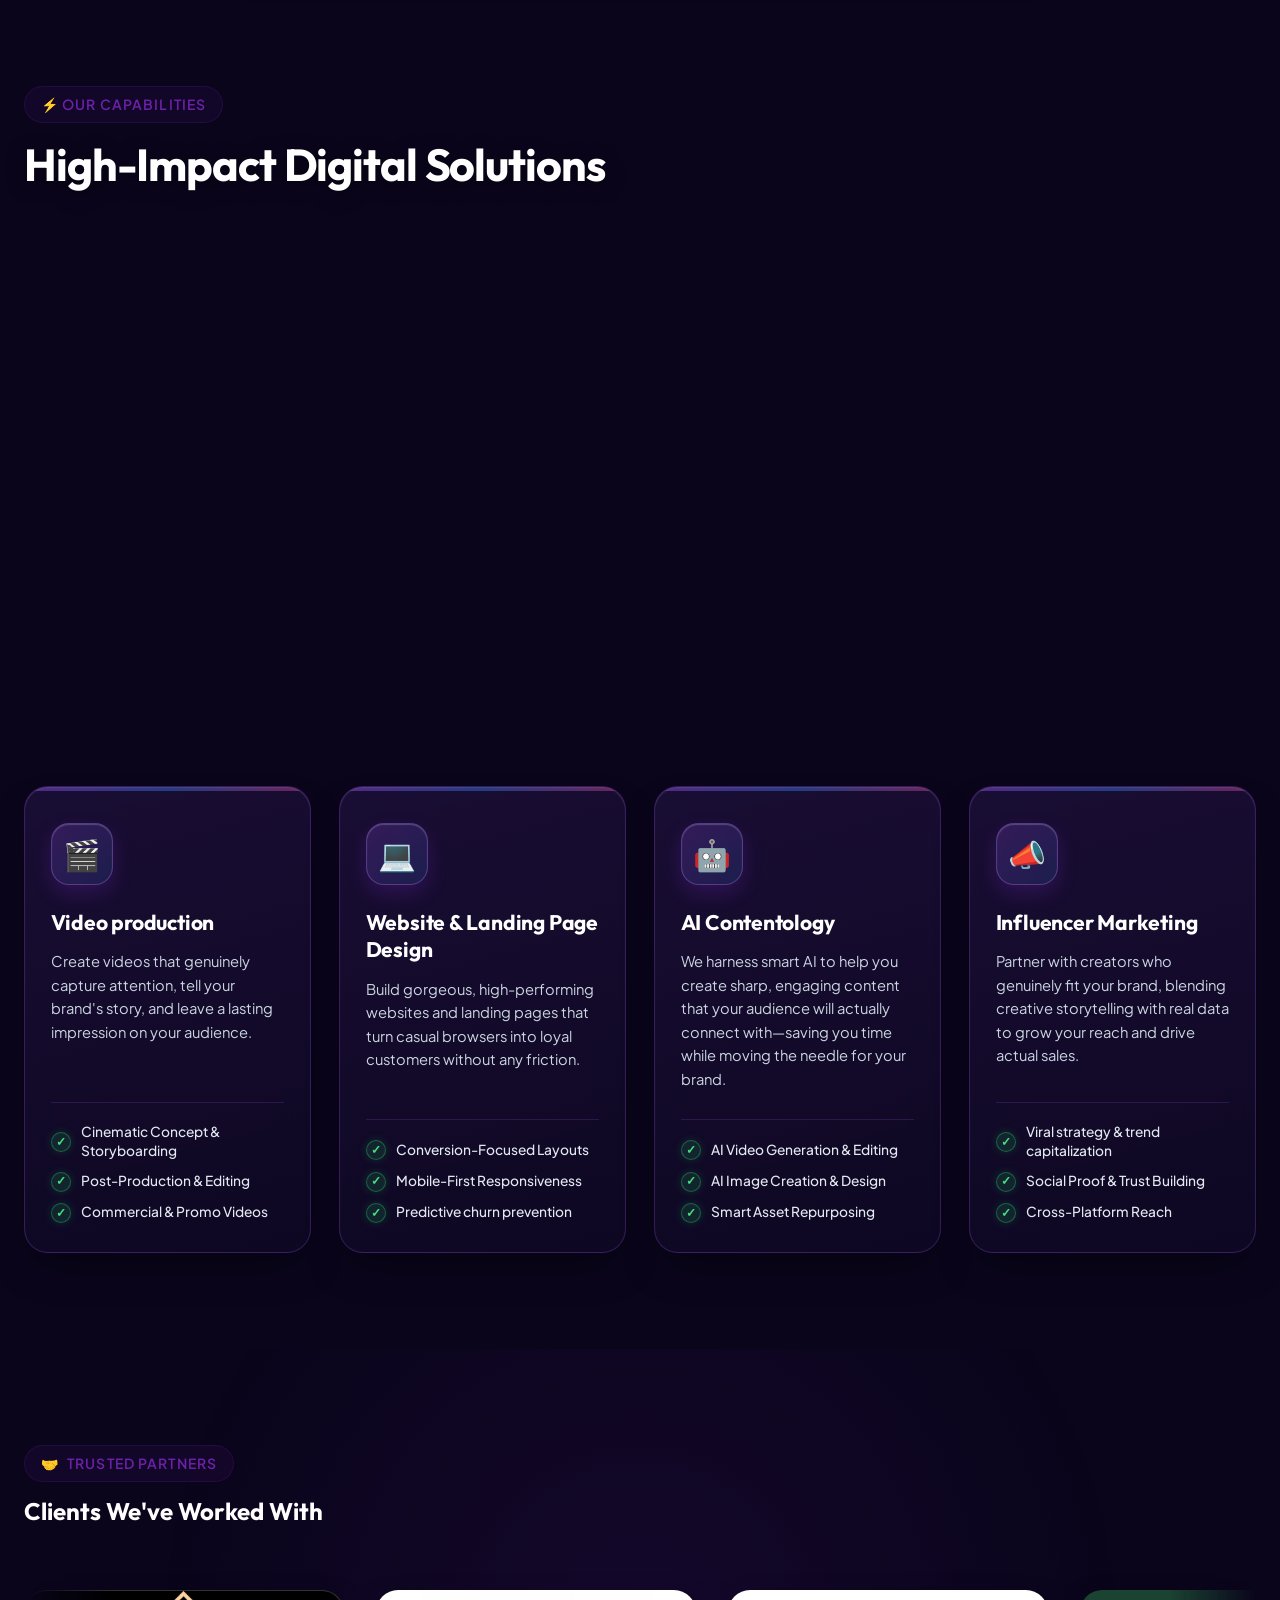
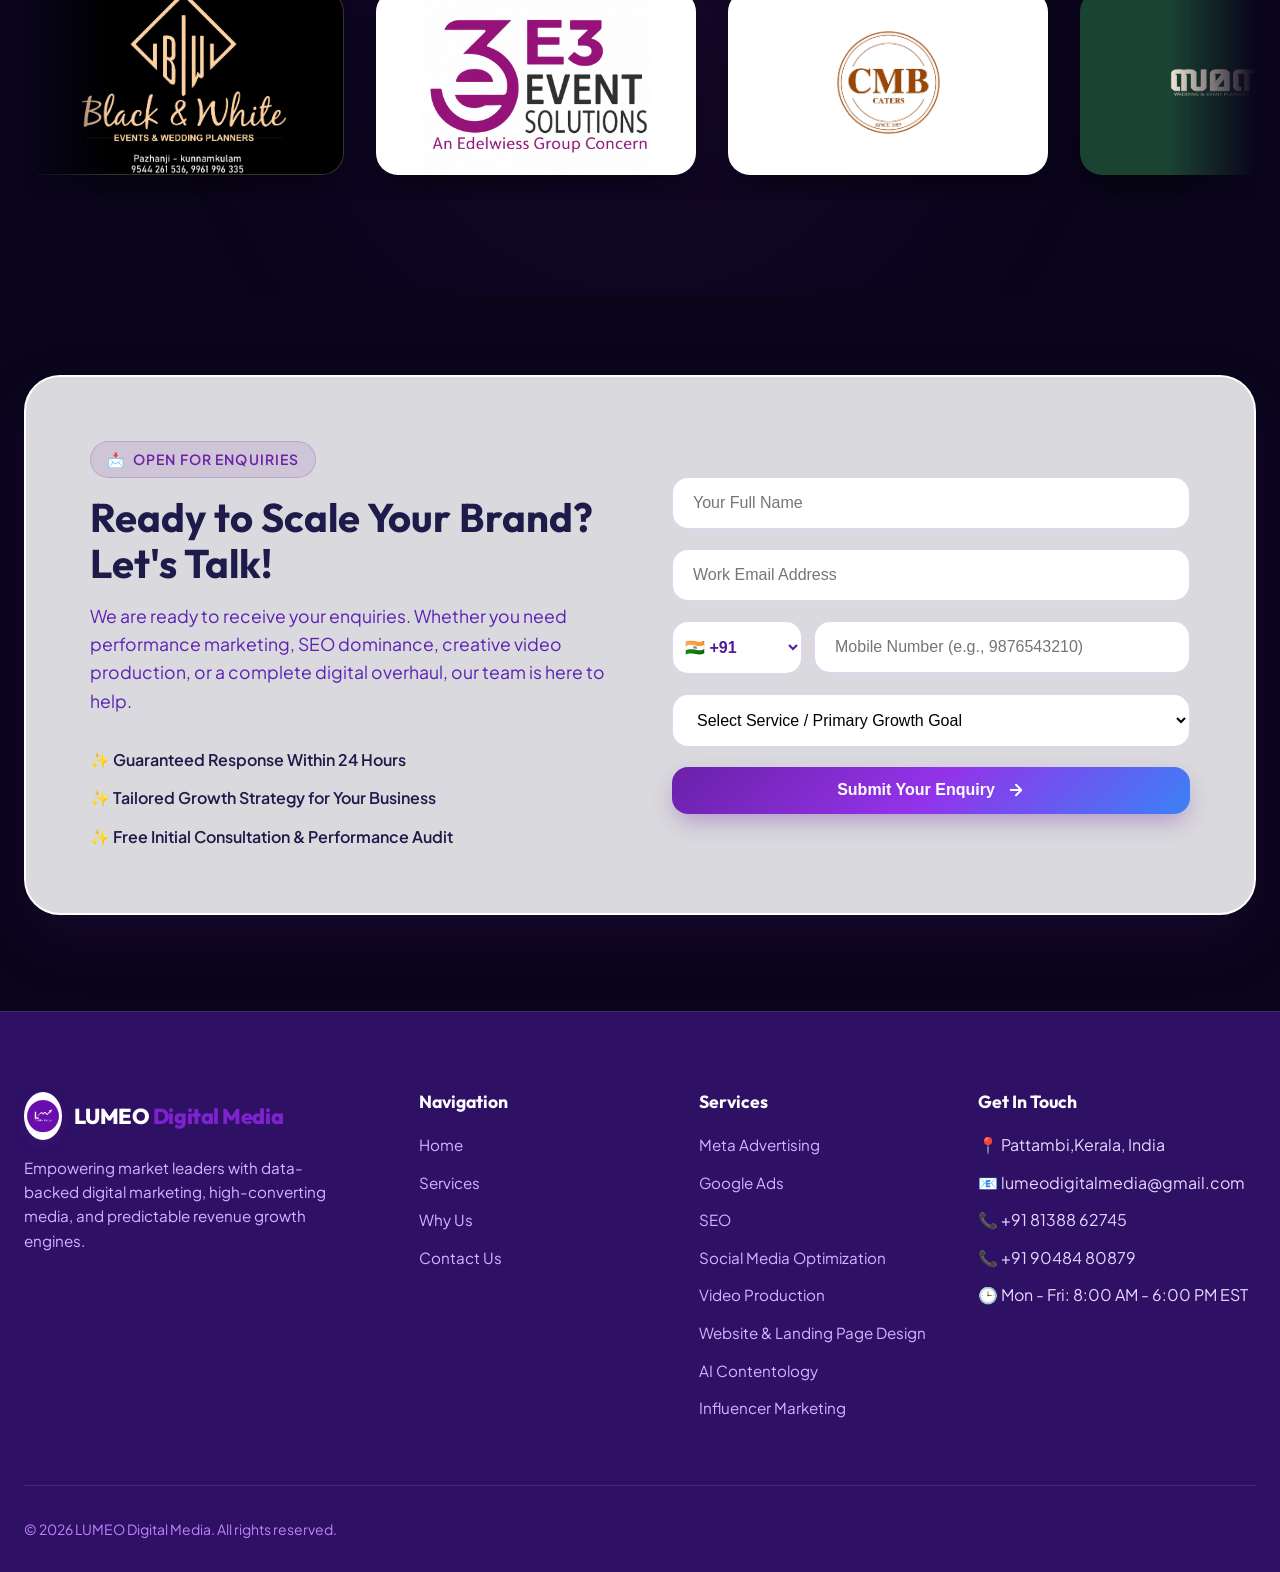
==== commit dfee128e: "make changes in services of home page" ====
--- a/index.html
+++ b/index.html
@@ -86,10 +86,10 @@
 
         <!-- Hero Left Column Content -->
         <div class="hero-content fade-in-up">
-          <div class="hero-pill-tag">
+          <!-- <div class="hero-pill-tag">
             <span class="tag-pulse-dot"></span>
             <span>🚀 Digital Marketing Agency In Kerala</span>
-          </div>
+          </div> -->
 
           <h1 class="hero-title">Scaling Brands <br><span class="text-gradient animated-gradient-text">BEYOND REACH
               BEYOND LIMITS</span></h1>
@@ -262,8 +262,8 @@
         <div class="service-card">
           <div class="service-icon">🚀</div>
           <h3>Meta Advertising</h3>
-          <p>Data-driven Meta advertising on Facebook and Instagram that reaches the right audience, generates qualified
-            leads, and grows your business.</p>
+          <p>Run Facebook and Instagram ads that actually connect with your ideal customers, bring in qualified leads,
+            and grow your business without the guesswork.</p>
           <ul class="service-features">
             <li>Facebook & Instagram Ad Campaigns</li>
             <li>Audience Targeting & Retargeting</li>
@@ -275,8 +275,8 @@
         <div class="service-card">
           <div class="service-icon">🎯</div>
           <h3>Google Ads</h3>
-          <p>High-performance Google Ads campaigns that increase visibility, attract qualified leads, drive website
-            traffic, and accelerate business growth.</p>
+          <p>Smart Google Ads campaigns that put your brand in front of active buyers, bring qualified leads to your
+            door, and grow your business without wasting budget.</p>
           <ul class="service-features">
             <li>Precision Targeting</li>
             <li>Search, Display & Shopping Ads</li>
@@ -288,7 +288,8 @@
         <div class="service-card">
           <div class="service-icon">📈</div>
           <h3>SEO</h3>
-          <p>Results-driven SEO that increases online visibility, drives organic traffic, and strengthens your brand.
+          <p>Practical SEO strategies that help people actually find your business online, bring in steady organic
+            traffic, and build real trust in your brand.
           </p>
           <ul class="service-features">
             <li>Keyword & Intent Research</li>
@@ -300,9 +301,9 @@
         <!-- Service 4 -->
         <div class="service-card">
           <div class="service-icon">📱</div>
-          <h3>Social Media Optimization</h3>
-          <p>Strategic social media optimization that builds active communities, boosts brand engagement, and drives
-            sustainable digital growth.</p>
+          <h3>Social Media Management</h3>
+          <p>Let us handle your social media so you can focus on running your business—while we build an active
+            community and keep your feeds buzzing with engaging content.</p>
           <ul class="service-features">
             <li>Engagement Strategy</li>
             <li>Viral Trend & Audio Leveraging</li>
@@ -314,7 +315,8 @@
         <div class="service-card">
           <div class="service-icon">🎬</div>
           <h3>Video production</h3>
-          <p>Creative video production that engages audiences, strengthens your brand, and delivers lasting impact.</p>
+          <p>Create videos that genuinely capture attention, tell your brand's story, and leave a lasting impression on
+            your audience.</p>
           <ul class="service-features">
             <li>Cinematic Concept & Storyboarding</li>
             <li>Post-Production & Editing</li>
@@ -326,7 +328,8 @@
         <div class="service-card">
           <div class="service-icon">💻</div>
           <h3>Website & Landing Page Design</h3>
-          <p>Stunning, high-performance websites and landing pages that convert visitors into customers with ease.</p>
+          <p>Build gorgeous, high-performing websites and landing pages that turn casual browsers into loyal customers
+            without any friction.</p>
           <ul class="service-features">
             <li>Conversion-Focused Layouts</li>
             <li>Mobile-First Responsiveness</li>
@@ -338,11 +341,12 @@
         <div class="service-card">
           <div class="service-icon">🤖</div>
           <h3>AI Contentology </h3>
-          <p>AI-enhanced content creation that delivers engaging, relevant, and impactful results.</p>
-          <ul class="service-features">
-            <li>Generative Copywriting & Ideation</li>
-            <li>Predictive Performance Optimization</li>
-            <li>Smart Repurposing & Summarization</li>
+          <p>We harness smart AI to help you create sharp, engaging content that your audience will actually connect
+            with—saving you time while moving the needle for your brand.</p>
+          <ul class="service-features">
+            <li>AI Video Generation & Editing</li>
+            <li>AI Image Creation & Design</li>
+            <li>Smart Asset Repurposing</li>
           </ul>
         </div>
 
@@ -350,8 +354,8 @@
         <div class="service-card">
           <div class="service-icon">📣</div>
           <h3>Influencer Marketing</h3>
-          <p>Strategic influencer collaborations that combine creativity and analytics to amplify reach and drive
-            measurable business impact.</p>
+          <p>Partner with creators who genuinely fit your brand, blending creative storytelling with real data to grow
+            your reach and drive actual sales.</p>
           <ul class="service-features">
             <li>Viral strategy & trend capitalization</li>
             <li>Social Proof & Trust Building</li>
--- a/css/styles.css
+++ b/css/styles.css
@@ -5029,42 +5029,140 @@
 }
 
 /* ==========================================================================
-   DYNAMIC ANIMATIONS, HOVER EFFECTS & PARALLAX STYLING SYSTEM
+   LUMEO CREATIVE FRONTEND MOTION & MICRO-INTERACTION SYSTEM
    ========================================================================== */
 
-/* Scroll Reveal Base Class */
+/* 1. Ambient Dynamic Cursor Glow Accent (Desktop Spotlight Trailing Accent) */
+.ambient-cursor-glow {
+  position: fixed;
+  top: 0;
+  left: 0;
+  width: 480px;
+  height: 480px;
+  margin-top: -240px;
+  margin-left: -240px;
+  background: radial-gradient(circle, rgba(168, 85, 247, 0.16) 0%, rgba(59, 130, 246, 0.08) 50%, transparent 70%);
+  border-radius: 50%;
+  pointer-events: none;
+  z-index: 9999;
+  mix-blend-mode: screen;
+  transition: opacity 0.4s ease, transform 0.12s ease-out, width 0.4s ease, height 0.4s ease;
+  opacity: 0;
+  will-change: transform, opacity;
+}
+
+.ambient-cursor-glow.active {
+  opacity: 1;
+}
+
+.ambient-cursor-glow.hovered {
+  width: 650px;
+  height: 650px;
+  margin-top: -325px;
+  margin-left: -325px;
+  background: radial-gradient(circle, rgba(192, 132, 252, 0.24) 0%, rgba(96, 165, 250, 0.12) 55%, transparent 75%);
+}
+
+/* Hide custom cursor follower on touch devices */
+@media (hover: none) and (pointer: coarse) {
+  .ambient-cursor-glow {
+    display: none !important;
+  }
+}
+
+/* 2. Continuous Ambient Gradient Flow Animation */
+@keyframes ambientGradientShift {
+  0% {
+    background-position: 0% 50%;
+  }
+  50% {
+    background-position: 100% 50%;
+  }
+  100% {
+    background-position: 0% 50%;
+  }
+}
+
+.text-gradient {
+  background: linear-gradient(135deg, #A855F7 0%, #EC4899 30%, #3B82F6 65%, #8B5CF6 100%);
+  background-size: 300% 300%;
+  -webkit-background-clip: text;
+  -webkit-text-fill-color: transparent;
+  animation: ambientGradientShift 8s ease infinite;
+}
+
+/* 3. Multi-Layer Scroll Parallax & Ambient Blobs Pulse */
+@keyframes blobPulse {
+  0% {
+    transform: scale(1) translate(0, 0);
+  }
+  50% {
+    transform: scale(1.08) translate(-25px, 20px);
+  }
+  100% {
+    transform: scale(1) translate(0, 0);
+  }
+}
+
+.bg-ambient-blob {
+  animation: blobPulse 18s ease-in-out infinite alternate !important;
+  will-change: transform;
+}
+
+/* 4. Scroll-Triggered Entrance Animations (IntersectionObserver Reveal System) */
 .reveal-element {
   opacity: 0;
-  transform: translateY(35px) scale(0.97);
-  transition: opacity 0.75s cubic-bezier(0.16, 1, 0.3, 1), transform 0.75s cubic-bezier(0.16, 1, 0.3, 1);
+  transform: translate3d(0, 42px, 0) scale(0.96);
+  transition: opacity 0.8s cubic-bezier(0.16, 1, 0.3, 1), transform 0.8s cubic-bezier(0.16, 1, 0.3, 1);
   will-change: opacity, transform;
 }
 
 .reveal-element.revealed {
   opacity: 1;
-  transform: translateY(0) scale(1);
-}
-
-/* Floating Bob Animation for Decorative Icons & Badges */
+  transform: translate3d(0, 0, 0) scale(1);
+}
+
+.reveal-scale {
+  opacity: 0;
+  transform: scale(0.9) translate3d(0, 30px, 0);
+  transition: opacity 0.8s cubic-bezier(0.16, 1, 0.3, 1), transform 0.8s cubic-bezier(0.16, 1, 0.3, 1);
+}
+
+.reveal-scale.revealed {
+  opacity: 1;
+  transform: scale(1) translate3d(0, 0, 0);
+}
+
+/* Staggered Child Delays */
+.reveal-delay-1 { transition-delay: 0.1s; }
+.reveal-delay-2 { transition-delay: 0.18s; }
+.reveal-delay-3 { transition-delay: 0.26s; }
+.reveal-delay-4 { transition-delay: 0.34s; }
+.reveal-delay-5 { transition-delay: 0.42s; }
+
+/* 5. Floating Bob Motion for Accents, Icons & Badges */
 @keyframes floatBob {
   0% {
-    transform: translateY(0px) rotate(0deg);
+    transform: translate3d(0, 0, 0) rotate(0deg);
   }
   50% {
-    transform: translateY(-8px) rotate(2deg);
+    transform: translate3d(0, -9px, 0) rotate(2deg);
   }
   100% {
-    transform: translateY(0px) rotate(0deg);
+    transform: translate3d(0, 0, 0) rotate(0deg);
   }
 }
 
 .service-icon,
 .section-tag span,
-.quote-icon-badge {
-  animation: floatBob 4s ease-in-out infinite;
-}
-
-/* Card Hover Glow Sheen */
+.quote-icon-badge,
+.diamond-sparkle,
+.quote-sparkle {
+  animation: floatBob 4.5s ease-in-out infinite;
+  will-change: transform;
+}
+
+/* 6. Interactive Spotlight & 3D Tilt Effects for Glass Cards */
 .service-card,
 .service-detail-card,
 .work-card,
@@ -5072,57 +5170,147 @@
 .cta-card,
 .process-card,
 .why-card,
-.value-card {
-  transition: transform 0.4s cubic-bezier(0.16, 1, 0.3, 1), box-shadow 0.4s cubic-bezier(0.16, 1, 0.3, 1), border-color 0.4s ease;
+.value-card,
+.feature-card {
+  position: relative;
+  overflow: hidden;
+  transition: transform 0.45s cubic-bezier(0.16, 1, 0.3, 1), box-shadow 0.45s cubic-bezier(0.16, 1, 0.3, 1), border-color 0.4s ease;
   will-change: transform, box-shadow;
+}
+
+/* Mouse-tracking Radial Spotlight Layer inside Cards */
+.service-card::before,
+.service-detail-card::before,
+.work-card::before,
+.quote-card::before,
+.cta-card::before,
+.process-card::before,
+.why-card::before,
+.value-card::before,
+.feature-card::before {
+  content: '';
+  position: absolute;
+  top: 0;
+  left: 0;
+  width: 100%;
+  height: 100%;
+  background: radial-gradient(450px circle at var(--mouse-x, 50%) var(--mouse-y, 50%), rgba(192, 132, 252, 0.16), transparent 70%);
+  opacity: 0;
+  transition: opacity 0.4s ease;
+  pointer-events: none;
+  z-index: 1;
+}
+
+.service-card:hover::before,
+.service-detail-card:hover::before,
+.work-card:hover::before,
+.quote-card:hover::before,
+.cta-card:hover::before,
+.process-card:hover::before,
+.why-card:hover::before,
+.value-card:hover::before,
+.feature-card:hover::before {
+  opacity: 1;
 }
 
 .service-card:hover,
 .service-detail-card:hover,
 .work-card:hover,
 .why-card:hover,
-.value-card:hover {
+.value-card:hover,
+.process-card:hover,
+.quote-card:hover,
+.feature-card:hover {
   border-color: rgba(192, 132, 252, 0.6) !important;
-  box-shadow: 0 20px 45px -10px rgba(147, 51, 234, 0.35), 0 0 30px rgba(168, 85, 247, 0.25) !important;
-}
-
-/* Shimmer Sweep on Buttons & CTA Cards */
+  box-shadow: 0 22px 50px -12px rgba(147, 51, 234, 0.38), 0 0 35px rgba(168, 85, 247, 0.28) !important;
+}
+
+/* 7. Magnetic Button Micro-Interactions & Metallic Light Sweep */
 .btn-primary,
 .btn-secondary,
-.btn-glow {
+.btn-glow,
+.filter-btn,
+.work-filter-btn,
+.btn-preview-lightbox,
+.book-service-btn,
+.quote-nav-btn {
   position: relative;
   overflow: hidden;
+  will-change: transform;
+  transition: transform 0.25s cubic-bezier(0.16, 1, 0.3, 1), box-shadow 0.35s ease, border-color 0.35s ease, background 0.35s ease;
 }
 
 .btn-primary::after,
-.btn-glow::after {
+.btn-glow::after,
+.btn-secondary::after,
+.filter-btn::after,
+.work-filter-btn::after {
   content: '';
   position: absolute;
   top: -50%;
   left: -150%;
   width: 200%;
   height: 200%;
-  background: linear-gradient(60deg, transparent 30%, rgba(255, 255, 255, 0.35) 50%, transparent 70%);
+  background: linear-gradient(60deg, transparent 30%, rgba(255, 255, 255, 0.38) 50%, transparent 70%);
   transform: rotate(30deg);
-  transition: all 0.75s ease;
+  transition: all 0.75s cubic-bezier(0.16, 1, 0.3, 1);
+  pointer-events: none;
 }
 
 .btn-primary:hover::after,
-.btn-glow:hover::after {
+.btn-glow:hover::after,
+.btn-secondary:hover::after,
+.filter-btn:hover::after,
+.work-filter-btn:hover::after {
   left: 100%;
 }
 
 .btn-primary svg,
-.btn-secondary svg {
-  transition: transform 0.3s ease;
+.btn-secondary svg,
+.btn span {
+  transition: transform 0.3s cubic-bezier(0.16, 1, 0.3, 1);
 }
 
 .btn-primary:hover svg,
 .btn-secondary:hover svg {
-  transform: translateX(5px) scale(1.1);
-}
-
-/* Navbar Link Animated Underline */
+  transform: translateX(6px) scale(1.1);
+}
+
+/* 8. Interactive Media Zoom & Hover Sheen */
+.work-media-container,
+.video-media-wrapper,
+.work-img-wrapper {
+  overflow: hidden;
+  position: relative;
+}
+
+.work-media-container img,
+.video-media-wrapper video,
+.work-img-wrapper img,
+.brand-logo img,
+.quote-author-avatar img {
+  transition: transform 0.6s cubic-bezier(0.16, 1, 0.3, 1), filter 0.6s ease;
+  will-change: transform;
+}
+
+.work-card:hover .work-media-container img,
+.work-card:hover .video-media-wrapper video,
+.work-card:hover .work-img-wrapper img,
+.service-detail-card:hover img {
+  transform: scale(1.06);
+}
+
+/* 9. Navbar Scroll Elevation State */
+.navbar {
+  transition: transform 0.35s ease, background 0.35s ease, padding 0.35s ease;
+}
+
+.navbar.navbar-scrolled .nav-container {
+  background: rgba(10, 5, 26, 0.92) !important;
+  border-color: rgba(192, 132, 252, 0.5) !important;
+  box-shadow: 0 20px 45px rgba(0, 0, 0, 0.65), 0 0 30px rgba(168, 85, 247, 0.3) !important;
+}
+
 .nav-link {
   position: relative;
   transition: color 0.3s ease;
@@ -5145,19 +5333,34 @@
   width: 100%;
 }
 
-/* Smooth Background Blobs Pulse */
-@keyframes blobPulse {
-  0% {
-    transform: scale(1) translate(0, 0);
-  }
-  50% {
-    transform: scale(1.08) translate(-20px, 15px);
-  }
-  100% {
-    transform: scale(1) translate(0, 0);
-  }
-}
-
-.bg-ambient-blob {
-  animation: blobPulse 18s ease-in-out infinite alternate !important;
+/* 10. Accessibility & Reduced Motion Preferences */
+@media (prefers-reduced-motion: reduce) {
+  *,
+  *::before,
+  *::after {
+    animation-duration: 0.01ms !important;
+    animation-iteration-count: 1 !important;
+    transition-duration: 0.01ms !important;
+    scroll-behavior: auto !important;
+  }
+
+  .ambient-cursor-glow {
+    display: none !important;
+  }
+
+  .reveal-element,
+  .reveal-scale {
+    opacity: 1 !important;
+    transform: none !important;
+  }
+
+  .bg-ambient-blob,
+  .hero-bg-glow,
+  .service-icon,
+  .section-tag span,
+  .quote-icon-badge,
+  .text-gradient {
+    animation: none !important;
+    transform: none !important;
+  }
 }
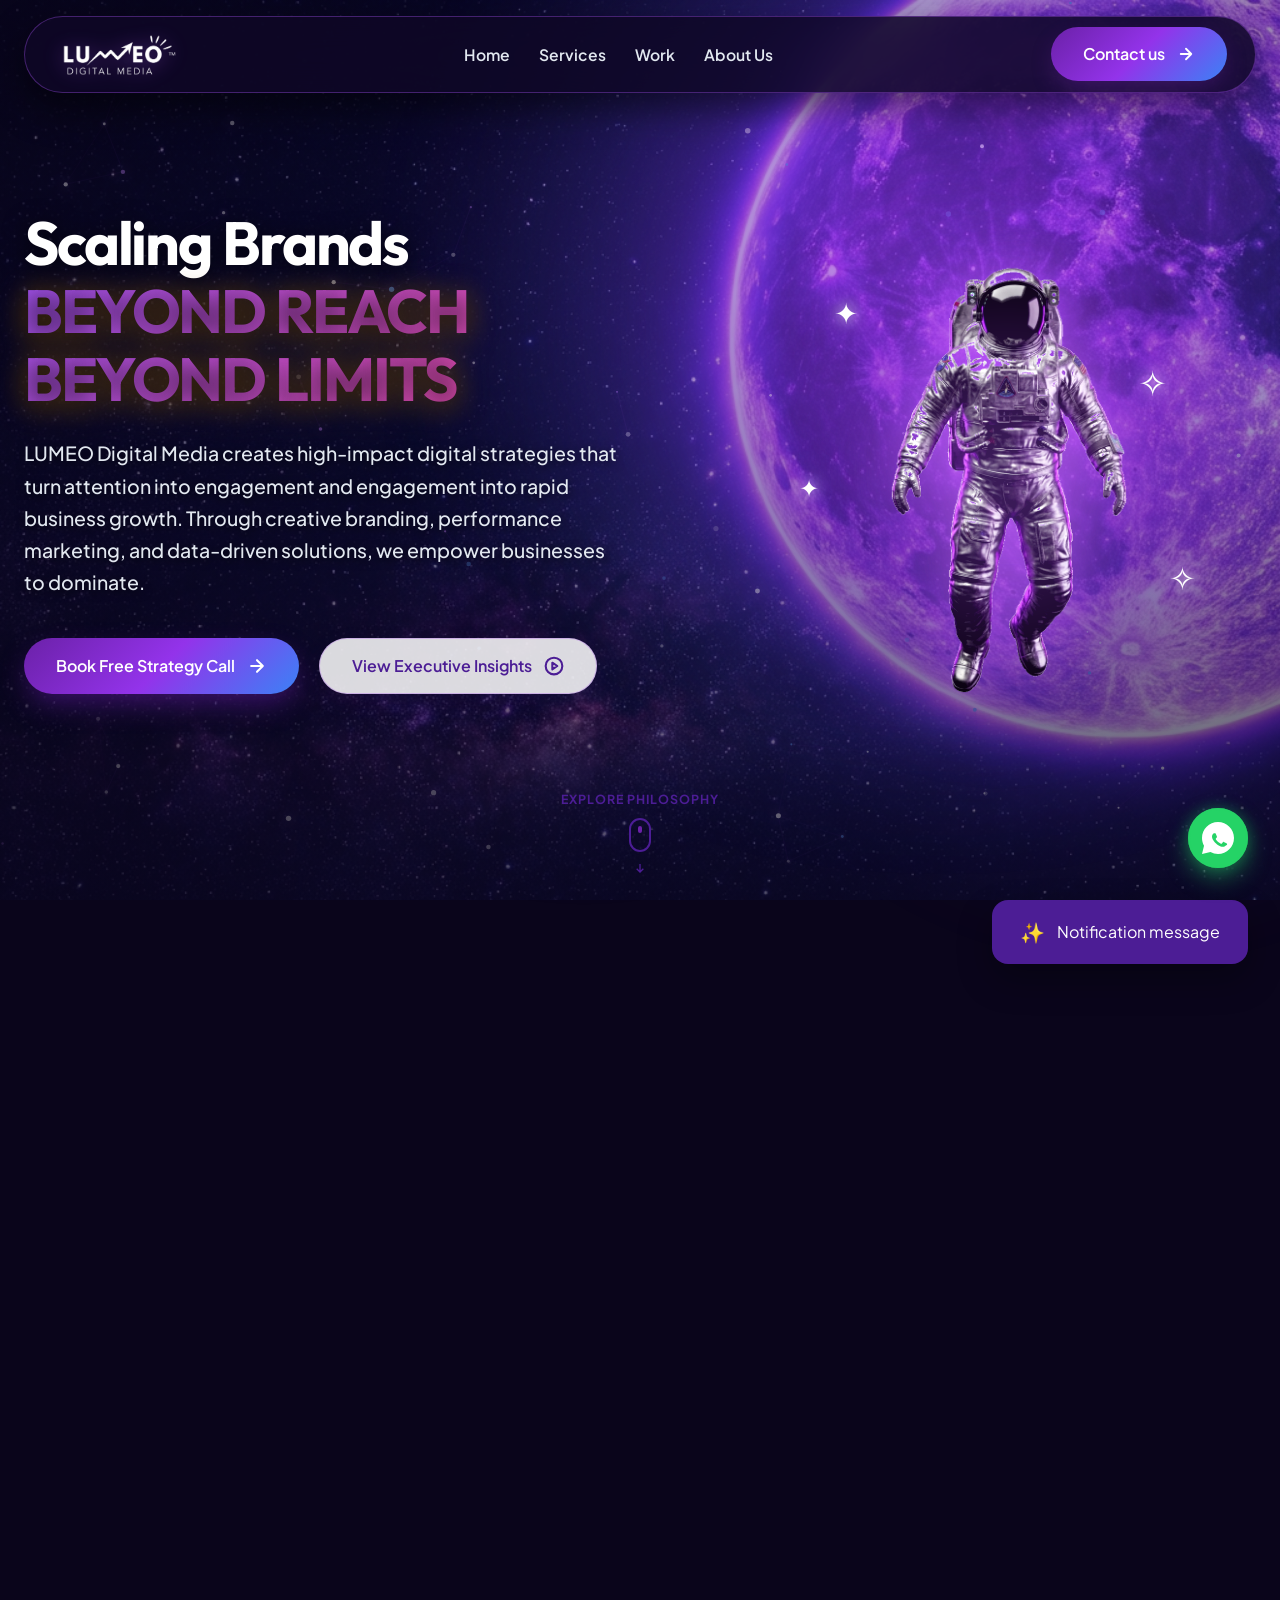
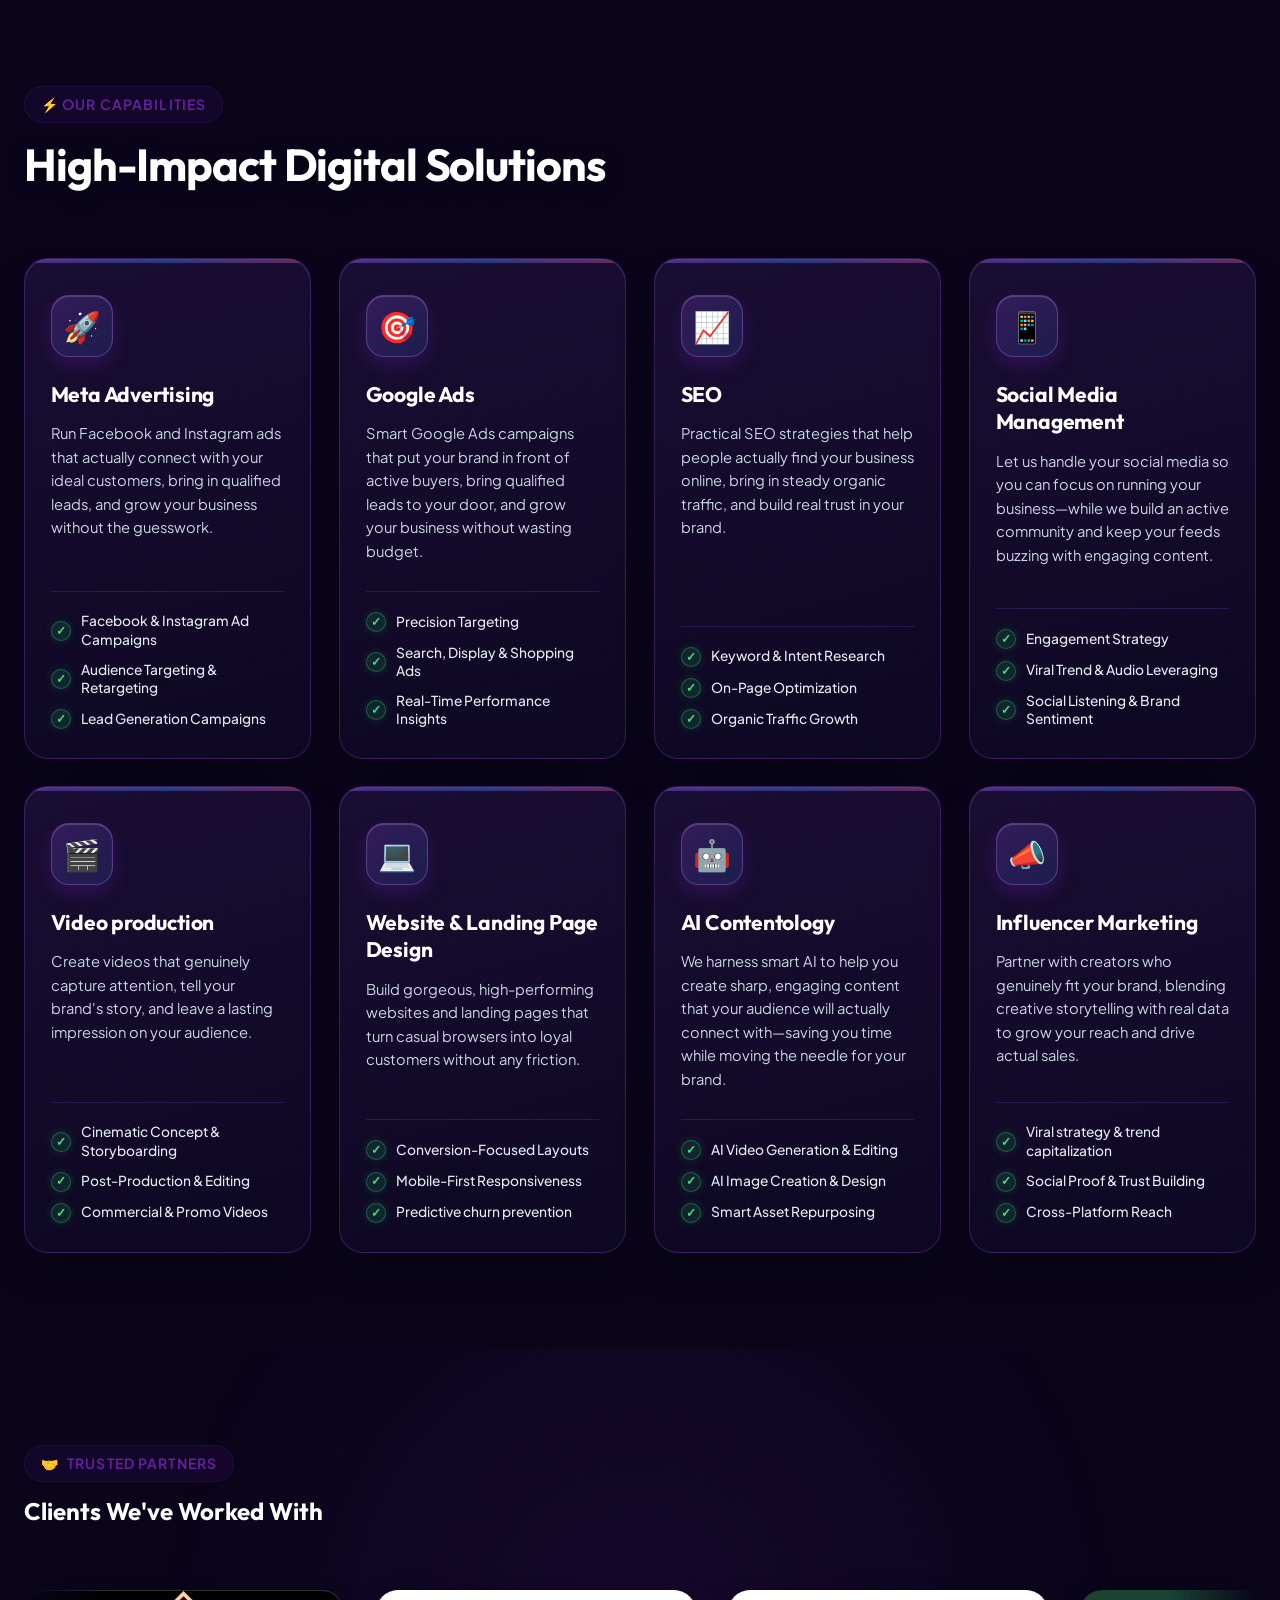
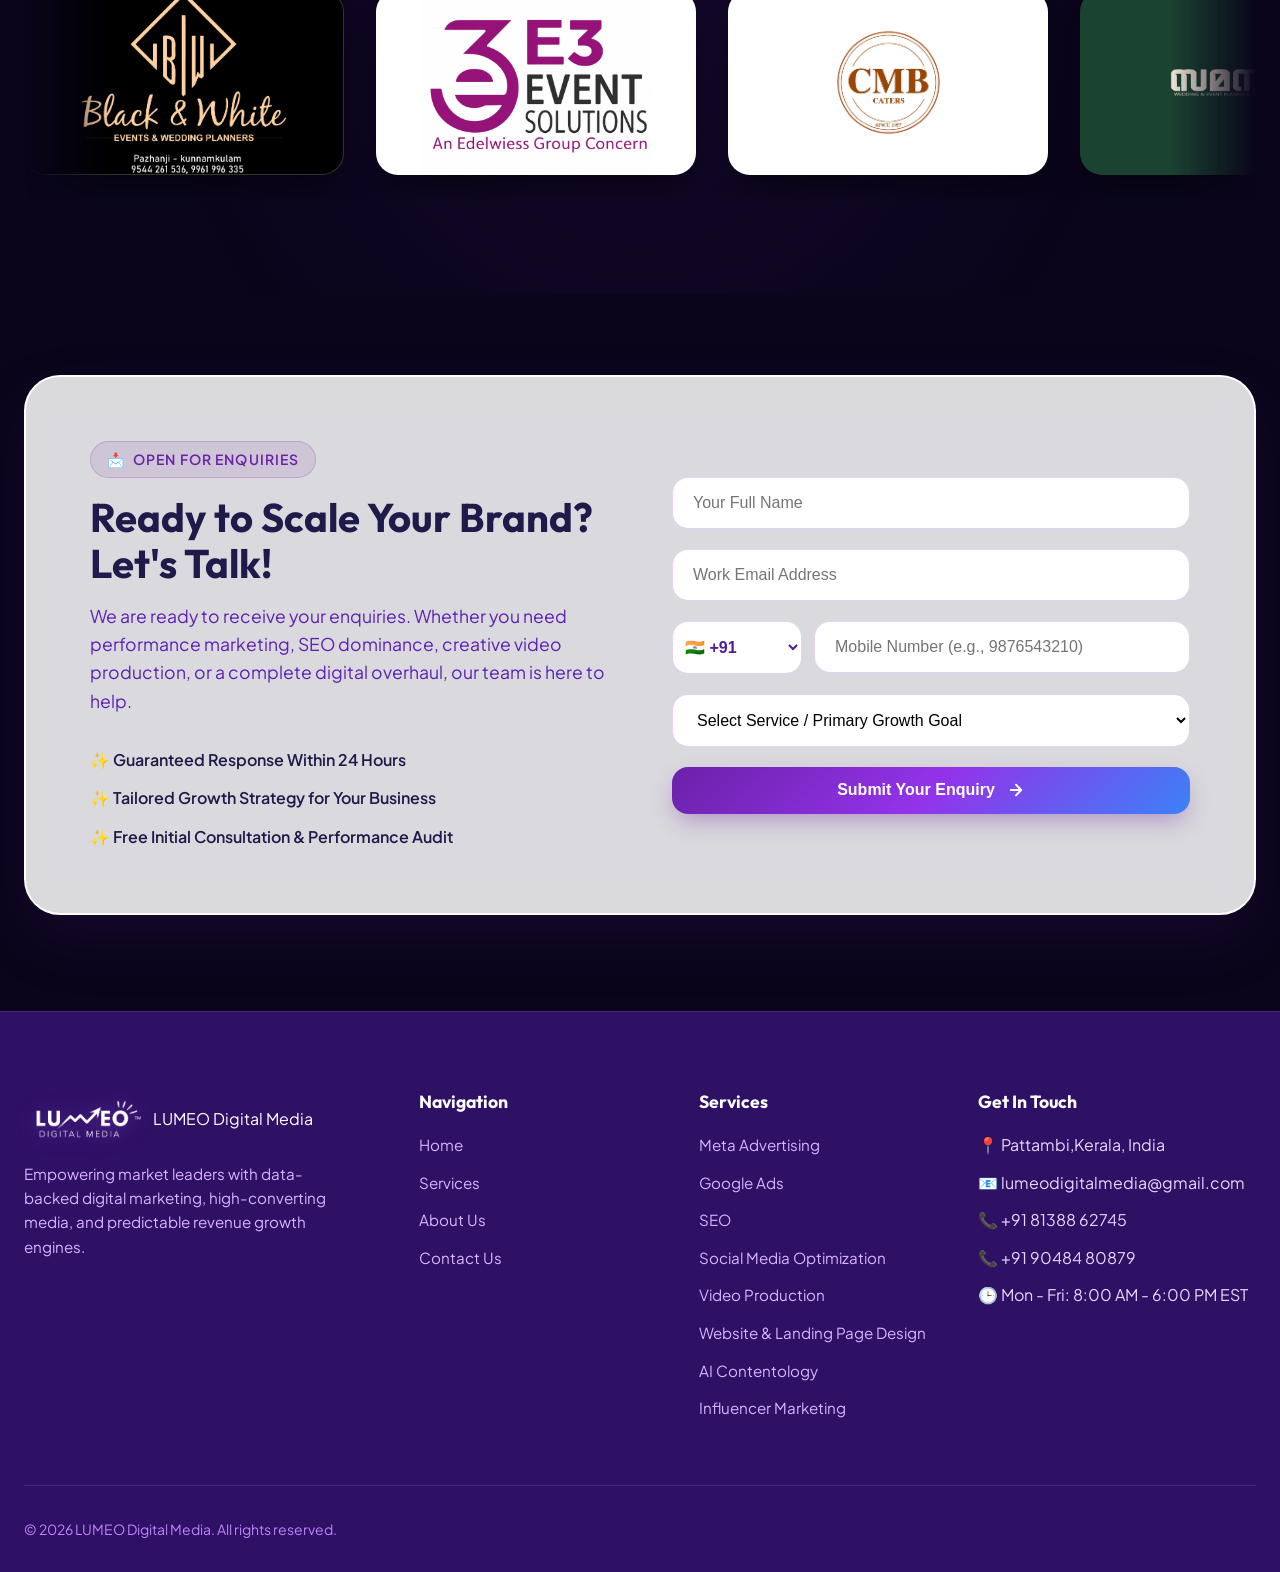
==== commit 2c28e1d3: "new logo addded in the header and added some more data in about-us page" ====
--- a/index.html
+++ b/index.html
@@ -41,15 +41,14 @@
     <div class="container">
       <div class="nav-container">
         <a href="#" class="brand-logo" id="mainBrandLogo">
-          <img src="assets/logo.png" alt="LUMEO Digital Media Logo" id="navLogoImg">
-          <div class="brand-title">LUMEO <span>Digital Media</span></div>
+          <img src="new logo/Lumeo_Digital_Logo_Header_transparent.png" alt="LUMEO Digital Media Logo" id="navLogoImg">
         </a>
 
         <ul class="nav-links" id="navLinks">
           <li><a href="#hero" class="nav-link">Home</a></li>
           <li><a href="services.html" class="nav-link">Services</a></li>
           <li><a href="work.html" class="nav-link">Work</a></li>
-          <li><a href="why-us.html" class="nav-link">Why Us</a></li>
+          <li><a href="about-us.html" class="nav-link">About Us</a></li>
         </ul>
 
         <a href="#audit" class="btn btn-primary" id="headerCtaBtn">
@@ -545,7 +544,7 @@
           <ul class="footer-links">
             <li><a href="#hero">Home</a></li>
             <li><a href="services.html">Services</a></li>
-            <li><a href="why-us.html">Why Us</a></li>
+            <li><a href="about-us.html">About Us</a></li>
             <li><a href="#audit">Contact Us</a></li>
           </ul>
         </div>
--- a/css/styles.css
+++ b/css/styles.css
@@ -214,13 +214,13 @@
 }
 
 .nav-container {
-  background: rgba(15, 8, 38, 0.75);
-  backdrop-filter: blur(20px);
-  -webkit-backdrop-filter: blur(20px);
-  border: 1px solid rgba(168, 85, 247, 0.3);
-  box-shadow: 0 15px 35px rgba(0, 0, 0, 0.45);
+  background: rgba(15, 8, 38, 0.85);
+  backdrop-filter: blur(24px);
+  -webkit-backdrop-filter: blur(24px);
+  border: 1px solid rgba(168, 85, 247, 0.35);
+  box-shadow: 0 15px 35px rgba(0, 0, 0, 0.5);
   border-radius: var(--radius-pill);
-  padding: 0.75rem 1.5rem;
+  padding: 0.65rem 1.75rem;
   display: flex;
   align-items: center;
   justify-content: space-between;
@@ -229,39 +229,30 @@
 .brand-logo {
   display: flex;
   align-items: center;
-  gap: 0.75rem;
   text-decoration: none;
 }
 
 .brand-logo img {
-  height: 48px;
+  height: 54px;
   width: auto;
-  border-radius: 50%;
   object-fit: contain;
-  box-shadow: 0 4px 12px rgba(107, 33, 168, 0.2);
+  border: none;
+  box-shadow: none;
+  border-radius: 0;
+  background: transparent;
+  filter: drop-shadow(0 2px 10px rgba(168, 85, 247, 0.45));
   transition: var(--transition);
 }
 
 .brand-logo:hover img {
-  transform: rotate(5deg) scale(1.05);
-}
-
-.brand-title {
-  font-family: var(--font-heading);
-  font-size: 1.35rem;
-  font-weight: 800;
-  letter-spacing: -0.02em;
-  color: #FFFFFF;
-}
-
-.brand-title span {
-  color: var(--primary-bright);
+  transform: translateY(-1px) scale(1.04);
+  filter: drop-shadow(0 4px 15px rgba(192, 132, 252, 0.75));
 }
 
 .nav-links {
   display: flex;
   align-items: center;
-  gap: 2rem;
+  gap: 1.8rem;
   list-style: none;
 }
 
@@ -269,7 +260,7 @@
   text-decoration: none;
   color: #E2E8F0;
   font-weight: 600;
-  font-size: 0.95rem;
+  font-size: 0.98rem;
   transition: var(--transition);
   position: relative;
 }
@@ -5075,9 +5066,11 @@
   0% {
     background-position: 0% 50%;
   }
+
   50% {
     background-position: 100% 50%;
   }
+
   100% {
     background-position: 0% 50%;
   }
@@ -5096,9 +5089,11 @@
   0% {
     transform: scale(1) translate(0, 0);
   }
+
   50% {
     transform: scale(1.08) translate(-25px, 20px);
   }
+
   100% {
     transform: scale(1) translate(0, 0);
   }
@@ -5134,20 +5129,36 @@
 }
 
 /* Staggered Child Delays */
-.reveal-delay-1 { transition-delay: 0.1s; }
-.reveal-delay-2 { transition-delay: 0.18s; }
-.reveal-delay-3 { transition-delay: 0.26s; }
-.reveal-delay-4 { transition-delay: 0.34s; }
-.reveal-delay-5 { transition-delay: 0.42s; }
+.reveal-delay-1 {
+  transition-delay: 0.1s;
+}
+
+.reveal-delay-2 {
+  transition-delay: 0.18s;
+}
+
+.reveal-delay-3 {
+  transition-delay: 0.26s;
+}
+
+.reveal-delay-4 {
+  transition-delay: 0.34s;
+}
+
+.reveal-delay-5 {
+  transition-delay: 0.42s;
+}
 
 /* 5. Floating Bob Motion for Accents, Icons & Badges */
 @keyframes floatBob {
   0% {
     transform: translate3d(0, 0, 0) rotate(0deg);
   }
+
   50% {
     transform: translate3d(0, -9px, 0) rotate(2deg);
   }
+
   100% {
     transform: translate3d(0, 0, 0) rotate(0deg);
   }
@@ -5335,6 +5346,7 @@
 
 /* 10. Accessibility & Reduced Motion Preferences */
 @media (prefers-reduced-motion: reduce) {
+
   *,
   *::before,
   *::after {
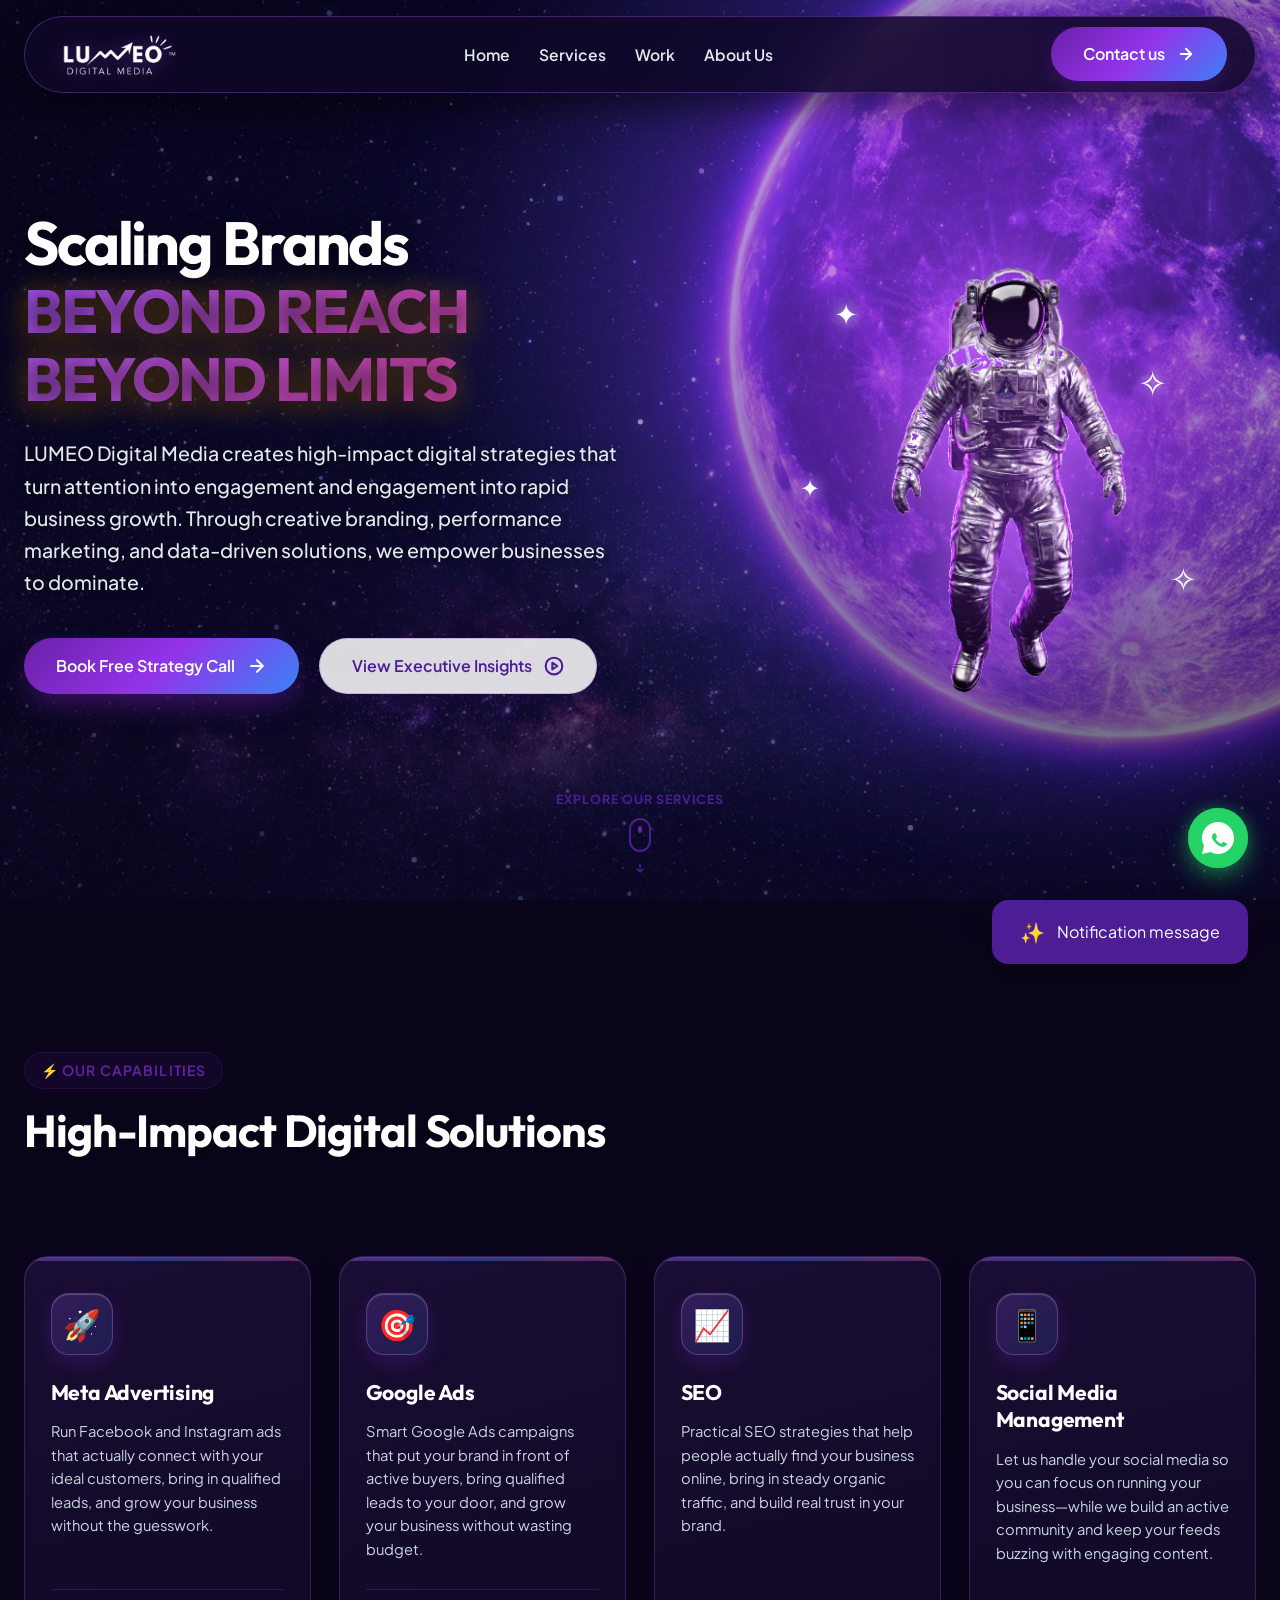
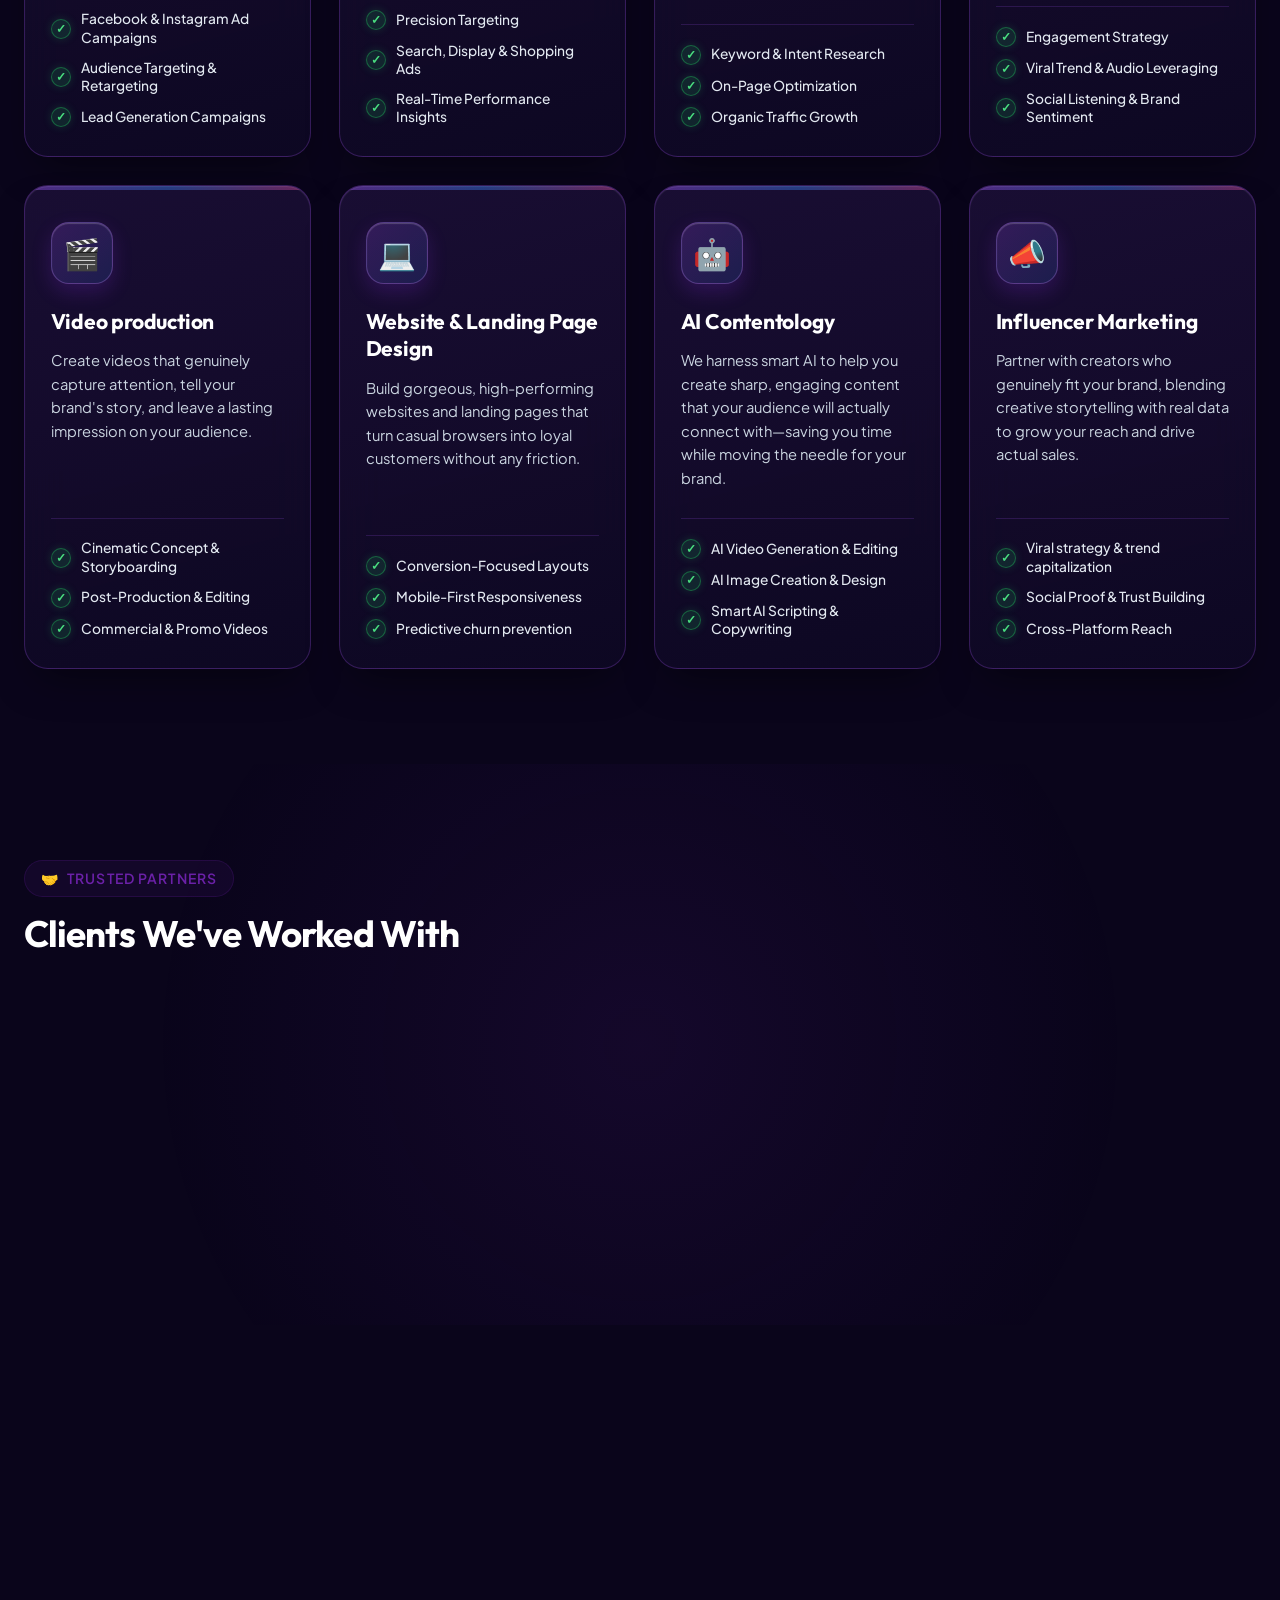
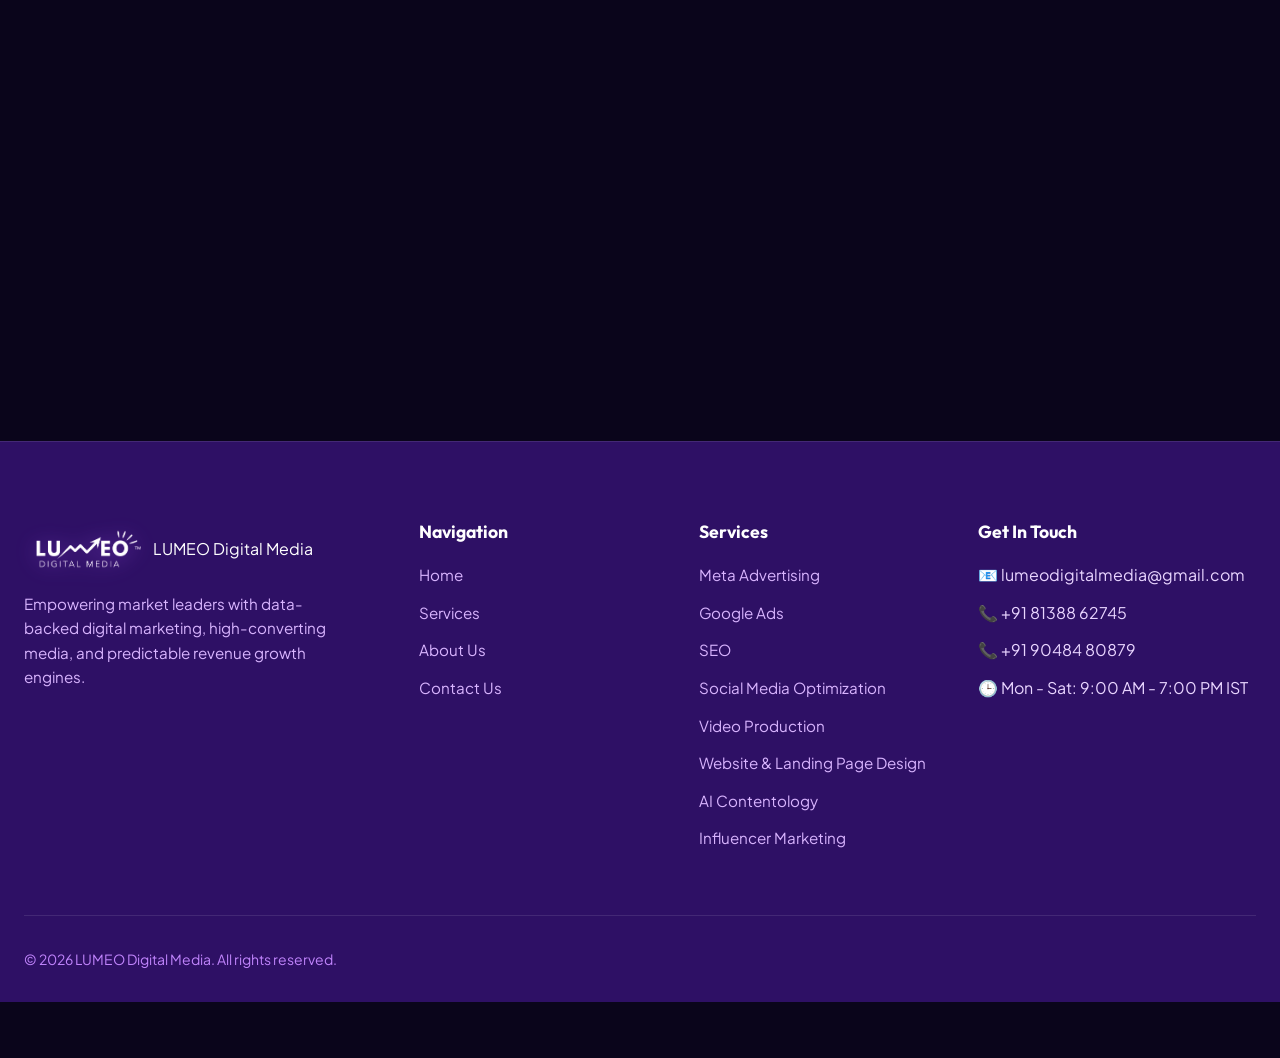
==== commit 368ba8bb: "index page: removed philosphy, location and time in footer ; services page - ai contentology feature" ====
--- a/index.html
+++ b/index.html
@@ -170,7 +170,7 @@
 
     <!-- Animated Scroll Down Indicator -->
     <a href="#quote" class="scroll-down-indicator" aria-label="Scroll to content">
-      <span class="scroll-text">Explore Philosophy</span>
+      <span class="scroll-text">Explore Our Services</span>
       <div class="mouse-icon">
         <div class="mouse-wheel"></div>
       </div>
@@ -183,29 +183,29 @@
 
   <!-- IMPRESSIVE QUOTE SPOTLIGHT SECTION (KEY REQUESTED FEATURE) -->
   <section class="quote-spotlight" id="quote">
-    <div class="container">
+    <!-- <div class="container">
 
       <div class="section-header">
         <div class="section-tag">
           <span>💡</span> Vision & Leadership
         </div>
-        <h2>The LUMEO Philosophy</h2>
-        <!-- <p>A statement of intent for ambitious leaders seeking extraordinary growth.</p> -->
-      </div>
-
-      <div class="quote-card quote-card-centered">
-        <!-- Floating Sparkle Accents -->
+        <h2>The LUMEO Philosophy</h2> -->
+    <!-- <p>A statement of intent for ambitious leaders seeking extraordinary growth.</p> -->
+    <!-- </div> -->
+
+    <!-- <div class="quote-card quote-card-centered">
+        Floating Sparkle Accents
         <div class="quote-sparkle sparkle-tl">✦</div>
         <div class="quote-sparkle sparkle-tr">✧</div>
         <div class="quote-sparkle sparkle-bl">✧</div>
         <div class="quote-sparkle sparkle-br">✦</div>
 
-        <!-- Glowing Quote Icon Badge -->
+        Glowing Quote Icon Badge
         <div class="quote-icon-badge">
           <span>“</span>
-        </div>
-
-        <div class="quote-stars-pill">
+        </div> -->
+
+    <!-- <div class="quote-stars-pill">
           <span class="stars">★★★★★</span>
           <span class="rating-label">5.0 Executive Excellence</span>
         </div>
@@ -235,373 +235,374 @@
       </div>
 
     </div>
-  </section>
-
-  <!-- Core Services Grid -->
-  <section class="services" id="services">
-    <div class="container">
-
-      <div class="section-header">
-        <div class="section-tag">
-          <centre>
-            <span>⚡</span> Our Capabilities
-          </centre>
-        </div>
-        <h2>
-          <centre>High-Impact Digital Solutions</centre>
-        </h2>
-        <!-- <p>Engineered to systematically capture, engage, and convert your ideal audience into high-value clients.</p> -->
-        <br>
-        <br>
-      </div>
-
-      <div class="services-grid">
-
-        <!-- Service 1 -->
-        <div class="service-card">
-          <div class="service-icon">🚀</div>
-          <h3>Meta Advertising</h3>
-          <p>Run Facebook and Instagram ads that actually connect with your ideal customers, bring in qualified leads,
-            and grow your business without the guesswork.</p>
-          <ul class="service-features">
-            <li>Facebook & Instagram Ad Campaigns</li>
-            <li>Audience Targeting & Retargeting</li>
-            <li>Lead Generation Campaigns</li>
-          </ul>
-        </div>
-
-        <!-- Service 2 -->
-        <div class="service-card">
-          <div class="service-icon">🎯</div>
-          <h3>Google Ads</h3>
-          <p>Smart Google Ads campaigns that put your brand in front of active buyers, bring qualified leads to your
-            door, and grow your business without wasting budget.</p>
-          <ul class="service-features">
-            <li>Precision Targeting</li>
-            <li>Search, Display & Shopping Ads</li>
-            <li>Real-Time Performance Insights</li>
-          </ul>
-        </div>
-
-        <!-- Service 3 -->
-        <div class="service-card">
-          <div class="service-icon">📈</div>
-          <h3>SEO</h3>
-          <p>Practical SEO strategies that help people actually find your business online, bring in steady organic
-            traffic, and build real trust in your brand.
-          </p>
-          <ul class="service-features">
-            <li>Keyword & Intent Research</li>
-            <li>On-Page Optimization</li>
-            <li>Organic Traffic Growth</li>
-          </ul>
-        </div>
-
-        <!-- Service 4 -->
-        <div class="service-card">
-          <div class="service-icon">📱</div>
-          <h3>Social Media Management</h3>
-          <p>Let us handle your social media so you can focus on running your business—while we build an active
-            community and keep your feeds buzzing with engaging content.</p>
-          <ul class="service-features">
-            <li>Engagement Strategy</li>
-            <li>Viral Trend & Audio Leveraging</li>
-            <li>Social Listening & Brand Sentiment</li>
-          </ul>
-        </div>
-
-        <!-- Service 5 -->
-        <div class="service-card">
-          <div class="service-icon">🎬</div>
-          <h3>Video production</h3>
-          <p>Create videos that genuinely capture attention, tell your brand's story, and leave a lasting impression on
-            your audience.</p>
-          <ul class="service-features">
-            <li>Cinematic Concept & Storyboarding</li>
-            <li>Post-Production & Editing</li>
-            <li>Commercial & Promo Videos</li>
-          </ul>
-        </div>
-
-        <!-- Service 6 -->
-        <div class="service-card">
-          <div class="service-icon">💻</div>
-          <h3>Website & Landing Page Design</h3>
-          <p>Build gorgeous, high-performing websites and landing pages that turn casual browsers into loyal customers
-            without any friction.</p>
-          <ul class="service-features">
-            <li>Conversion-Focused Layouts</li>
-            <li>Mobile-First Responsiveness</li>
-            <li>Predictive churn prevention</li>
-          </ul>
-        </div>
-
-        <!-- Service 7 -->
-        <div class="service-card">
-          <div class="service-icon">🤖</div>
-          <h3>AI Contentology </h3>
-          <p>We harness smart AI to help you create sharp, engaging content that your audience will actually connect
-            with—saving you time while moving the needle for your brand.</p>
-          <ul class="service-features">
-            <li>AI Video Generation & Editing</li>
-            <li>AI Image Creation & Design</li>
-            <li>Smart Asset Repurposing</li>
-          </ul>
-        </div>
-
-        <!-- Service 8 -->
-        <div class="service-card">
-          <div class="service-icon">📣</div>
-          <h3>Influencer Marketing</h3>
-          <p>Partner with creators who genuinely fit your brand, blending creative storytelling with real data to grow
-            your reach and drive actual sales.</p>
-          <ul class="service-features">
-            <li>Viral strategy & trend capitalization</li>
-            <li>Social Proof & Trust Building</li>
-            <li>Cross-Platform Reach</li>
-          </ul>
-        </div>
-
-      </div>
-
+  </section> -->
+
+    <!-- Core Services Grid -->
+    <section class="services" id="services">
+      <div class="container">
+
+        <div class="section-header">
+          <div class="section-tag">
+            <centre>
+              <span>⚡</span> Our Capabilities
+            </centre>
+          </div>
+          <h2>
+            <centre>High-Impact Digital Solutions</centre>
+          </h2>
+          <!-- <p>Engineered to systematically capture, engage, and convert your ideal audience into high-value clients.</p> -->
+          <br>
+          <br>
+        </div>
+
+        <div class="services-grid">
+
+          <!-- Service 1 -->
+          <div class="service-card">
+            <div class="service-icon">🚀</div>
+            <h3>Meta Advertising</h3>
+            <p>Run Facebook and Instagram ads that actually connect with your ideal customers, bring in qualified leads,
+              and grow your business without the guesswork.</p>
+            <ul class="service-features">
+              <li>Facebook & Instagram Ad Campaigns</li>
+              <li>Audience Targeting & Retargeting</li>
+              <li>Lead Generation Campaigns</li>
+            </ul>
+          </div>
+
+          <!-- Service 2 -->
+          <div class="service-card">
+            <div class="service-icon">🎯</div>
+            <h3>Google Ads</h3>
+            <p>Smart Google Ads campaigns that put your brand in front of active buyers, bring qualified leads to your
+              door, and grow your business without wasting budget.</p>
+            <ul class="service-features">
+              <li>Precision Targeting</li>
+              <li>Search, Display & Shopping Ads</li>
+              <li>Real-Time Performance Insights</li>
+            </ul>
+          </div>
+
+          <!-- Service 3 -->
+          <div class="service-card">
+            <div class="service-icon">📈</div>
+            <h3>SEO</h3>
+            <p>Practical SEO strategies that help people actually find your business online, bring in steady organic
+              traffic, and build real trust in your brand.
+            </p>
+            <ul class="service-features">
+              <li>Keyword & Intent Research</li>
+              <li>On-Page Optimization</li>
+              <li>Organic Traffic Growth</li>
+            </ul>
+          </div>
+
+          <!-- Service 4 -->
+          <div class="service-card">
+            <div class="service-icon">📱</div>
+            <h3>Social Media Management</h3>
+            <p>Let us handle your social media so you can focus on running your business—while we build an active
+              community and keep your feeds buzzing with engaging content.</p>
+            <ul class="service-features">
+              <li>Engagement Strategy</li>
+              <li>Viral Trend & Audio Leveraging</li>
+              <li>Social Listening & Brand Sentiment</li>
+            </ul>
+          </div>
+
+          <!-- Service 5 -->
+          <div class="service-card">
+            <div class="service-icon">🎬</div>
+            <h3>Video production</h3>
+            <p>Create videos that genuinely capture attention, tell your brand's story, and leave a lasting impression
+              on
+              your audience.</p>
+            <ul class="service-features">
+              <li>Cinematic Concept & Storyboarding</li>
+              <li>Post-Production & Editing</li>
+              <li>Commercial & Promo Videos</li>
+            </ul>
+          </div>
+
+          <!-- Service 6 -->
+          <div class="service-card">
+            <div class="service-icon">💻</div>
+            <h3>Website & Landing Page Design</h3>
+            <p>Build gorgeous, high-performing websites and landing pages that turn casual browsers into loyal customers
+              without any friction.</p>
+            <ul class="service-features">
+              <li>Conversion-Focused Layouts</li>
+              <li>Mobile-First Responsiveness</li>
+              <li>Predictive churn prevention</li>
+            </ul>
+          </div>
+
+          <!-- Service 7 -->
+          <div class="service-card">
+            <div class="service-icon">🤖</div>
+            <h3>AI Contentology </h3>
+            <p>We harness smart AI to help you create sharp, engaging content that your audience will actually connect
+              with—saving you time while moving the needle for your brand.</p>
+            <ul class="service-features">
+              <li>AI Video Generation & Editing</li>
+              <li>AI Image Creation & Design</li>
+              <li>Smart AI Scripting & Copywriting</li>
+            </ul>
+          </div>
+
+          <!-- Service 8 -->
+          <div class="service-card">
+            <div class="service-icon">📣</div>
+            <h3>Influencer Marketing</h3>
+            <p>Partner with creators who genuinely fit your brand, blending creative storytelling with real data to grow
+              your reach and drive actual sales.</p>
+            <ul class="service-features">
+              <li>Viral strategy & trend capitalization</li>
+              <li>Social Proof & Trust Building</li>
+              <li>Cross-Platform Reach</li>
+            </ul>
+          </div>
+
+        </div>
+
+      </div>
+    </section>
+
+
+
+    <!-- Client Brands & Showcase Section -->
+    <section class="client-showcase-section" id="clients">
+      <div class="container">
+        <div class="section-header">
+          <div class="section-tag">
+            <span>🤝</span> Trusted Partners
+          </div>
+          <h2>Clients We've Worked With</h2>
+          <!-- <p>Proud to partner with businesses, educational institutions, and creative brands to elevate their digital
+          reach.</p> -->
+        </div>
+
+        <!-- Horizontal Infinite Logo Marquee Slider -->
+        <div class="client-marquee-container">
+          <div class="client-marquee-track">
+
+            <!-- Primary Set -->
+            <div class="client-logo-card logo-bw">
+              <img src="client-logos/Black and white events logo.png" alt="Black & White Events Logo"
+                class="client-logo-img" loading="lazy">
+            </div>
+            <div class="client-logo-card logo-e3">
+              <img src="client-logos/E3 Events logo.jpeg" alt="E3 Events Logo" class="client-logo-img" loading="lazy">
+            </div>
+            <div class="client-logo-card logo-cmb">
+              <img src="client-logos/CMB brown logoo.jpg.jpeg" alt="CMB Commercial Logo" class="client-logo-img"
+                loading="lazy">
+            </div>
+            <div class="client-logo-card logo-samanwaya">
+              <img src="client-logos/Samanwaya events.png" alt="Samanwaya Events Logo" class="client-logo-img"
+                loading="lazy">
+            </div>
+            <div class="client-logo-card logo-abrash">
+              <img src="client-logos/abarsh.jpeg" alt="Abrash Logo" class="client-logo-img" loading="lazy">
+            </div>
+            <div class="client-logo-card logo-ambedkar">
+              <img src="client-logos/amdekar college_cropped.jpeg" alt="Ambedkar College Logo" class="client-logo-img"
+                loading="lazy">
+            </div>
+            <div class="client-logo-card logo-keraleats">
+              <img src="client-logos/keraleats.jpg" alt="KeralaEats Logo" class="client-logo-img" loading="lazy">
+            </div>
+
+            <!-- Duplicate Set (For Seamless Infinite Loop) -->
+            <div class="client-logo-card logo-bw" aria-hidden="true">
+              <img src="client-logos/Black and white events logo.png" alt="Black & White Events Logo"
+                class="client-logo-img" loading="lazy">
+            </div>
+            <div class="client-logo-card logo-e3" aria-hidden="true">
+              <img src="client-logos/E3 Events logo.jpeg" alt="E3 Events Logo" class="client-logo-img" loading="lazy">
+            </div>
+            <div class="client-logo-card logo-cmb" aria-hidden="true">
+              <img src="client-logos/CMB brown logoo.jpg.jpeg" alt="CMB Commercial Logo" class="client-logo-img"
+                loading="lazy">
+            </div>
+            <div class="client-logo-card logo-samanwaya" aria-hidden="true">
+              <img src="client-logos/Samanwaya events.png" alt="Samanwaya Events Logo" class="client-logo-img"
+                loading="lazy">
+            </div>
+            <div class="client-logo-card logo-abrash" aria-hidden="true">
+              <img src="client-logos/abarsh.jpeg" alt="Abrash Logo" class="client-logo-img" loading="lazy">
+            </div>
+            <div class="client-logo-card logo-ambedkar" aria-hidden="true">
+              <img src="client-logos/amdekar college_cropped.jpeg" alt="Ambedkar College Logo" class="client-logo-img"
+                loading="lazy">
+            </div>
+            <div class="client-logo-card logo-keraleats" aria-hidden="true">
+              <img src="client-logos/keraleats.jpg" alt="KeralaEats Logo" class="client-logo-img" loading="lazy">
+            </div>
+
+          </div>
+        </div>
+      </div>
+    </section>
+
+    <!-- Audit CTA & Contact Form -->
+    <section class="cta-audit" id="audit">
+      <div class="container">
+        <div class="cta-card">
+
+          <div class="cta-text">
+            <div class="section-tag">
+              <span>📩</span> Open for Enquiries
+            </div>
+            <h2><span style="color: #1e1b4b;">Ready to Scale Your Brand? Let's Talk!</span></h2>
+            <p>We are ready to receive your enquiries. Whether you need performance marketing, SEO dominance, creative
+              video production, or a complete digital overhaul, our team is here to help.</p>
+
+            <ul class="cta-list">
+              <li>✨ Guaranteed Response Within 24 Hours</li>
+              <li>✨ Tailored Growth Strategy for Your Business</li>
+              <li>✨ Free Initial Consultation & Performance Audit</li>
+            </ul>
+          </div>
+
+          <form class="cta-form" id="auditForm" action="https://formsubmit.co/contact@lumeodigitalmedia.com"
+            method="POST">
+            <input type="hidden" name="_subject" value="New Lead Enquiry - LUMEO Digital Media">
+            <input type="hidden" name="_captcha" value="false">
+            <div class="form-group">
+              <input type="text" id="clientName" name="Full Name" placeholder="Your Full Name" required>
+            </div>
+
+            <div class="form-group">
+              <input type="email" id="clientEmail" name="Work Email" placeholder="Work Email Address" required>
+            </div>
+
+            <div class="form-group phone-input-container">
+              <select id="clientCountryCode" name="Country Code" class="country-code-select" required>
+                <option value="+91" selected>🇮🇳 +91</option>
+                <option value="+1">🇺🇸 +1</option>
+                <option value="+44">🇬🇧 +44</option>
+                <option value="+971">🇦🇪 +971</option>
+                <option value="+966">🇸🇦 +966</option>
+                <option value="+974">🇶🇦 +974</option>
+                <option value="+968">🇴🇲 +968</option>
+                <option value="+965">🇰🇼 +965</option>
+                <option value="+973">🇧🇭 +973</option>
+                <option value="+61">🇦🇺 +61</option>
+                <option value="+65">🇸🇬 +65</option>
+                <option value="+60">🇲🇾 +60</option>
+                <option value="+49">🇩🇪 +49</option>
+                <option value="+33">🇫🇷 +33</option>
+              </select>
+              <input type="tel" id="clientPhone" name="Mobile Number" placeholder="Mobile Number (e.g., 9876543210)"
+                required pattern="[0-9]{7,15}">
+            </div>
+
+            <div class="form-group">
+              <select id="clientGoal" name="Selected Service" required>
+                <option value="" disabled selected>Select Service / Primary Growth Goal</option>
+                <option value="Meta Advertising (Facebook & Instagram)">Meta Advertising (Facebook & Instagram)</option>
+                <option value="Google Ads & Search Marketing">Google Ads & Search Marketing</option>
+                <option value="SEO & Search Engine Dominance">SEO & Search Engine Dominance</option>
+                <option value="Social Media Optimization (SMO)">Social Media Optimization (SMO)</option>
+                <option value="Video Production & Creative Media">Video Production & Creative Media</option>
+                <option value="Website & Landing Page Design">Website & Landing Page Design</option>
+                <option value="AI Contentology & Strategy">AI Contentology & Strategy</option>
+                <option value="Influencer Marketing">Influencer Marketing</option>
+              </select>
+            </div>
+
+            <button type="submit" class="btn btn-primary" id="auditSubmitBtn"
+              style="width: 100%; border-radius: var(--radius-md);">
+              <span>Submit Your Enquiry</span>
+              <svg width="18" height="18" viewBox="0 0 24 24" fill="none" stroke="currentColor" stroke-width="2.5"
+                stroke-linecap="round" stroke-linejoin="round">
+                <path d="M5 12h14M12 5l7 7-7 7" />
+              </svg>
+            </button>
+          </form>
+
+        </div>
+      </div>
+    </section>
+
+    <!-- Footer -->
+    <footer>
+      <div class="container">
+        <div class="footer-grid">
+
+          <div class="footer-brand">
+            <a href="#" class="brand-logo">
+              <img src="assets/logo.png" alt="LUMEO Digital Media Logo">
+              <div class="brand-title">LUMEO <span>Digital Media</span></div>
+            </a>
+            <p>Empowering market leaders with data-backed digital marketing, high-converting media, and predictable
+              revenue growth engines.</p>
+          </div>
+
+          <div class="footer-col">
+            <h4>Navigation</h4>
+            <ul class="footer-links">
+              <li><a href="#hero">Home</a></li>
+              <li><a href="services.html">Services</a></li>
+              <li><a href="about-us.html">About Us</a></li>
+              <li><a href="#audit">Contact Us</a></li>
+            </ul>
+          </div>
+
+          <div class="footer-col">
+            <h4>Services</h4>
+            <ul class="footer-links">
+              <li><a href="services.html#meta-advertising">Meta Advertising</a></li>
+              <li><a href="services.html#google-ads">Google Ads</a></li>
+              <li><a href="services.html#seo">SEO</a></li>
+              <li><a href="services.html#smo">Social Media Optimization</a></li>
+              <li><a href="services.html#video-production">Video Production</a></li>
+              <li><a href="services.html#website-design">Website & Landing Page Design</a></li>
+              <li><a href="services.html#ai-contentology">AI Contentology</a></li>
+              <li><a href="services.html#influencer-marketing">Influencer Marketing</a></li>
+            </ul>
+          </div>
+
+          <div class="footer-col">
+            <h4>Get In Touch</h4>
+            <ul class="footer-links">
+              <!-- <li>📍 Pattambi,Kerala, India</li> -->
+              <li>📧 lumeodigitalmedia@gmail.com</li>
+              <li>📞 +91 81388 62745</li>
+              <li>📞 +91 90484 80879</li>
+              <li>🕒 Mon - Sat: 9:00 AM - 7:00 PM IST</li>
+            </ul>
+          </div>
+
+        </div>
+
+        <div class="footer-bottom">
+          <p>© 2026 LUMEO Digital Media. All rights reserved.</p>
+          <!-- <p>Privacy Policy | Terms of Service | Security</p> -->
+        </div>
+      </div>
+    </footer>
+
+    <!-- Toast Notification element -->
+    <div class="toast-msg" id="toastMsg">
+      <span style="font-size: 1.25rem;">✨</span>
+      <span class="toast-text">Notification message</span>
     </div>
-  </section>
-
-
-
-  <!-- Client Brands & Showcase Section -->
-  <section class="client-showcase-section" id="clients">
-    <div class="container">
-      <div class="section-header">
-        <div class="section-tag">
-          <span>🤝</span> Trusted Partners
-        </div>
-        <h2>Clients We've Worked With</h2>
-        <!-- <p>Proud to partner with businesses, educational institutions, and creative brands to elevate their digital
-          reach.</p> -->
-      </div>
-
-      <!-- Horizontal Infinite Logo Marquee Slider -->
-      <div class="client-marquee-container">
-        <div class="client-marquee-track">
-
-          <!-- Primary Set -->
-          <div class="client-logo-card logo-bw">
-            <img src="client-logos/Black and white events logo.png" alt="Black & White Events Logo"
-              class="client-logo-img" loading="lazy">
-          </div>
-          <div class="client-logo-card logo-e3">
-            <img src="client-logos/E3 Events logo.jpeg" alt="E3 Events Logo" class="client-logo-img" loading="lazy">
-          </div>
-          <div class="client-logo-card logo-cmb">
-            <img src="client-logos/CMB brown logoo.jpg.jpeg" alt="CMB Commercial Logo" class="client-logo-img"
-              loading="lazy">
-          </div>
-          <div class="client-logo-card logo-samanwaya">
-            <img src="client-logos/Samanwaya events.png" alt="Samanwaya Events Logo" class="client-logo-img"
-              loading="lazy">
-          </div>
-          <div class="client-logo-card logo-abrash">
-            <img src="client-logos/abarsh.jpeg" alt="Abrash Logo" class="client-logo-img" loading="lazy">
-          </div>
-          <div class="client-logo-card logo-ambedkar">
-            <img src="client-logos/amdekar college_cropped.jpeg" alt="Ambedkar College Logo" class="client-logo-img"
-              loading="lazy">
-          </div>
-          <div class="client-logo-card logo-keraleats">
-            <img src="client-logos/keraleats.jpg" alt="KeralaEats Logo" class="client-logo-img" loading="lazy">
-          </div>
-
-          <!-- Duplicate Set (For Seamless Infinite Loop) -->
-          <div class="client-logo-card logo-bw" aria-hidden="true">
-            <img src="client-logos/Black and white events logo.png" alt="Black & White Events Logo"
-              class="client-logo-img" loading="lazy">
-          </div>
-          <div class="client-logo-card logo-e3" aria-hidden="true">
-            <img src="client-logos/E3 Events logo.jpeg" alt="E3 Events Logo" class="client-logo-img" loading="lazy">
-          </div>
-          <div class="client-logo-card logo-cmb" aria-hidden="true">
-            <img src="client-logos/CMB brown logoo.jpg.jpeg" alt="CMB Commercial Logo" class="client-logo-img"
-              loading="lazy">
-          </div>
-          <div class="client-logo-card logo-samanwaya" aria-hidden="true">
-            <img src="client-logos/Samanwaya events.png" alt="Samanwaya Events Logo" class="client-logo-img"
-              loading="lazy">
-          </div>
-          <div class="client-logo-card logo-abrash" aria-hidden="true">
-            <img src="client-logos/abarsh.jpeg" alt="Abrash Logo" class="client-logo-img" loading="lazy">
-          </div>
-          <div class="client-logo-card logo-ambedkar" aria-hidden="true">
-            <img src="client-logos/amdekar college_cropped.jpeg" alt="Ambedkar College Logo" class="client-logo-img"
-              loading="lazy">
-          </div>
-          <div class="client-logo-card logo-keraleats" aria-hidden="true">
-            <img src="client-logos/keraleats.jpg" alt="KeralaEats Logo" class="client-logo-img" loading="lazy">
-          </div>
-
-        </div>
-      </div>
-    </div>
-  </section>
-
-  <!-- Audit CTA & Contact Form -->
-  <section class="cta-audit" id="audit">
-    <div class="container">
-      <div class="cta-card">
-
-        <div class="cta-text">
-          <div class="section-tag">
-            <span>📩</span> Open for Enquiries
-          </div>
-          <h2><span style="color: #1e1b4b;">Ready to Scale Your Brand? Let's Talk!</span></h2>
-          <p>We are ready to receive your enquiries. Whether you need performance marketing, SEO dominance, creative
-            video production, or a complete digital overhaul, our team is here to help.</p>
-
-          <ul class="cta-list">
-            <li>✨ Guaranteed Response Within 24 Hours</li>
-            <li>✨ Tailored Growth Strategy for Your Business</li>
-            <li>✨ Free Initial Consultation & Performance Audit</li>
-          </ul>
-        </div>
-
-        <form class="cta-form" id="auditForm" action="https://formsubmit.co/contact@lumeodigitalmedia.com"
-          method="POST">
-          <input type="hidden" name="_subject" value="New Lead Enquiry - LUMEO Digital Media">
-          <input type="hidden" name="_captcha" value="false">
-          <div class="form-group">
-            <input type="text" id="clientName" name="Full Name" placeholder="Your Full Name" required>
-          </div>
-
-          <div class="form-group">
-            <input type="email" id="clientEmail" name="Work Email" placeholder="Work Email Address" required>
-          </div>
-
-          <div class="form-group phone-input-container">
-            <select id="clientCountryCode" name="Country Code" class="country-code-select" required>
-              <option value="+91" selected>🇮🇳 +91</option>
-              <option value="+1">🇺🇸 +1</option>
-              <option value="+44">🇬🇧 +44</option>
-              <option value="+971">🇦🇪 +971</option>
-              <option value="+966">🇸🇦 +966</option>
-              <option value="+974">🇶🇦 +974</option>
-              <option value="+968">🇴🇲 +968</option>
-              <option value="+965">🇰🇼 +965</option>
-              <option value="+973">🇧🇭 +973</option>
-              <option value="+61">🇦🇺 +61</option>
-              <option value="+65">🇸🇬 +65</option>
-              <option value="+60">🇲🇾 +60</option>
-              <option value="+49">🇩🇪 +49</option>
-              <option value="+33">🇫🇷 +33</option>
-            </select>
-            <input type="tel" id="clientPhone" name="Mobile Number" placeholder="Mobile Number (e.g., 9876543210)"
-              required pattern="[0-9]{7,15}">
-          </div>
-
-          <div class="form-group">
-            <select id="clientGoal" name="Selected Service" required>
-              <option value="" disabled selected>Select Service / Primary Growth Goal</option>
-              <option value="Meta Advertising (Facebook & Instagram)">Meta Advertising (Facebook & Instagram)</option>
-              <option value="Google Ads & Search Marketing">Google Ads & Search Marketing</option>
-              <option value="SEO & Search Engine Dominance">SEO & Search Engine Dominance</option>
-              <option value="Social Media Optimization (SMO)">Social Media Optimization (SMO)</option>
-              <option value="Video Production & Creative Media">Video Production & Creative Media</option>
-              <option value="Website & Landing Page Design">Website & Landing Page Design</option>
-              <option value="AI Contentology & Strategy">AI Contentology & Strategy</option>
-              <option value="Influencer Marketing">Influencer Marketing</option>
-            </select>
-          </div>
-
-          <button type="submit" class="btn btn-primary" id="auditSubmitBtn"
-            style="width: 100%; border-radius: var(--radius-md);">
-            <span>Submit Your Enquiry</span>
-            <svg width="18" height="18" viewBox="0 0 24 24" fill="none" stroke="currentColor" stroke-width="2.5"
-              stroke-linecap="round" stroke-linejoin="round">
-              <path d="M5 12h14M12 5l7 7-7 7" />
-            </svg>
-          </button>
-        </form>
-
-      </div>
-    </div>
-  </section>
-
-  <!-- Footer -->
-  <footer>
-    <div class="container">
-      <div class="footer-grid">
-
-        <div class="footer-brand">
-          <a href="#" class="brand-logo">
-            <img src="assets/logo.png" alt="LUMEO Digital Media Logo">
-            <div class="brand-title">LUMEO <span>Digital Media</span></div>
-          </a>
-          <p>Empowering market leaders with data-backed digital marketing, high-converting media, and predictable
-            revenue growth engines.</p>
-        </div>
-
-        <div class="footer-col">
-          <h4>Navigation</h4>
-          <ul class="footer-links">
-            <li><a href="#hero">Home</a></li>
-            <li><a href="services.html">Services</a></li>
-            <li><a href="about-us.html">About Us</a></li>
-            <li><a href="#audit">Contact Us</a></li>
-          </ul>
-        </div>
-
-        <div class="footer-col">
-          <h4>Services</h4>
-          <ul class="footer-links">
-            <li><a href="services.html#meta-advertising">Meta Advertising</a></li>
-            <li><a href="services.html#google-ads">Google Ads</a></li>
-            <li><a href="services.html#seo">SEO</a></li>
-            <li><a href="services.html#smo">Social Media Optimization</a></li>
-            <li><a href="services.html#video-production">Video Production</a></li>
-            <li><a href="services.html#website-design">Website & Landing Page Design</a></li>
-            <li><a href="services.html#ai-contentology">AI Contentology</a></li>
-            <li><a href="services.html#influencer-marketing">Influencer Marketing</a></li>
-          </ul>
-        </div>
-
-        <div class="footer-col">
-          <h4>Get In Touch</h4>
-          <ul class="footer-links">
-            <li>📍 Pattambi,Kerala, India</li>
-            <li>📧 lumeodigitalmedia@gmail.com</li>
-            <li>📞 +91 81388 62745</li>
-            <li>📞 +91 90484 80879</li>
-            <li>🕒 Mon - Fri: 8:00 AM - 6:00 PM EST</li>
-          </ul>
-        </div>
-
-      </div>
-
-      <div class="footer-bottom">
-        <p>© 2026 LUMEO Digital Media. All rights reserved.</p>
-        <!-- <p>Privacy Policy | Terms of Service | Security</p> -->
-      </div>
-    </div>
-  </footer>
-
-  <!-- Toast Notification element -->
-  <div class="toast-msg" id="toastMsg">
-    <span style="font-size: 1.25rem;">✨</span>
-    <span class="toast-text">Notification message</span>
-  </div>
-
-  <!-- Pinned Floating WhatsApp Button -->
-  <a href="https://wa.me/918138862745?text=Hello%20LUMEO%20Digital%20Media!%20I'd%20like%20to%20enquire%20about%20your%20services."
-    class="whatsapp-float" target="_blank" rel="noopener noreferrer" aria-label="Chat on WhatsApp">
-    <div class="whatsapp-pulse-ring"></div>
-    <span class="whatsapp-tooltip">💬 Chat with us on WhatsApp</span>
-    <svg viewBox="0 0 32 32">
-      <path
-        d="M16 0C7.163 0 0 7.163 0 16c0 2.825.738 5.48 2.025 7.775L0 32l8.425-2.025A15.936 15.936 0 0 0 16 32c8.837 0 16-7.163 16-16S24.837 0 16 0zm8.306 22.869c-.35.981-1.744 1.8-2.4 1.913-.612.106-1.4.15-2.256-.125-.519-.169-1.188-.413-2.044-.781-3.6-1.556-5.944-5.213-6.125-5.456-.181-.244-1.469-1.956-1.469-3.731 0-1.775.925-2.65 1.256-3.006.331-.356.725-.444.969-.444.244 0 .488.006.7.012.225.006.525-.088.819.619.3.706 1.025 2.5 1.119 2.688.094.188.156.413.031.662-.125.25-.188.406-.375.625-.188.219-.394.488-.563.656-.188.188-.381.394-.163.769.219.375.969 1.6 2.081 2.594 1.431 1.275 2.638 1.669 3.013 1.856.375.188.594.156.813-.094.219-.25.938-1.094 1.188-1.469.25-.375.5-.313.844-.188.344.125 2.188 1.031 2.563 1.219.375.188.625.281.719.438.094.156.094.906-.256 1.887z" />
-    </svg>
-  </a>
-
-  <!-- JavaScript -->
-  <script src="js/script.js"></script>
+
+    <!-- Pinned Floating WhatsApp Button -->
+    <a href="https://wa.me/918138862745?text=Hello%20LUMEO%20Digital%20Media!%20I'd%20like%20to%20enquire%20about%20your%20services."
+      class="whatsapp-float" target="_blank" rel="noopener noreferrer" aria-label="Chat on WhatsApp">
+      <div class="whatsapp-pulse-ring"></div>
+      <span class="whatsapp-tooltip">💬 Chat with us on WhatsApp</span>
+      <svg viewBox="0 0 32 32">
+        <path
+          d="M16 0C7.163 0 0 7.163 0 16c0 2.825.738 5.48 2.025 7.775L0 32l8.425-2.025A15.936 15.936 0 0 0 16 32c8.837 0 16-7.163 16-16S24.837 0 16 0zm8.306 22.869c-.35.981-1.744 1.8-2.4 1.913-.612.106-1.4.15-2.256-.125-.519-.169-1.188-.413-2.044-.781-3.6-1.556-5.944-5.213-6.125-5.456-.181-.244-1.469-1.956-1.469-3.731 0-1.775.925-2.65 1.256-3.006.331-.356.725-.444.969-.444.244 0 .488.006.7.012.225.006.525-.088.819.619.3.706 1.025 2.5 1.119 2.688.094.188.156.413.031.662-.125.25-.188.406-.375.625-.188.219-.394.488-.563.656-.188.188-.381.394-.163.769.219.375.969 1.6 2.081 2.594 1.431 1.275 2.638 1.669 3.013 1.856.375.188.594.156.813-.094.219-.25.938-1.094 1.188-1.469.25-.375.5-.313.844-.188.344.125 2.188 1.031 2.563 1.219.375.188.625.281.719.438.094.156.094.906-.256 1.887z" />
+      </svg>
+    </a>
+
+    <!-- JavaScript -->
+    <script src="js/script.js"></script>
 </body>
 
 </html>
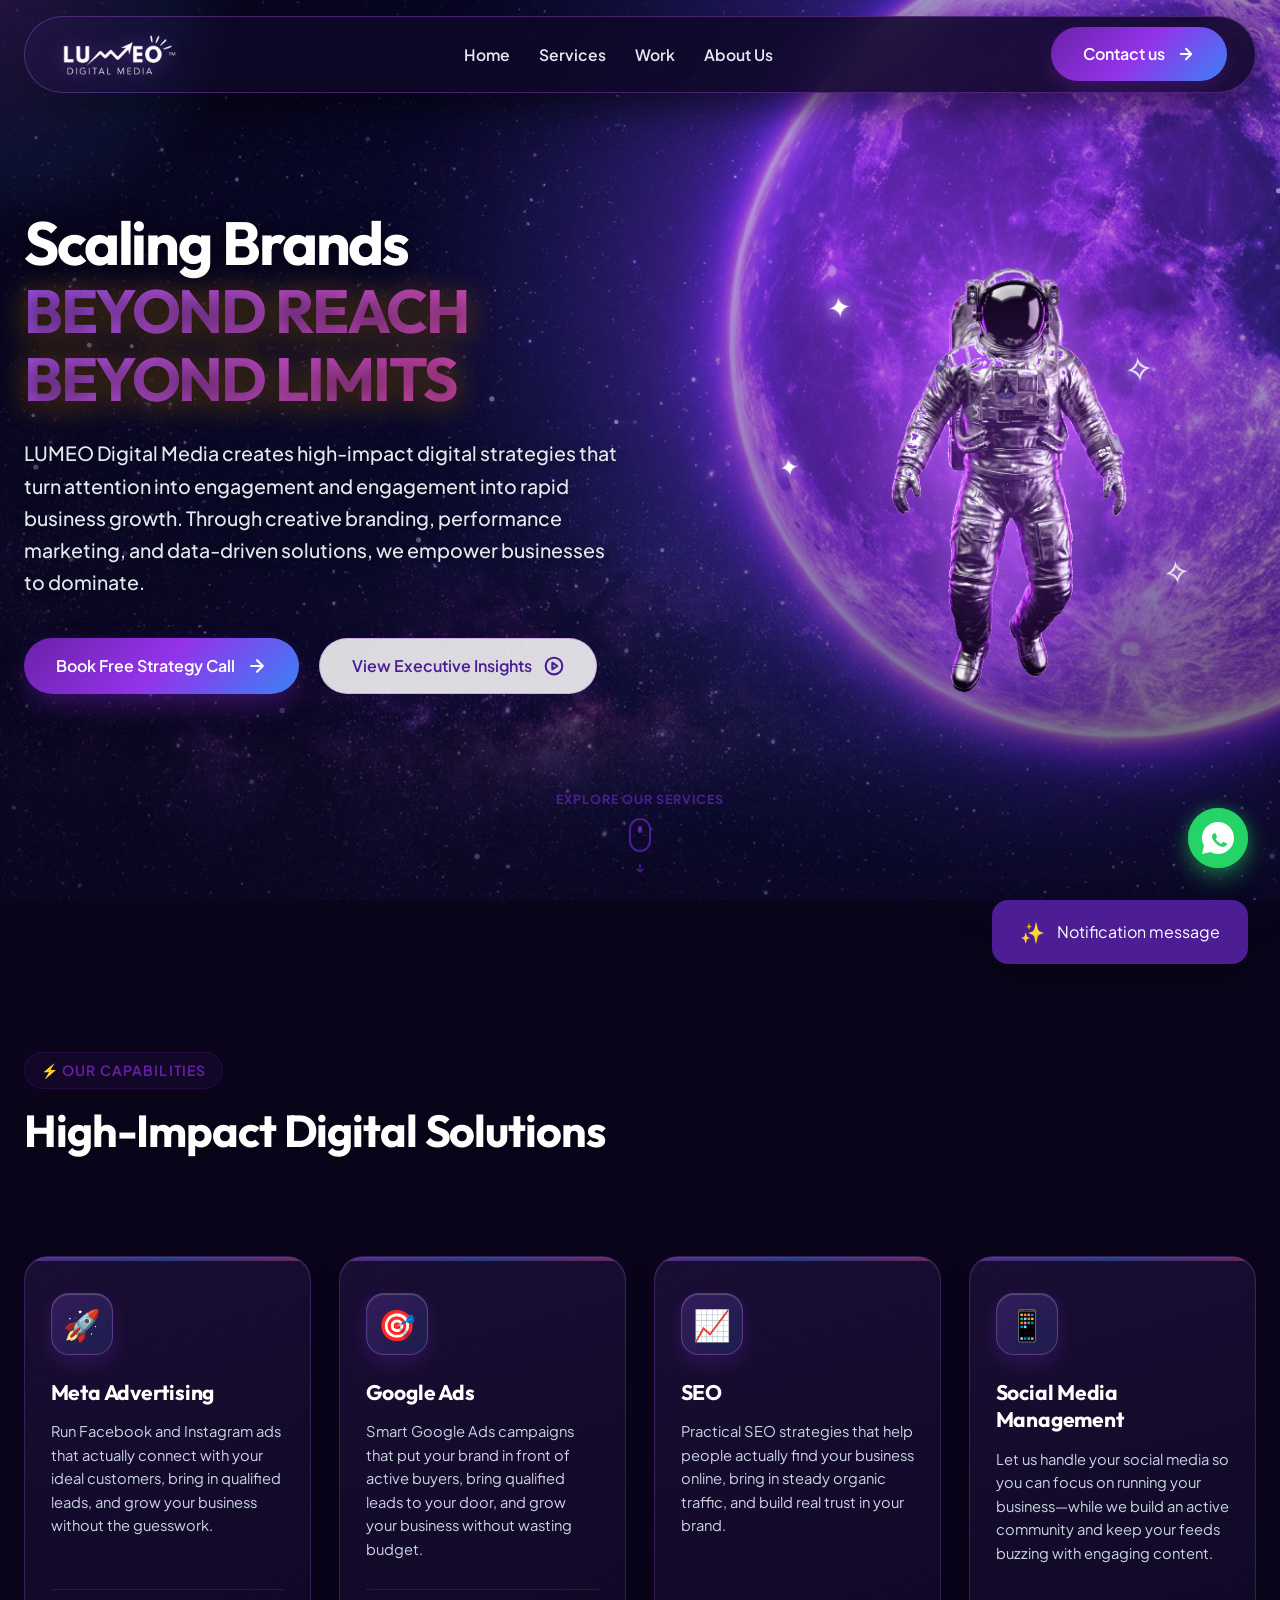
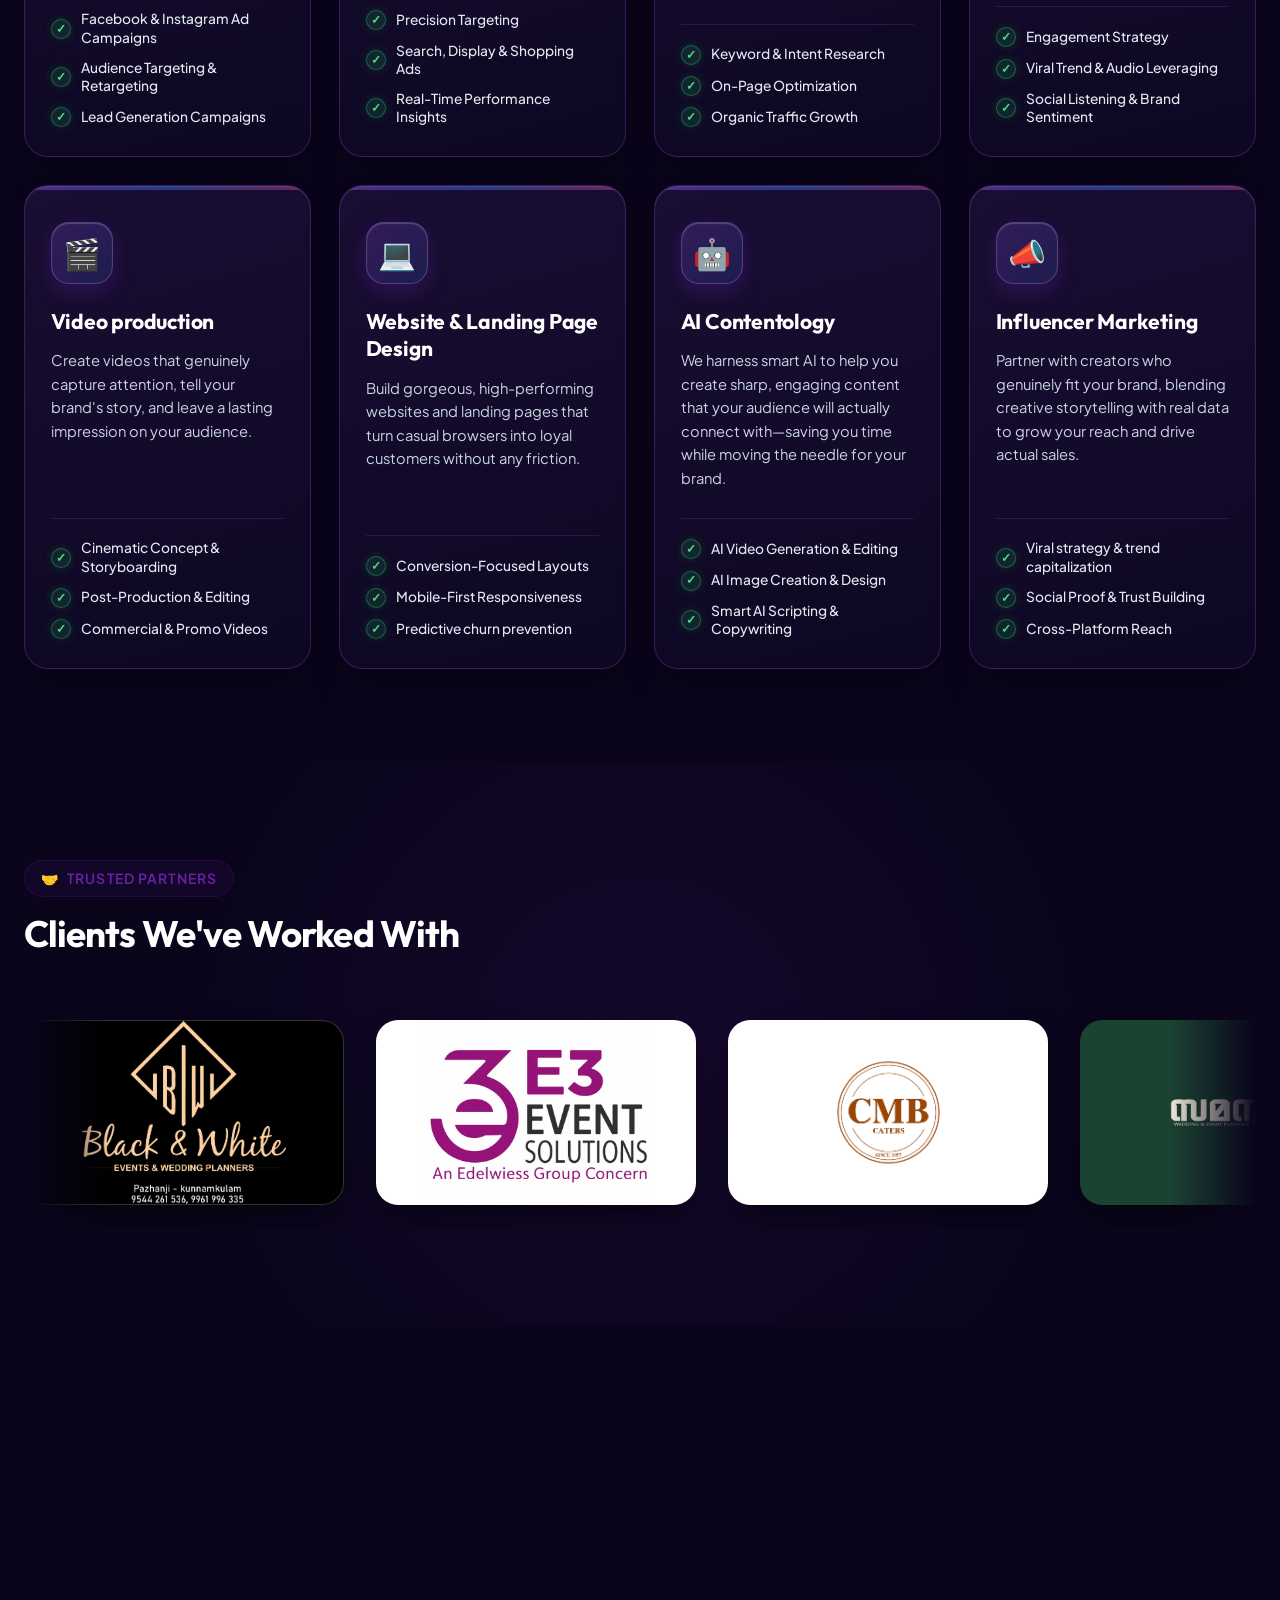
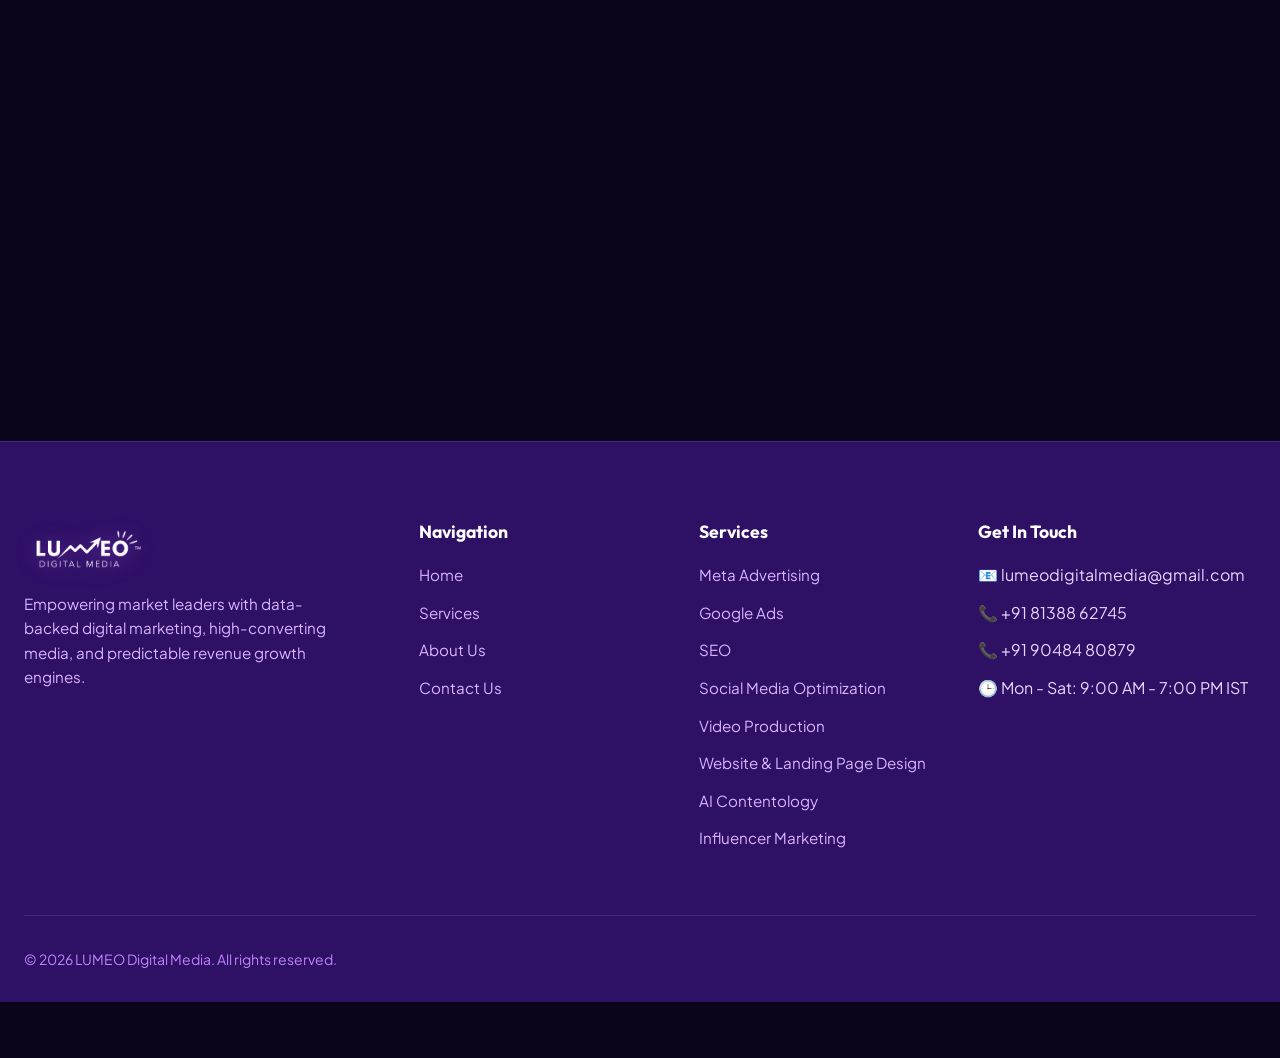
==== commit 9853cf15: "removed the title label from footer" ====
--- a/index.html
+++ b/index.html
@@ -534,7 +534,7 @@
           <div class="footer-brand">
             <a href="#" class="brand-logo">
               <img src="assets/logo.png" alt="LUMEO Digital Media Logo">
-              <div class="brand-title">LUMEO <span>Digital Media</span></div>
+              <!-- <div class="brand-title">LUMEO <span>Digital Media</span></div> -->
             </a>
             <p>Empowering market leaders with data-backed digital marketing, high-converting media, and predictable
               revenue growth engines.</p>
--- a/css/styles.css
+++ b/css/styles.css
@@ -3574,6 +3574,7 @@
   display: grid;
   grid-template-columns: repeat(2, 1fr);
   gap: 2.5rem;
+  align-items: start;
 }
 
 .work-card {
@@ -3588,6 +3589,19 @@
   flex-direction: column;
   transition: all 0.4s cubic-bezier(0.16, 1, 0.3, 1);
   box-shadow: 0 25px 60px rgba(0, 0, 0, 0.5);
+}
+
+.work-card-video {
+  align-self: start;
+  height: fit-content;
+}
+
+/* Centered Samanwaya Ad Video Feature Card */
+[data-id="work-video-3"] {
+  grid-column: 1 / -1;
+  justify-self: center;
+  max-width: 680px;
+  width: 100%;
 }
 
 .work-card:hover {
@@ -3620,7 +3634,7 @@
 
 .work-card-video .work-media-container {
   aspect-ratio: 16 / 9;
-  height: 380px;
+  height: auto;
 }
 
 .work-media-img {
@@ -3715,6 +3729,16 @@
   height: 100%;
   object-fit: cover;
   display: block;
+  border-radius: 20px;
+}
+
+.work-iframe-element {
+  position: absolute;
+  top: 0;
+  left: 0;
+  width: 100%;
+  height: 100%;
+  border: 0;
   border-radius: 20px;
 }
 
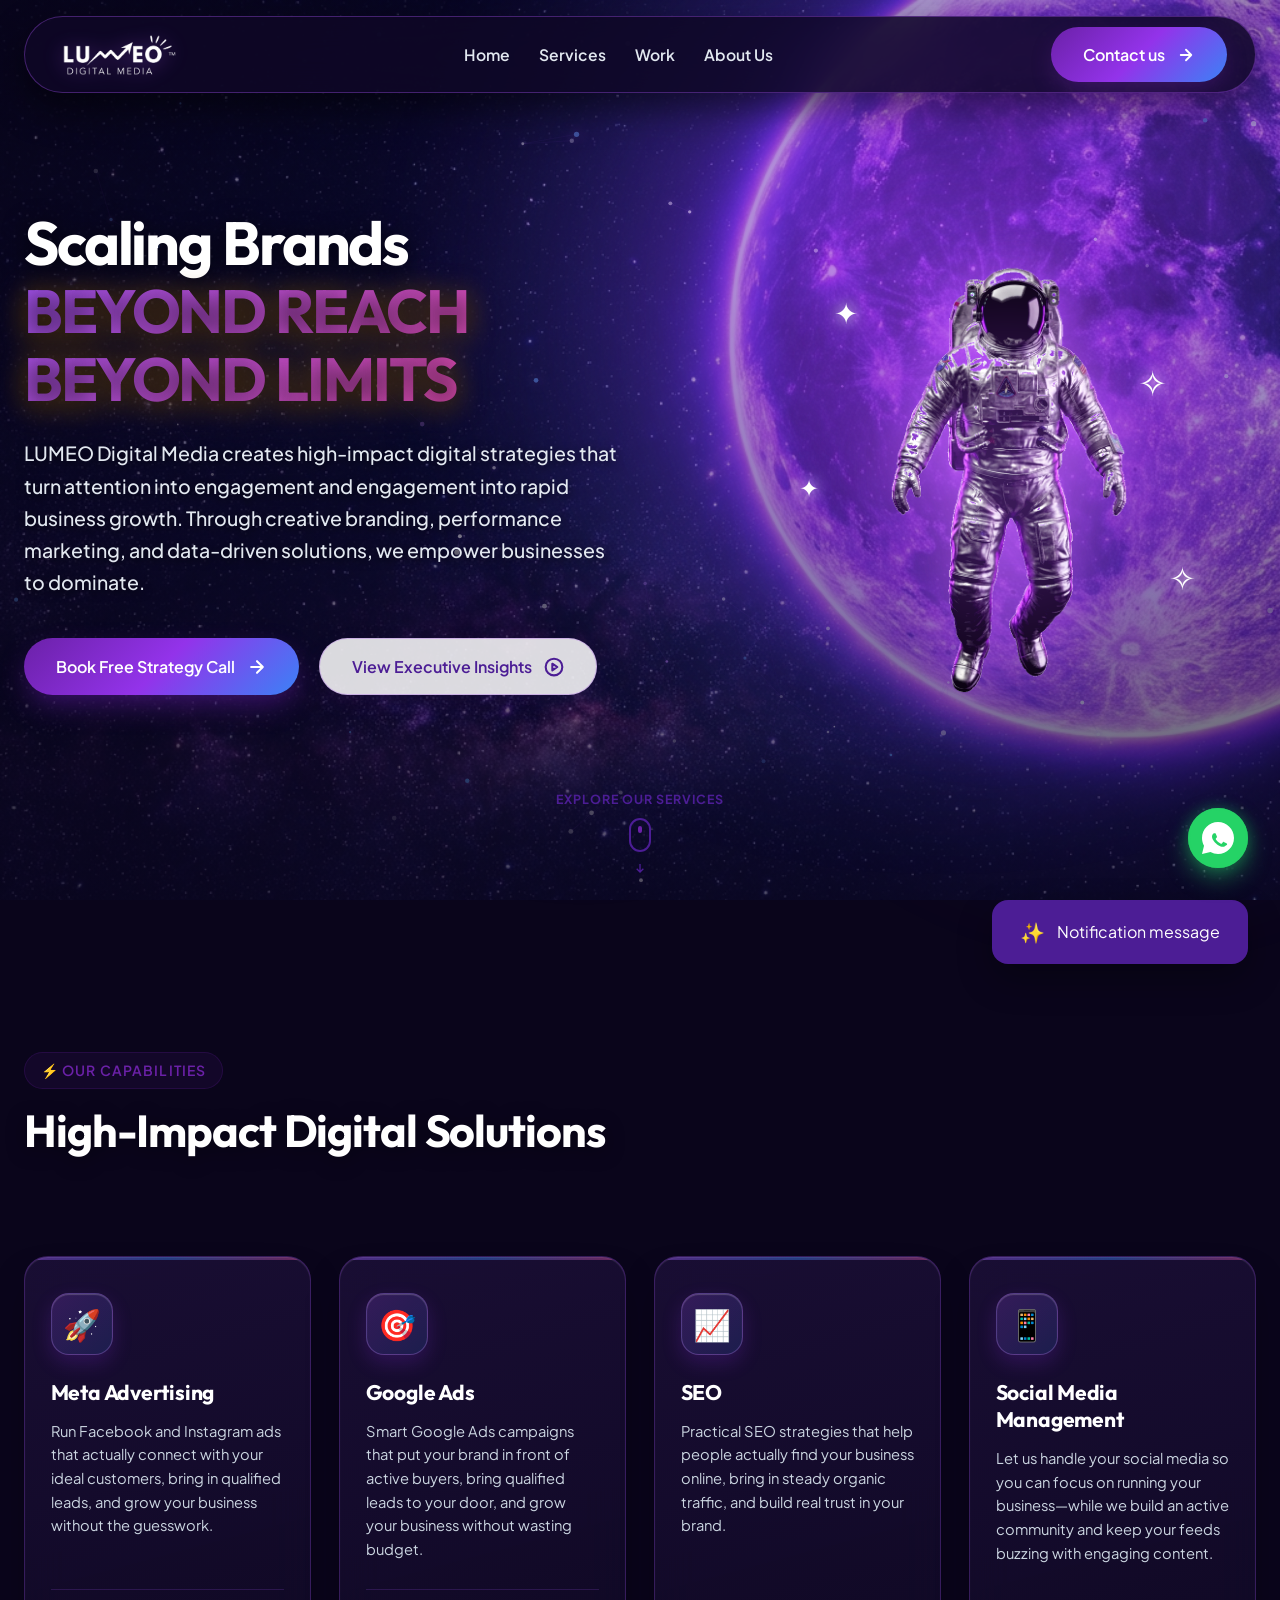
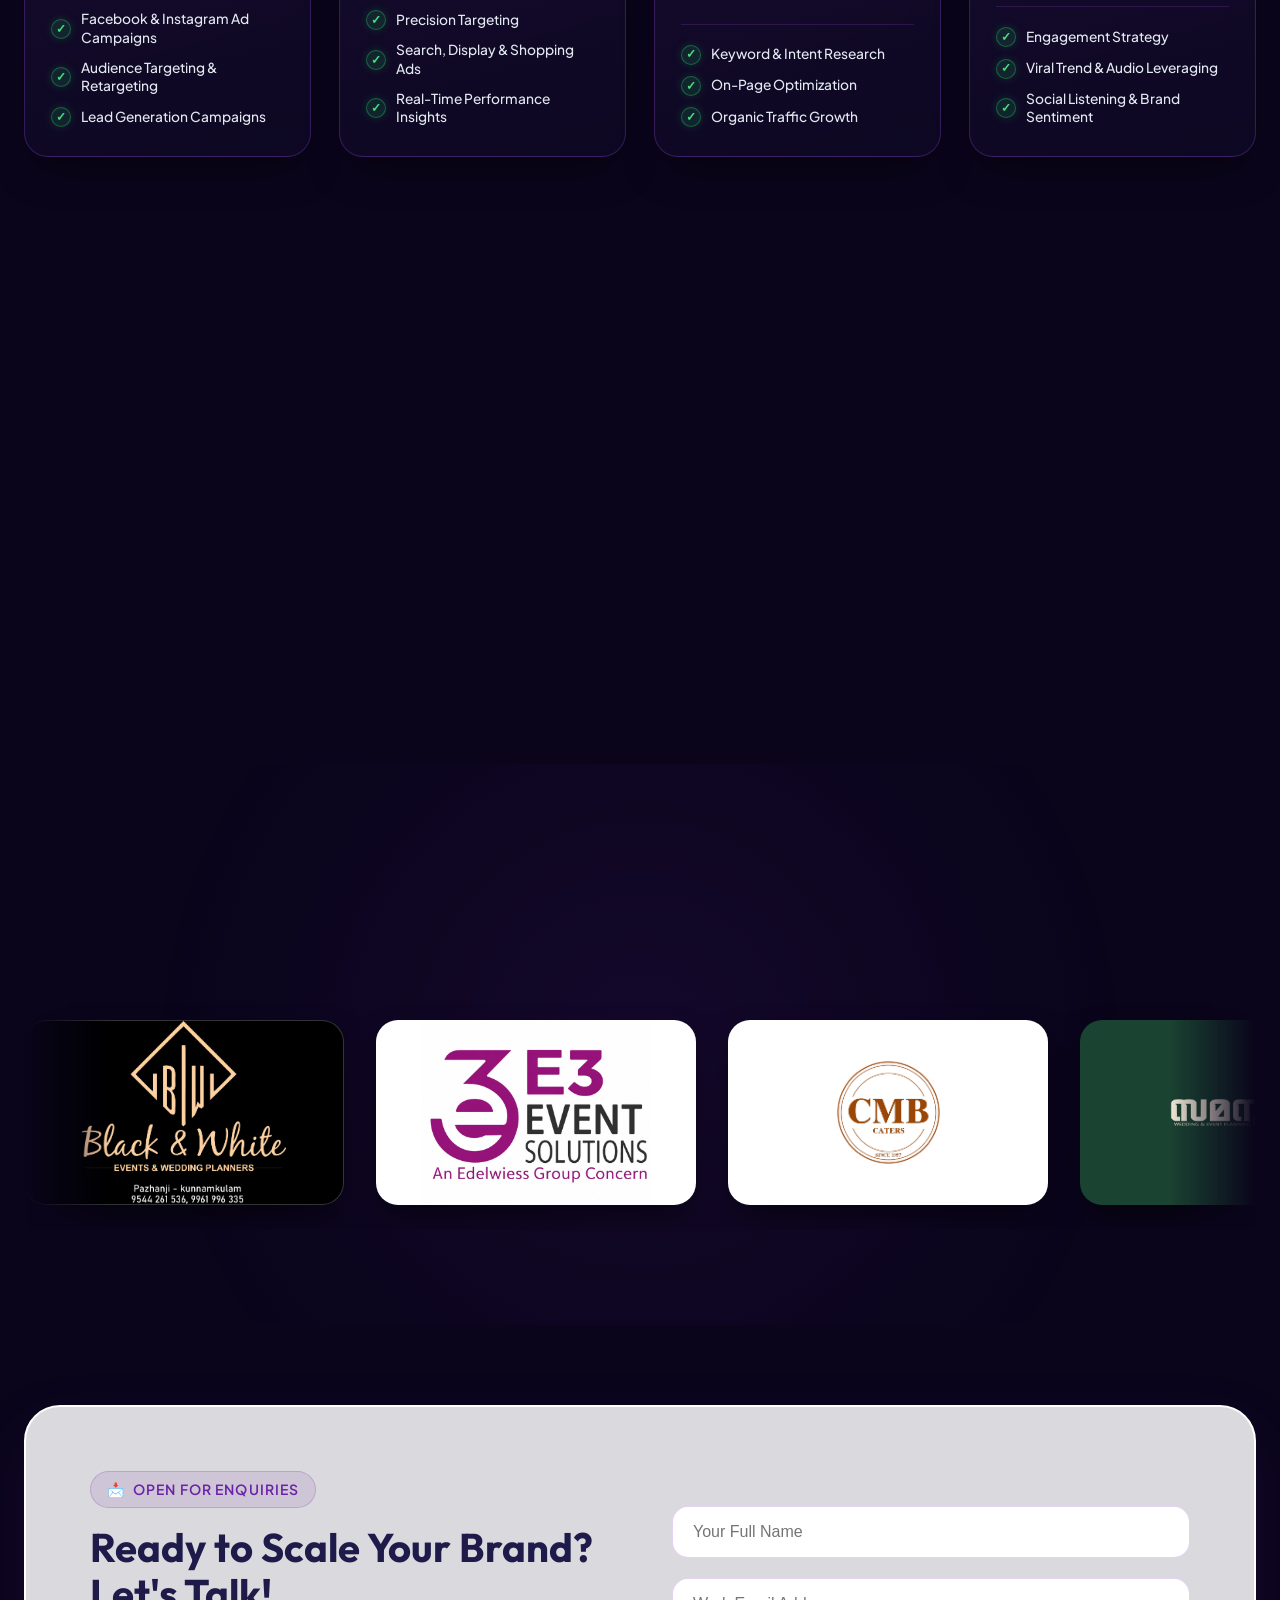
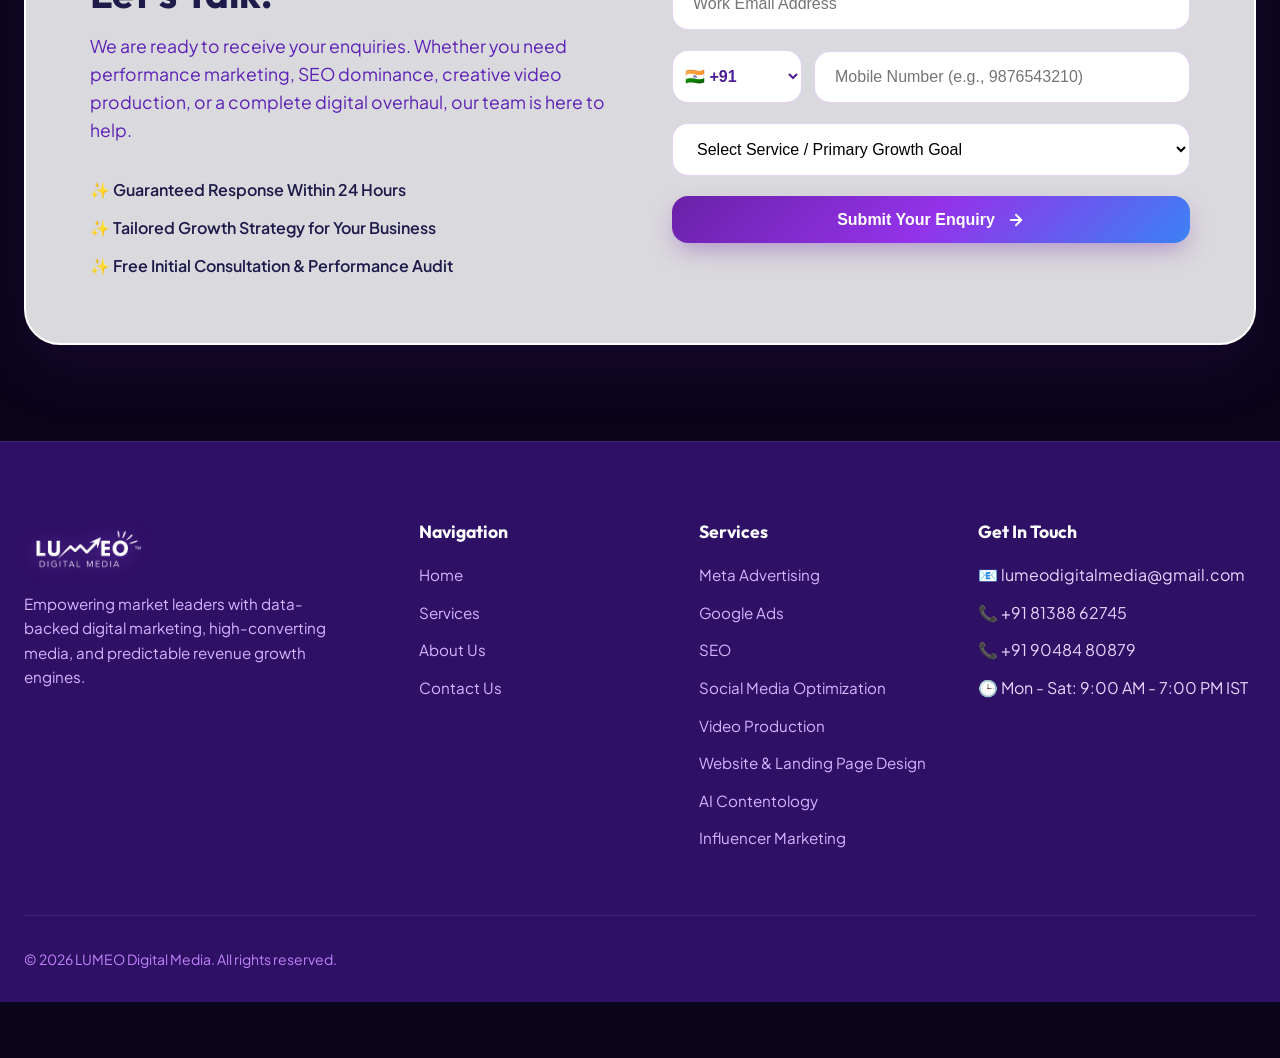
==== commit 64bba8c9: "optimized mobile performance" ====
--- a/index.html
+++ b/index.html
@@ -4,6 +4,11 @@
 <head>
   <meta charset="UTF-8">
   <meta name="viewport" content="width=device-width, initial-scale=1.0">
+
+  <!-- Preconnect to Google Fonts early -->
+  <link rel="preconnect" href="https://fonts.googleapis.com">
+  <link rel="preconnect" href="https://fonts.gstatic.com" crossorigin>
+
   <title>LUMEO Digital Media | High-Impact Digital Marketing & Growth Agency</title>
   <meta name="description"
     content="LUMEO Digital Media is a premier digital marketing agency transforming brands into industry leaders with performance marketing, SEO, viral social campaigns, and data-driven ROI.">
@@ -15,18 +20,29 @@
     content="Turn attention into market dominance with LUMEO Digital Media's high-performance marketing strategies.">
   <meta property="og:type" content="website">
 
-  <!-- Google Fonts -->
-  <link rel="preconnect" href="https://fonts.googleapis.com">
-  <link rel="preconnect" href="https://fonts.gstatic.com" crossorigin>
+  <!-- Google Fonts (Non-Render-Blocking with display=swap) -->
+  <link rel="preload" as="style"
+    href="https://fonts.googleapis.com/css2?family=Outfit:wght@400;500;600;700;800;900&family=Plus+Jakarta+Sans:wght@400;500;600;700;800&display=swap">
   <link
     href="https://fonts.googleapis.com/css2?family=Outfit:wght@400;500;600;700;800;900&family=Plus+Jakarta+Sans:wght@400;500;600;700;800&display=swap"
-    rel="stylesheet">
+    rel="stylesheet" media="print" onload="this.media='all'">
+  <noscript>
+    <link
+      href="https://fonts.googleapis.com/css2?family=Outfit:wght@400;500;600;700;800;900&family=Plus+Jakarta+Sans:wght@400;500;600;700;800&display=swap"
+      rel="stylesheet">
+  </noscript>
 
   <!-- Favicon / Logo -->
   <link rel="icon" type="image/png" href="assets/logo.png">
 
+  <!-- Preload Hero LCP Visual -->
+  <link rel="preload" as="image" href="assets/astronaut_spacewalk.png" fetchpriority="high">
+
   <!-- Stylesheet -->
   <link rel="stylesheet" href="css/styles.css">
+
+  <!-- Deferred JavaScript -->
+  <script src="js/script.js" defer></script>
 </head>
 
 <body>
@@ -41,7 +57,8 @@
     <div class="container">
       <div class="nav-container">
         <a href="#" class="brand-logo" id="mainBrandLogo">
-          <img src="new logo/Lumeo_Digital_Logo_Header_transparent.png" alt="LUMEO Digital Media Logo" id="navLogoImg">
+          <img src="new logo/Lumeo_Digital_Logo_Header_transparent.png" alt="LUMEO Digital Media Logo" id="navLogoImg"
+            width="1400" height="567" decoding="async">
         </a>
 
         <ul class="nav-links" id="navLinks">
@@ -151,7 +168,8 @@
           <div class="hero-tilt-card astronaut-seamless-container" id="heroTiltCard">
             <div class="astronaut-sticker-wrapper">
               <img src="assets/astronaut_spacewalk.png" alt="LUMEO Silver Metallic Astronaut Floating in Space"
-                id="heroMainImage" class="astronaut-img">
+                id="heroMainImage" class="astronaut-img" width="1024" height="1024" fetchpriority="high"
+                decoding="sync">
 
               <!-- Diamond Star Sparkle Visual Effects (Matching Reference Picture) -->
               <div class="diamond-sparkle sparkle-1">✦</div>
@@ -389,55 +407,61 @@
             <!-- Primary Set -->
             <div class="client-logo-card logo-bw">
               <img src="client-logos/Black and white events logo.png" alt="Black & White Events Logo"
-                class="client-logo-img" loading="lazy">
+                class="client-logo-img" width="2108" height="1891" loading="lazy" decoding="async">
             </div>
             <div class="client-logo-card logo-e3">
-              <img src="client-logos/E3 Events logo.jpeg" alt="E3 Events Logo" class="client-logo-img" loading="lazy">
+              <img src="client-logos/E3 Events logo.jpeg" alt="E3 Events Logo" class="client-logo-img" width="1405"
+                height="1120" loading="lazy" decoding="async">
             </div>
             <div class="client-logo-card logo-cmb">
               <img src="client-logos/CMB brown logoo.jpg.jpeg" alt="CMB Commercial Logo" class="client-logo-img"
-                loading="lazy">
+                width="1556" height="1556" loading="lazy" decoding="async">
             </div>
             <div class="client-logo-card logo-samanwaya">
               <img src="client-logos/Samanwaya events.png" alt="Samanwaya Events Logo" class="client-logo-img"
-                loading="lazy">
+                width="1080" height="1080" loading="lazy" decoding="async">
             </div>
             <div class="client-logo-card logo-abrash">
-              <img src="client-logos/abarsh.jpeg" alt="Abrash Logo" class="client-logo-img" loading="lazy">
+              <img src="client-logos/abarsh.jpeg" alt="Abrash Logo" class="client-logo-img" width="596" height="991"
+                loading="lazy" decoding="async">
             </div>
             <div class="client-logo-card logo-ambedkar">
               <img src="client-logos/amdekar college_cropped.jpeg" alt="Ambedkar College Logo" class="client-logo-img"
-                loading="lazy">
+                width="693" height="801" loading="lazy" decoding="async">
             </div>
             <div class="client-logo-card logo-keraleats">
-              <img src="client-logos/keraleats.jpg" alt="KeralaEats Logo" class="client-logo-img" loading="lazy">
+              <img src="client-logos/keraleats.jpg" alt="KeralaEats Logo" class="client-logo-img" width="1440"
+                height="1568" loading="lazy" decoding="async">
             </div>
 
             <!-- Duplicate Set (For Seamless Infinite Loop) -->
             <div class="client-logo-card logo-bw" aria-hidden="true">
               <img src="client-logos/Black and white events logo.png" alt="Black & White Events Logo"
-                class="client-logo-img" loading="lazy">
+                class="client-logo-img" width="2108" height="1891" loading="lazy" decoding="async">
             </div>
             <div class="client-logo-card logo-e3" aria-hidden="true">
-              <img src="client-logos/E3 Events logo.jpeg" alt="E3 Events Logo" class="client-logo-img" loading="lazy">
+              <img src="client-logos/E3 Events logo.jpeg" alt="E3 Events Logo" class="client-logo-img" width="1405"
+                height="1120" loading="lazy" decoding="async">
             </div>
             <div class="client-logo-card logo-cmb" aria-hidden="true">
               <img src="client-logos/CMB brown logoo.jpg.jpeg" alt="CMB Commercial Logo" class="client-logo-img"
-                loading="lazy">
+                width="1556" height="1556" loading="lazy" decoding="async">
             </div>
             <div class="client-logo-card logo-samanwaya" aria-hidden="true">
               <img src="client-logos/Samanwaya events.png" alt="Samanwaya Events Logo" class="client-logo-img"
-                loading="lazy">
+                width="1080" height="1080" loading="lazy" decoding="async">
             </div>
             <div class="client-logo-card logo-abrash" aria-hidden="true">
-              <img src="client-logos/abarsh.jpeg" alt="Abrash Logo" class="client-logo-img" loading="lazy">
+              <img src="client-logos/abarsh.jpeg" alt="Abrash Logo" class="client-logo-img" width="596" height="991"
+                loading="lazy" decoding="async">
             </div>
             <div class="client-logo-card logo-ambedkar" aria-hidden="true">
               <img src="client-logos/amdekar college_cropped.jpeg" alt="Ambedkar College Logo" class="client-logo-img"
-                loading="lazy">
+                width="693" height="801" loading="lazy" decoding="async">
             </div>
             <div class="client-logo-card logo-keraleats" aria-hidden="true">
-              <img src="client-logos/keraleats.jpg" alt="KeralaEats Logo" class="client-logo-img" loading="lazy">
+              <img src="client-logos/keraleats.jpg" alt="KeralaEats Logo" class="client-logo-img" width="1440"
+                height="1568" loading="lazy" decoding="async">
             </div>
 
           </div>
@@ -533,7 +557,8 @@
 
           <div class="footer-brand">
             <a href="#" class="brand-logo">
-              <img src="assets/logo.png" alt="LUMEO Digital Media Logo">
+              <img src="assets/logo.png" alt="LUMEO Digital Media Logo" width="1200" height="504" loading="lazy"
+                decoding="async">
               <!-- <div class="brand-title">LUMEO <span>Digital Media</span></div> -->
             </a>
             <p>Empowering market leaders with data-backed digital marketing, high-converting media, and predictable
@@ -600,9 +625,6 @@
           d="M16 0C7.163 0 0 7.163 0 16c0 2.825.738 5.48 2.025 7.775L0 32l8.425-2.025A15.936 15.936 0 0 0 16 32c8.837 0 16-7.163 16-16S24.837 0 16 0zm8.306 22.869c-.35.981-1.744 1.8-2.4 1.913-.612.106-1.4.15-2.256-.125-.519-.169-1.188-.413-2.044-.781-3.6-1.556-5.944-5.213-6.125-5.456-.181-.244-1.469-1.956-1.469-3.731 0-1.775.925-2.65 1.256-3.006.331-.356.725-.444.969-.444.244 0 .488.006.7.012.225.006.525-.088.819.619.3.706 1.025 2.5 1.119 2.688.094.188.156.413.031.662-.125.25-.188.406-.375.625-.188.219-.394.488-.563.656-.188.188-.381.394-.163.769.219.375.969 1.6 2.081 2.594 1.431 1.275 2.638 1.669 3.013 1.856.375.188.594.156.813-.094.219-.25.938-1.094 1.188-1.469.25-.375.5-.313.844-.188.344.125 2.188 1.031 2.563 1.219.375.188.625.281.719.438.094.156.094.906-.256 1.887z" />
       </svg>
     </a>
-
-    <!-- JavaScript -->
-    <script src="js/script.js"></script>
 </body>
 
 </html>
--- a/css/styles.css
+++ b/css/styles.css
@@ -1822,6 +1822,7 @@
   color: #FFFFFF;
   font-size: 1rem;
   outline: none;
+  text-overflow: ellipsis;
   transition: all 0.3s ease;
   box-shadow: 0 10px 30px rgba(0, 0, 0, 0.3);
 }
@@ -1889,6 +1890,7 @@
   transition: all 0.4s cubic-bezier(0.16, 1, 0.3, 1);
   box-shadow: 0 20px 50px rgba(0, 0, 0, 0.4);
   overflow: hidden;
+  scroll-margin-top: 100px;
 }
 
 .service-detail-card:hover {
@@ -2252,11 +2254,12 @@
   gap: 1rem;
 }
 
-border: 1px solid rgba(168, 85, 247, 0.25);
-font-size: 0.875rem;
-font-weight: 600;
-cursor: pointer;
-transition: var(--transition);
+.view-switch-btn {
+  border: 1px solid rgba(168, 85, 247, 0.25);
+  font-size: 0.875rem;
+  font-weight: 600;
+  cursor: pointer;
+  transition: var(--transition);
 }
 
 .view-switch-btn:hover {
@@ -4542,11 +4545,11 @@
 
 @keyframes logoMarqueeScroll {
   0% {
-    transform: translateX(0);
+    transform: translate3d(0, 0, 0);
   }
 
   100% {
-    transform: translateX(-50%);
+    transform: translate3d(-50%, 0, 0);
   }
 }
 
@@ -4561,7 +4564,7 @@
   display: flex;
   align-items: center;
   justify-content: center;
-  transition: all 0.4s cubic-bezier(0.175, 0.885, 0.32, 1.275);
+  transition: transform 0.4s cubic-bezier(0.175, 0.885, 0.32, 1.275), box-shadow 0.4s ease, border-color 0.4s ease;
   position: relative;
   overflow: hidden;
   box-shadow: 0 15px 35px -10px rgba(0, 0, 0, 0.65);
@@ -4645,10 +4648,22 @@
 }
 
 @media (max-width: 768px) {
+  .client-marquee-container {
+    mask-image: none;
+    -webkit-mask-image: none;
+  }
+
   .client-logo-card {
     width: 240px;
     height: 140px;
     padding: 1rem;
+    backdrop-filter: none;
+    -webkit-backdrop-filter: none;
+    box-shadow: 0 4px 12px rgba(0, 0, 0, 0.35);
+  }
+
+  .client-logo-card:hover {
+    box-shadow: 0 6px 16px rgba(0, 0, 0, 0.45);
   }
 
   .client-logo-img {
@@ -4842,12 +4857,127 @@
   }
 }
 
-/* 5. Services & Capabilities Layout */
+/* 5. Services & Capabilities Layout (Services Page & Home Services) */
 @media (max-width: 1024px) {
   .services-grid {
     grid-template-columns: repeat(2, 1fr);
     gap: 1.5rem;
   }
+
+  .services-detailed-grid {
+    grid-template-columns: 1fr;
+    gap: 2rem;
+  }
+
+  .service-detail-card {
+    padding: 2.25rem 1.75rem;
+  }
+
+  .process-timeline-grid {
+    grid-template-columns: repeat(2, 1fr);
+    gap: 1.5rem;
+  }
+}
+
+@media (max-width: 768px) {
+  .services-hero-section {
+    padding: 6.5rem 0 2.5rem;
+  }
+
+  .services-hero-title {
+    font-size: clamp(2rem, 6.5vw, 2.6rem);
+    letter-spacing: -0.01em;
+    margin-bottom: 1rem;
+  }
+
+  .services-hero-subtitle {
+    font-size: 1rem;
+    line-height: 1.6;
+    margin-bottom: 1.75rem;
+    padding: 0 0.5rem;
+  }
+
+  .services-toolbar-container {
+    gap: 1.1rem;
+    margin-top: 0.5rem;
+    width: 100%;
+  }
+
+  .services-search-wrapper {
+    max-width: 100%;
+  }
+
+  .services-search-wrapper input {
+    padding: 0.85rem 1rem 0.85rem 2.85rem;
+    font-size: 0.95rem;
+  }
+
+  .services-search-wrapper .search-icon {
+    left: 1rem;
+    font-size: 1rem;
+  }
+
+  .category-filter-tabs {
+    gap: 0.5rem;
+    width: 100%;
+    justify-content: center;
+  }
+
+  .filter-btn {
+    padding: 0.5rem 0.95rem;
+    font-size: 0.82rem;
+  }
+
+  .services-main-section {
+    padding: 2rem 0 4rem 0;
+  }
+
+  .service-detail-card {
+    padding: 1.85rem 1.35rem;
+    border-radius: 20px;
+    scroll-margin-top: 80px;
+  }
+
+  .service-detail-card h3 {
+    font-size: 1.55rem;
+  }
+
+  .service-tagline {
+    font-size: 0.92rem;
+    margin-bottom: 1rem;
+  }
+
+  .service-icon-box {
+    width: 48px;
+    height: 48px;
+    font-size: 1.45rem;
+    border-radius: 12px;
+  }
+
+  .service-cat-pill {
+    padding: 0.25rem 0.75rem;
+    font-size: 0.72rem;
+  }
+
+  .service-overview-block p {
+    font-size: 0.9rem;
+    line-height: 1.6;
+    margin-bottom: 1.25rem;
+  }
+
+  .service-highlights-grid {
+    padding: 1rem 0.85rem;
+    gap: 0.55rem;
+    margin-bottom: 1.25rem;
+  }
+
+  .highlight-item {
+    font-size: 0.86rem;
+  }
+
+  .services-process-section {
+    padding: 4rem 0;
+  }
 }
 
 @media (max-width: 640px) {
@@ -4855,13 +4985,180 @@
     grid-template-columns: 1fr;
   }
 
-  .services-search-wrapper {
-    max-width: 100%;
-  }
-
-  .services-filter-bar {
-    flex-wrap: wrap;
+  .services-detailed-grid {
+    gap: 1.5rem;
+  }
+
+  .service-process-strip {
+    padding: 0.45rem 0.75rem;
+    gap: 0.35rem;
+    margin-bottom: 1.25rem;
+    overflow-x: auto;
+    -webkit-overflow-scrolling: touch;
+    scrollbar-width: none;
+  }
+
+  .service-process-strip::-webkit-scrollbar {
+    display: none;
+  }
+
+  .process-step {
+    font-size: 0.74rem;
+    white-space: nowrap;
+    flex-shrink: 0;
+    gap: 0.35rem;
+  }
+
+  .process-step span {
+    width: 18px;
+    height: 18px;
+    font-size: 0.65rem;
+  }
+
+  .process-arrow {
+    font-size: 0.75rem;
+    flex-shrink: 0;
+  }
+
+  .service-accordion-content.open {
+    max-height: 650px;
+  }
+
+  .accordion-inner {
+    padding: 1rem 0.85rem;
+    font-size: 0.82rem;
+    gap: 0.65rem;
+  }
+
+  .process-timeline-grid {
+    grid-template-columns: 1fr;
+    gap: 1rem;
+    margin-top: 1.75rem;
+  }
+
+  .process-card {
+    padding: 1.5rem 1.25rem;
+    border-radius: var(--radius-md);
+  }
+
+  .process-num {
+    font-size: 1.8rem;
+    margin-bottom: 0.4rem;
+  }
+
+  .process-card h4 {
+    font-size: 1.1rem;
+    margin-bottom: 0.4rem;
+  }
+
+  .process-card p {
+    font-size: 0.86rem;
+    line-height: 1.55;
+  }
+
+  .service-modal-overlay {
+    padding: 1rem;
+  }
+
+  .service-modal-card {
+    padding: 1.75rem 1.25rem;
+    border-radius: 20px;
+    max-height: 90vh;
+    overflow-y: auto;
+  }
+
+  .service-modal-card .modal-header h3 {
+    font-size: 1.35rem;
+  }
+
+  .service-modal-card .modal-header p {
+    font-size: 0.85rem;
+  }
+
+  .modal-close-btn {
+    top: 0.85rem;
+    right: 0.85rem;
+    width: 38px;
+    height: 38px;
+    font-size: 1.5rem;
+  }
+}
+
+@media (max-width: 540px) {
+  .service-detail-card {
+    padding: 1.4rem 1.1rem;
+    border-radius: 18px;
+  }
+
+  .service-detail-card h3 {
+    font-size: 1.32rem;
+  }
+
+  .service-tagline {
+    font-size: 0.88rem;
+  }
+
+  .service-icon-box {
+    width: 44px;
+    height: 44px;
+    font-size: 1.35rem;
+    border-radius: 12px;
+  }
+
+  .card-footer-actions {
+    flex-direction: column;
+    gap: 0.65rem;
+    align-items: stretch;
+    padding-top: 1rem;
+    margin-top: 0.75rem;
+  }
+
+  .card-footer-actions .btn {
+    width: 100%;
     justify-content: center;
+    padding: 0.75rem 1rem;
+    font-size: 0.88rem;
+  }
+}
+
+@media (max-width: 480px) {
+  .services-hero-section {
+    padding: 5.75rem 0 2rem;
+  }
+
+  .services-hero-title {
+    font-size: 1.85rem;
+  }
+
+  .services-hero-subtitle {
+    font-size: 0.88rem;
+    margin-bottom: 1.25rem;
+  }
+
+  .category-filter-tabs {
+    gap: 0.4rem;
+  }
+
+  .filter-btn {
+    padding: 0.45rem 0.75rem;
+    font-size: 0.76rem;
+    flex-grow: 1;
+    text-align: center;
+  }
+
+  .card-sparkle {
+    display: none;
+  }
+}
+
+@media (hover: none) and (pointer: coarse) {
+  .service-detail-card:hover {
+    transform: none;
+    box-shadow: 0 20px 50px rgba(0, 0, 0, 0.4);
+  }
+
+  .service-detail-card:active {
+    transform: scale(0.99);
   }
 }
 
@@ -5139,6 +5436,7 @@
 .reveal-element.revealed {
   opacity: 1;
   transform: translate3d(0, 0, 0) scale(1);
+  will-change: auto;
 }
 
 .reveal-scale {
@@ -5210,7 +5508,6 @@
   position: relative;
   overflow: hidden;
   transition: transform 0.45s cubic-bezier(0.16, 1, 0.3, 1), box-shadow 0.45s cubic-bezier(0.16, 1, 0.3, 1), border-color 0.4s ease;
-  will-change: transform, box-shadow;
 }
 
 /* Mouse-tracking Radial Spotlight Layer inside Cards */
@@ -5271,7 +5568,6 @@
 .quote-nav-btn {
   position: relative;
   overflow: hidden;
-  will-change: transform;
   transition: transform 0.25s cubic-bezier(0.16, 1, 0.3, 1), box-shadow 0.35s ease, border-color 0.35s ease, background 0.35s ease;
 }
 
@@ -5288,7 +5584,7 @@
   height: 200%;
   background: linear-gradient(60deg, transparent 30%, rgba(255, 255, 255, 0.38) 50%, transparent 70%);
   transform: rotate(30deg);
-  transition: all 0.75s cubic-bezier(0.16, 1, 0.3, 1);
+  transition: left 0.75s cubic-bezier(0.16, 1, 0.3, 1);
   pointer-events: none;
 }
 
@@ -5325,7 +5621,6 @@
 .brand-logo img,
 .quote-author-avatar img {
   transition: transform 0.6s cubic-bezier(0.16, 1, 0.3, 1), filter 0.6s ease;
-  will-change: transform;
 }
 
 .work-card:hover .work-media-container img,
@@ -5368,7 +5663,50 @@
   width: 100%;
 }
 
-/* 10. Accessibility & Reduced Motion Preferences */
+/* 10. Mobile GPU & 60 FPS Scroll Performance Optimizations */
+@media (max-width: 768px) {
+  body,
+  .hero {
+    background-attachment: scroll;
+  }
+
+  /* Reduce full-viewport filter blur rasterization cost on mid-tier mobile GPUs */
+  .bg-ambient-blob {
+    filter: blur(45px);
+    animation: none !important;
+    will-change: auto;
+  }
+
+  .hero-bg-glow {
+    filter: blur(45px);
+  }
+
+  .nav-container {
+    backdrop-filter: blur(12px);
+    -webkit-backdrop-filter: blur(12px);
+    box-shadow: 0 8px 20px rgba(0, 0, 0, 0.4);
+  }
+
+  .service-card,
+  .service-detail-card,
+  .work-card,
+  .quote-card,
+  .cta-card,
+  .process-card,
+  .why-card,
+  .value-card,
+  .feature-card {
+    backdrop-filter: blur(10px);
+    -webkit-backdrop-filter: blur(10px);
+    box-shadow: 0 8px 20px rgba(0, 0, 0, 0.35);
+  }
+
+  .astronaut-img {
+    filter: drop-shadow(0 0 18px rgba(168, 85, 247, 0.65)) contrast(1.12) brightness(1.06);
+  }
+}
+
+/* 11. Accessibility & Reduced Motion Preferences */
 @media (prefers-reduced-motion: reduce) {
 
   *,
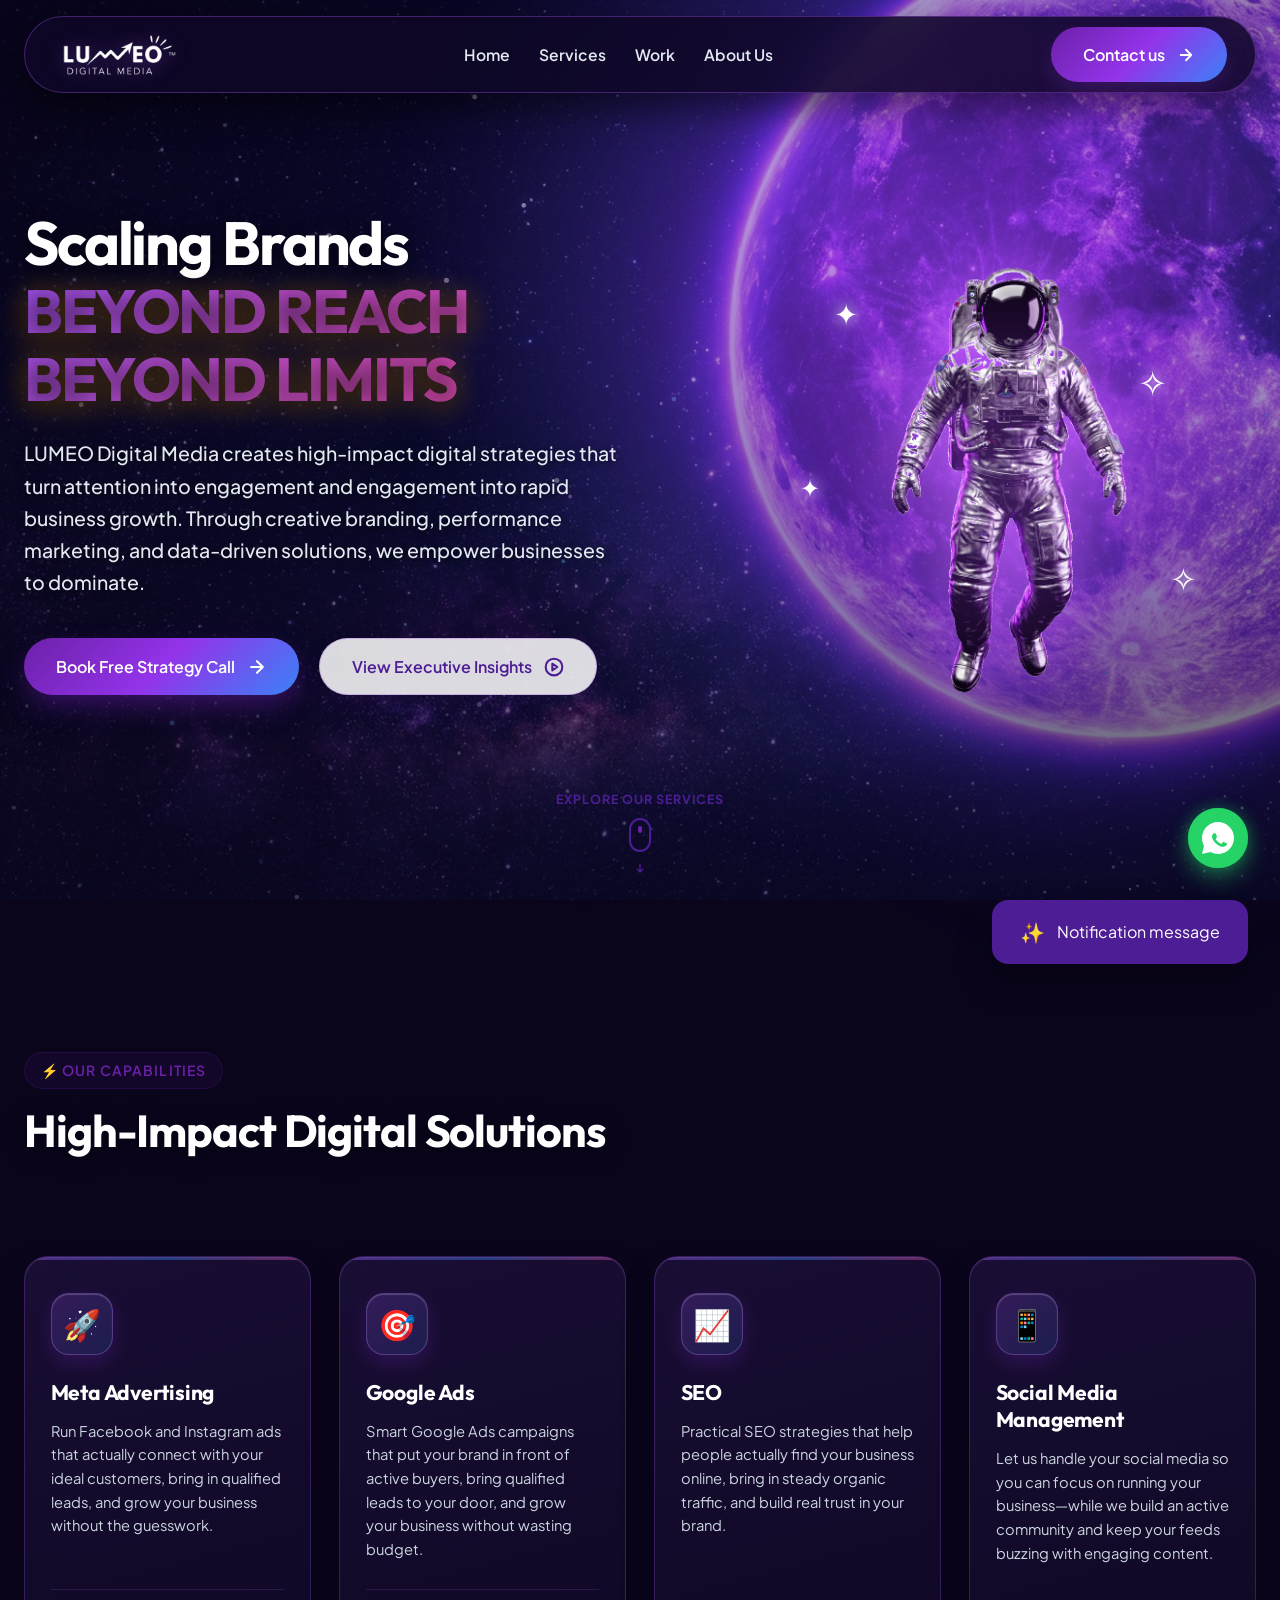
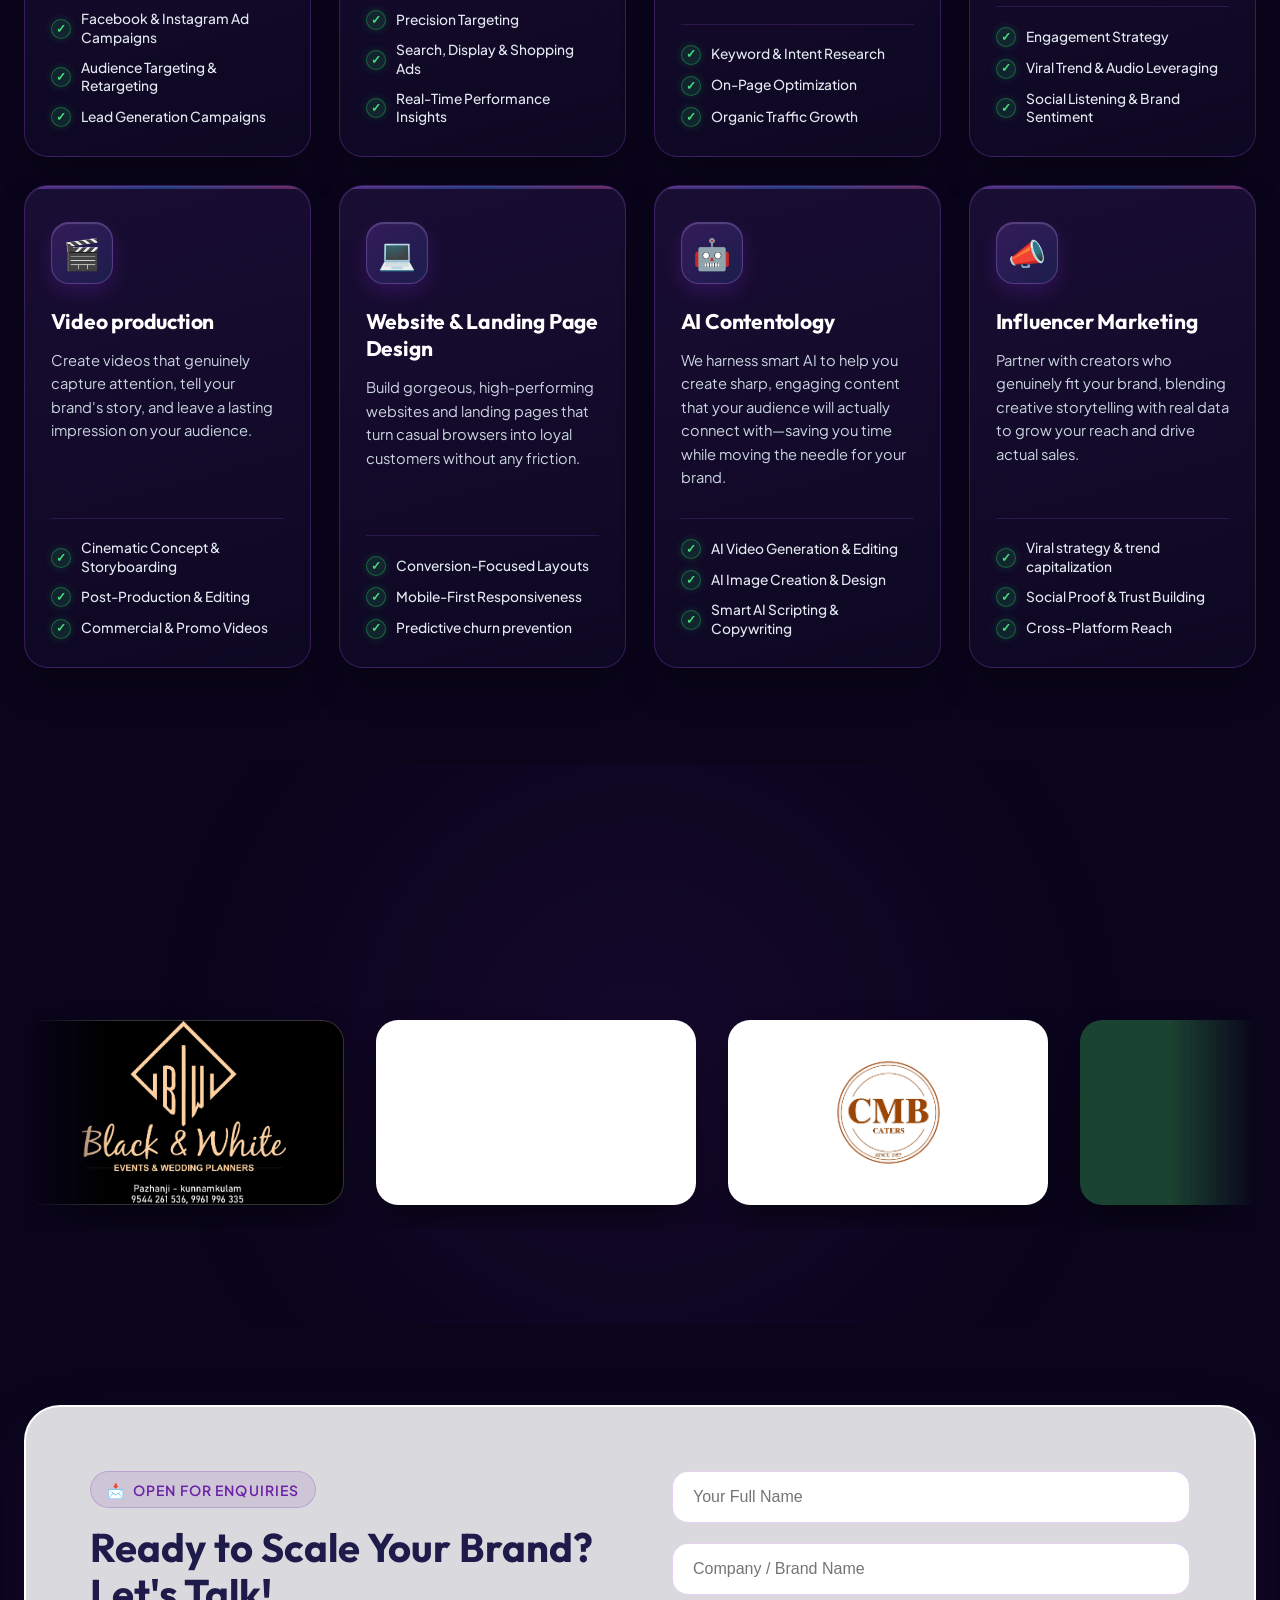
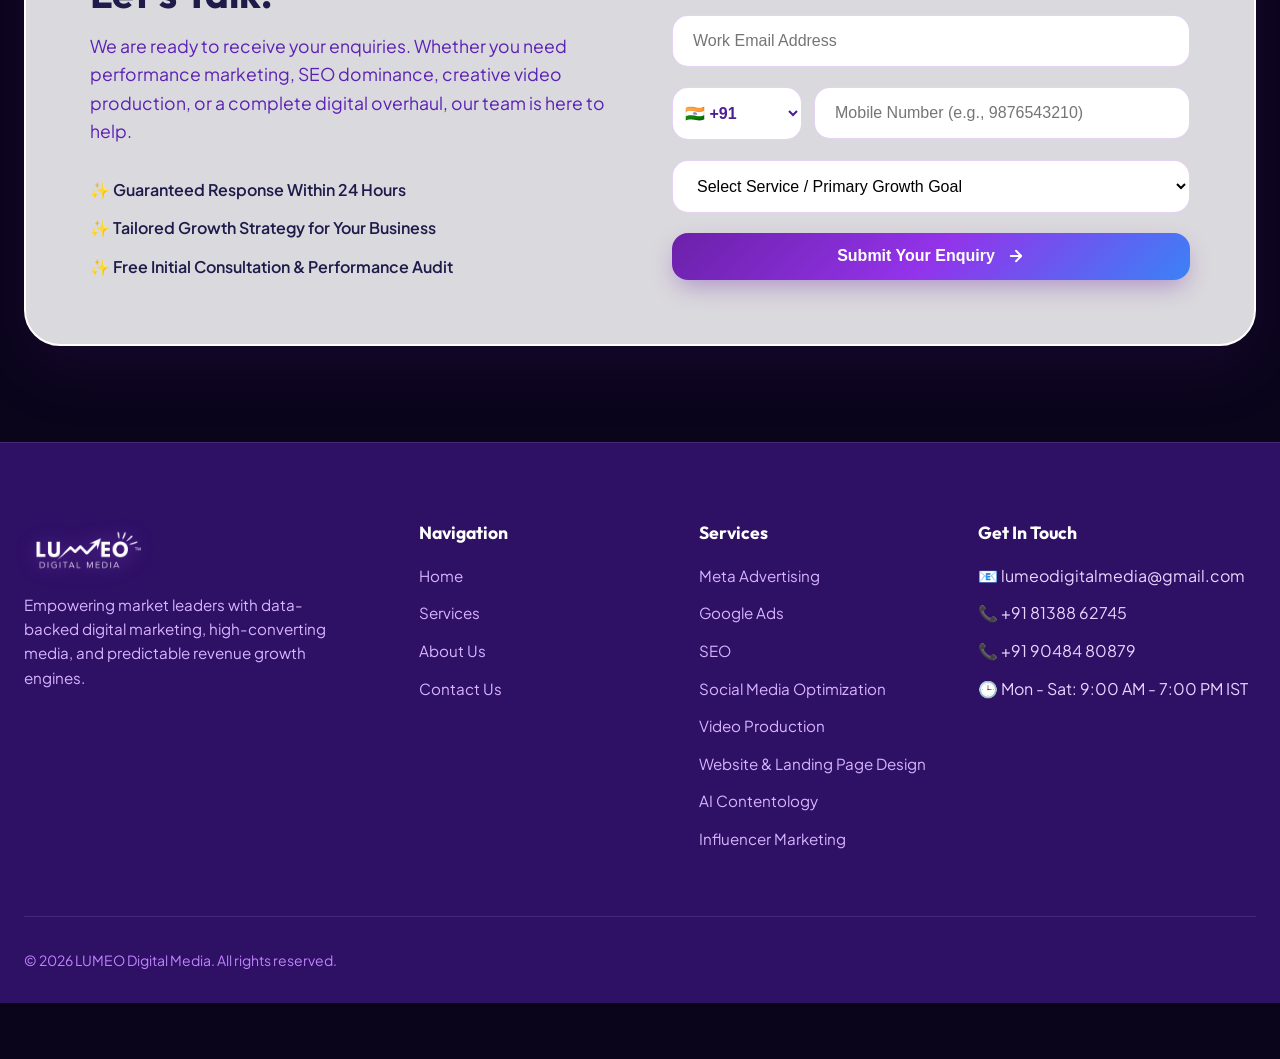
==== commit b655c475: "add company name field in the form of all pages" ====
--- a/index.html
+++ b/index.html
@@ -495,6 +495,10 @@
             <input type="hidden" name="_captcha" value="false">
             <div class="form-group">
               <input type="text" id="clientName" name="Full Name" placeholder="Your Full Name" required>
+            </div>
+
+            <div class="form-group">
+              <input type="text" id="clientCompany" name="Company Name" placeholder="Company / Brand Name" required>
             </div>
 
             <div class="form-group">
--- a/css/styles.css
+++ b/css/styles.css
@@ -55,6 +55,8 @@
 html {
   scroll-behavior: smooth;
   font-size: 16px;
+  overflow-x: hidden;
+  overflow-x: clip;
 }
 
 body {
@@ -63,7 +65,31 @@
   font-family: var(--font-main);
   line-height: 1.6;
   overflow-x: hidden;
+  overflow-x: clip;
   position: relative;
+  -webkit-overflow-scrolling: touch;
+}
+
+/* Eliminate 300ms mobile tap delay & tap flash highlights */
+a,
+button,
+input,
+select,
+textarea,
+.btn,
+.client-logo-card,
+.mobile-menu-btn,
+.filter-btn,
+.work-filter-btn,
+.toggle-accordion-btn,
+.book-service-btn,
+.btn-preview-lightbox,
+.quote-nav-btn,
+.whatsapp-float,
+.planet-node,
+.planet {
+  touch-action: manipulation;
+  -webkit-tap-highlight-color: transparent;
 }
 
 /* Background Animated Gradient Blobs */
@@ -101,15 +127,15 @@
 
 @keyframes floatBlob {
   0% {
-    transform: translate(0, 0) scale(1);
+    transform: translate3d(0, 0, 0) scale(1);
   }
 
   50% {
-    transform: translate(60px, 40px) scale(1.1);
+    transform: translate3d(60px, 40px, 0) scale(1.1);
   }
 
   100% {
-    transform: translate(-40px, 80px) scale(0.95);
+    transform: translate3d(-40px, 80px, 0) scale(0.95);
   }
 }
 
@@ -302,6 +328,7 @@
 .hero {
   position: relative;
   min-height: 100vh;
+  min-height: 100dvh;
   display: flex;
   align-items: center;
   justify-content: center;
@@ -351,12 +378,12 @@
 
 @keyframes purpleMoonGlow {
   0% {
-    transform: scale(1) translate(0, 0);
+    transform: scale(1) translate3d(0, 0, 0);
     opacity: 0.6;
   }
 
   100% {
-    transform: scale(1.12) translate(-20px, 15px);
+    transform: scale(1.12) translate3d(-20px, 15px, 0);
     opacity: 0.85;
   }
 }
@@ -467,43 +494,43 @@
 
 @keyframes orbitMotion1 {
   0% {
-    transform: translate(0, 0) scale(1) rotate(0deg);
+    transform: translate3d(0, 0, 0) scale(1) rotate(0deg);
   }
 
   50% {
-    transform: translate(-50px, 35px) scale(1.06) rotate(180deg);
+    transform: translate3d(-50px, 35px, 0) scale(1.06) rotate(180deg);
   }
 
   100% {
-    transform: translate(0, 0) scale(1) rotate(360deg);
+    transform: translate3d(0, 0, 0) scale(1) rotate(360deg);
   }
 }
 
 @keyframes orbitMotion2 {
   0% {
-    transform: translate(0, 0) scale(1);
+    transform: translate3d(0, 0, 0) scale(1);
   }
 
   50% {
-    transform: translate(45px, -30px) scale(0.92);
+    transform: translate3d(45px, -30px, 0) scale(0.92);
   }
 
   100% {
-    transform: translate(0, 0) scale(1);
+    transform: translate3d(0, 0, 0) scale(1);
   }
 }
 
 @keyframes orbitMotion3 {
   0% {
-    transform: translate(0, 0) scale(1);
+    transform: translate3d(0, 0, 0) scale(1);
   }
 
   50% {
-    transform: translate(-25px, -18px) scale(1.12);
+    transform: translate3d(-25px, -18px, 0) scale(1.12);
   }
 
   100% {
-    transform: translate(0, 0) scale(1);
+    transform: translate3d(0, 0, 0) scale(1);
   }
 }
 
@@ -544,25 +571,38 @@
 }
 
 .tag-pulse-dot {
+  position: relative;
   width: 10px;
   height: 10px;
   background-color: #22C55E;
   border-radius: 50%;
-  box-shadow: 0 0 0 0 rgba(34, 197, 94, 0.7);
-  animation: pulseDot 2s infinite;
+}
+
+.tag-pulse-dot::after,
+.pulse-dot::after {
+  content: '';
+  position: absolute;
+  inset: 0;
+  border-radius: 50%;
+  background-color: rgba(34, 197, 94, 0.65);
+  animation: pulseDot 2s infinite ease-out;
+  pointer-events: none;
 }
 
 @keyframes pulseDot {
   0% {
-    box-shadow: 0 0 0 0 rgba(34, 197, 94, 0.7);
+    transform: scale3d(1, 1, 1);
+    opacity: 0.8;
   }
 
   70% {
-    box-shadow: 0 0 0 8px rgba(34, 197, 94, 0);
+    transform: scale3d(2.2, 2.2, 1);
+    opacity: 0;
   }
 
   100% {
-    box-shadow: 0 0 0 0 rgba(34, 197, 94, 0);
+    transform: scale3d(2.2, 2.2, 1);
+    opacity: 0;
   }
 }
 
@@ -718,6 +758,9 @@
   border: none !important;
   box-shadow: none !important;
   animation: zeroGravityFloat 7s ease-in-out infinite alternate;
+  will-change: transform;
+  backface-visibility: hidden;
+  -webkit-backface-visibility: hidden;
 }
 
 .astronaut-img {
@@ -812,15 +855,15 @@
 
 @keyframes zeroGravityFloat {
   0% {
-    transform: translateY(0) rotate(0deg);
+    transform: translate3d(0, 0, 0) rotate(0deg);
   }
 
   50% {
-    transform: translateY(-18px) rotate(2deg);
+    transform: translate3d(0, -18px, 0) rotate(2deg);
   }
 
   100% {
-    transform: translateY(10px) rotate(-1.5deg);
+    transform: translate3d(0, 10px, 0) rotate(-1.5deg);
   }
 }
 
@@ -908,12 +951,12 @@
 }
 
 .pulse-dot {
+  position: relative;
   width: 6px;
   height: 6px;
   background-color: #10B981;
   border-radius: 50%;
   display: inline-block;
-  animation: pulseDot 1.5s infinite;
 }
 
 /* Badge Floating Animations */
@@ -935,11 +978,11 @@
 
   0%,
   100% {
-    transform: translateY(0) rotate(0deg);
+    transform: translate3d(0, 0, 0) rotate(0deg);
   }
 
   50% {
-    transform: translateY(-12px) rotate(1.5deg);
+    transform: translate3d(0, -12px, 0) rotate(1.5deg);
   }
 }
 
@@ -947,11 +990,11 @@
 
   0%,
   100% {
-    transform: translateY(0) rotate(0deg);
+    transform: translate3d(0, 0, 0) rotate(0deg);
   }
 
   50% {
-    transform: translateY(10px) rotate(-1.5deg);
+    transform: translate3d(0, 10px, 0) rotate(-1.5deg);
   }
 }
 
@@ -959,22 +1002,22 @@
 
   0%,
   100% {
-    transform: translateX(0) translateY(0);
+    transform: translate3d(0, 0, 0);
   }
 
   50% {
-    transform: translateX(-8px) translateY(-8px);
+    transform: translate3d(-8px, -8px, 0);
   }
 }
 
 @keyframes pulseGlow {
   0% {
-    transform: scale(1) translate(0, 0);
+    transform: scale(1) translate3d(0, 0, 0);
     opacity: 0.4;
   }
 
   100% {
-    transform: scale(1.2) translate(-30px, 20px);
+    transform: scale(1.2) translate3d(-30px, 20px, 0);
     opacity: 0.7;
   }
 }
@@ -982,7 +1025,7 @@
 /* Staggered Fade In Animations */
 .fade-in-up {
   opacity: 0;
-  transform: translateY(30px);
+  transform: translate3d(0, 30px, 0);
   animation: fadeInUp 0.8s cubic-bezier(0.22, 1, 0.36, 1) forwards;
 }
 
@@ -993,7 +1036,7 @@
 @keyframes fadeInUp {
   to {
     opacity: 1;
-    transform: translateY(0);
+    transform: translate3d(0, 0, 0);
   }
 }
 
@@ -3300,13 +3343,13 @@
 
 @keyframes sunPulse {
   0% {
-    transform: scale(1);
-    box-shadow: 0 0 60px #F59E0B, 0 0 120px rgba(245, 158, 11, 0.8);
+    transform: scale3d(1, 1, 1);
+    opacity: 0.92;
   }
 
   100% {
-    transform: scale(1.06);
-    box-shadow: 0 0 85px #FDE047, 0 0 160px rgba(245, 158, 11, 0.95);
+    transform: scale3d(1.06, 1.06, 1);
+    opacity: 1;
   }
 }
 
@@ -3995,6 +4038,7 @@
 .lightbox-media-box {
   width: 100%;
   max-height: 82vh;
+  max-height: 82dvh;
   background: #000000;
   display: flex;
   align-items: center;
@@ -4007,6 +4051,7 @@
 .lightbox-media-box video {
   max-width: 100%;
   max-height: 80vh;
+  max-height: 80dvh;
   object-fit: contain;
   border-radius: 12px;
 }
@@ -4282,9 +4327,92 @@
   line-height: 1.65;
 }
 
-/* Responsive Media Queries for Why Us */
+/* About Us Section & Card Layout Helpers (Desktop Preserved, Mobile Compact) */
+.about-section-sm {
+  padding: 3rem 0 4rem;
+}
+
+.about-section-md {
+  padding: 4rem 0;
+}
+
+.about-section-lg {
+  padding: 4rem 0 5rem;
+}
+
+.about-section-trust {
+  padding: 4rem 0;
+  background: rgba(10, 5, 27, 0.6);
+}
+
+.about-grid-2 {
+  grid-template-columns: repeat(2, 1fr);
+  gap: 2rem;
+}
+
+.about-grid-2-tight {
+  grid-template-columns: repeat(2, 1fr);
+  gap: 1.75rem;
+}
+
+.about-grid-3 {
+  grid-template-columns: repeat(3, 1fr);
+  gap: 1.5rem;
+}
+
+.about-mission-card {
+  background: rgba(20, 10, 45, 0.7);
+  border: 1px solid rgba(168, 85, 247, 0.25);
+  padding: 2.5rem;
+  border-radius: var(--radius-lg);
+}
+
+.about-mission-icon {
+  font-size: 2.5rem;
+  margin-bottom: 1rem;
+}
+
+.about-card-tag {
+  margin-bottom: 0.75rem;
+}
+
+.about-mission-card h3 {
+  font-size: 1.6rem;
+  color: #FFFFFF;
+  margin-bottom: 1rem;
+}
+
+.about-mission-card p {
+  color: #CBD5E1;
+  font-size: 1.05rem;
+  line-height: 1.7;
+}
+
+.about-compact-card {
+  padding: 2rem;
+}
+
+.about-compact-card h3 {
+  font-size: 1.25rem;
+}
+
+.about-philosophy-sub {
+  max-width: 800px;
+  margin: 0 auto 2.5rem;
+  color: #E2E8F0;
+  font-size: 1.1rem;
+}
+
+.about-trust-sub {
+  color: #CBD5E1;
+  max-width: 750px;
+  margin: 0 auto;
+}
+
+/* Responsive Media Queries for Why Us & About Us */
 @media (max-width: 1024px) {
-  .framework-grid {
+  .framework-grid,
+  .about-grid-3 {
     grid-template-columns: repeat(2, 1fr);
   }
 
@@ -4294,16 +4422,88 @@
 }
 
 @media (max-width: 768px) {
+  .why-hero-section {
+    padding: 6.25rem 0 2.5rem;
+  }
+
   .why-hero-title {
-    font-size: 2.4rem;
-  }
-
-  .framework-grid {
+    font-size: 2.15rem;
+    margin: 0.85rem 0;
+  }
+
+  .why-hero-subtitle {
+    font-size: 0.98rem;
+    line-height: 1.55;
+    margin-bottom: 1.25rem;
+  }
+
+  .about-section-sm,
+  .about-section-md,
+  .about-section-lg,
+  .about-section-trust,
+  .why-framework-section {
+    padding: 2.25rem 0;
+  }
+
+  .framework-grid,
+  .why-features-grid,
+  .about-grid-2,
+  .about-grid-2-tight,
+  .about-grid-3 {
     grid-template-columns: 1fr;
-  }
-
-  .why-features-grid {
-    grid-template-columns: 1fr;
+    gap: 0.9rem;
+    margin-top: 1.5rem;
+  }
+
+  /* Cleaner, shorter mobile cards on About Us */
+  .why-feature-card,
+  .about-mission-card,
+  .about-compact-card,
+  .framework-card {
+    padding: 1.15rem 1.2rem;
+    border-radius: 16px;
+  }
+
+  .why-feature-icon,
+  .about-mission-icon {
+    width: 40px;
+    height: 40px;
+    font-size: 1.2rem;
+    margin-bottom: 0.65rem;
+    border-radius: 10px;
+  }
+
+  .about-card-tag {
+    margin-bottom: 0.45rem;
+    padding: 0.25rem 0.7rem;
+    font-size: 0.72rem;
+  }
+
+  .framework-step {
+    width: 34px;
+    height: 34px;
+    font-size: 0.88rem;
+    margin-bottom: 0.6rem;
+  }
+
+  .why-feature-card h3,
+  .about-mission-card h3,
+  .about-compact-card h3,
+  .framework-card h4 {
+    font-size: 1.12rem;
+    margin-bottom: 0.35rem;
+    line-height: 1.3;
+  }
+
+  .why-feature-card p,
+  .about-mission-card p,
+  .framework-card p {
+    font-size: 0.88rem;
+    line-height: 1.48;
+  }
+
+  .about-philosophy-sub {
+    margin-bottom: 1rem;
   }
 
   .comparison-table th,
@@ -4537,6 +4737,8 @@
   width: max-content;
   animation: logoMarqueeScroll 28s linear infinite;
   will-change: transform;
+  backface-visibility: hidden;
+  -webkit-backface-visibility: hidden;
 }
 
 .client-marquee-container:hover .client-marquee-track {
@@ -4568,6 +4770,8 @@
   position: relative;
   overflow: hidden;
   box-shadow: 0 15px 35px -10px rgba(0, 0, 0, 0.65);
+  backface-visibility: hidden;
+  -webkit-backface-visibility: hidden;
 }
 
 .client-logo-card.logo-bw {
@@ -5309,20 +5513,64 @@
   }
 }
 
+@media (max-width: 768px) {
+  footer {
+    text-align: center;
+  }
+
+  .footer-grid {
+    grid-template-columns: 1fr;
+    gap: 2rem;
+    justify-items: center;
+    text-align: center;
+  }
+
+  .footer-brand {
+    display: flex;
+    flex-direction: column;
+    align-items: center;
+    text-align: center;
+  }
+
+  .footer-brand .brand-logo {
+    justify-content: center;
+  }
+
+  .footer-brand p {
+    margin-left: auto;
+    margin-right: auto;
+    text-align: center;
+  }
+
+  .footer-col {
+    width: 100%;
+    display: flex;
+    flex-direction: column;
+    align-items: center;
+    text-align: center;
+  }
+
+  .footer-links {
+    align-items: center;
+    text-align: center;
+  }
+
+  .footer-links a:hover {
+    padding-left: 0;
+  }
+
+  .footer-bottom {
+    flex-direction: column;
+    justify-content: center;
+    align-items: center;
+    gap: 0.75rem;
+    text-align: center;
+  }
+}
+
 @media (max-width: 640px) {
   footer {
     padding: 3.5rem 0 1.5rem 0;
-  }
-
-  .footer-grid {
-    grid-template-columns: 1fr;
-    gap: 2rem;
-  }
-
-  .footer-bottom {
-    flex-direction: column;
-    gap: 0.75rem;
-    text-align: center;
   }
 }
 
@@ -5408,15 +5656,15 @@
 /* 3. Multi-Layer Scroll Parallax & Ambient Blobs Pulse */
 @keyframes blobPulse {
   0% {
-    transform: scale(1) translate(0, 0);
+    transform: scale3d(1, 1, 1) translate3d(0, 0, 0);
   }
 
   50% {
-    transform: scale(1.08) translate(-25px, 20px);
+    transform: scale3d(1.08, 1.08, 1) translate3d(-25px, 20px, 0);
   }
 
   100% {
-    transform: scale(1) translate(0, 0);
+    transform: scale3d(1, 1, 1) translate3d(0, 0, 0);
   }
 }
 
@@ -5665,12 +5913,18 @@
 
 /* 10. Mobile GPU & 60 FPS Scroll Performance Optimizations */
 @media (max-width: 768px) {
+  html,
+  body {
+    overflow-x: hidden;
+    overflow-x: clip;
+  }
+
   body,
   .hero {
     background-attachment: scroll;
   }
 
-  /* Reduce full-viewport filter blur rasterization cost on mid-tier mobile GPUs */
+  /* Disable live backdrop-filter blur and heavy multi-layer glows on mobile GPUs */
   .bg-ambient-blob {
     filter: blur(45px);
     animation: none !important;
@@ -5681,28 +5935,90 @@
     filter: blur(45px);
   }
 
-  .nav-container {
-    backdrop-filter: blur(12px);
-    -webkit-backdrop-filter: blur(12px);
-    box-shadow: 0 8px 20px rgba(0, 0, 0, 0.4);
-  }
-
+  .nav-container,
+  .navbar.navbar-scrolled .nav-container {
+    background: rgba(15, 15, 25, 0.94) !important;
+    backdrop-filter: none !important;
+    -webkit-backdrop-filter: none !important;
+    box-shadow: 0 6px 16px rgba(0, 0, 0, 0.4) !important;
+  }
+
+  .quote-card-centered,
   .service-card,
   .service-detail-card,
   .work-card,
   .quote-card,
-  .cta-card,
   .process-card,
   .why-card,
   .value-card,
-  .feature-card {
-    backdrop-filter: blur(10px);
-    -webkit-backdrop-filter: blur(10px);
-    box-shadow: 0 8px 20px rgba(0, 0, 0, 0.35);
-  }
-
-  .astronaut-img {
-    filter: drop-shadow(0 0 18px rgba(168, 85, 247, 0.65)) contrast(1.12) brightness(1.06);
+  .feature-card,
+  .framework-card,
+  .why-feature-card,
+  .comparison-table-wrapper,
+  .services-search-wrapper input,
+  .glass-stats-bar,
+  .service-modal-card,
+  .work-lightbox-overlay,
+  .service-modal-overlay,
+  .work-media-overlay,
+  .work-type-badge,
+  .planet-tooltip,
+  .whatsapp-tooltip,
+  .quote-nav-btn,
+  .filter-btn,
+  .work-filter-btn {
+    backdrop-filter: none !important;
+    -webkit-backdrop-filter: none !important;
+  }
+
+  .quote-card-centered,
+  .service-card,
+  .service-detail-card,
+  .work-card,
+  .quote-card,
+  .process-card,
+  .why-card,
+  .value-card,
+  .feature-card,
+  .framework-card,
+  .why-feature-card,
+  .comparison-table-wrapper,
+  .services-search-wrapper input {
+    background: rgba(15, 15, 25, 0.92);
+    box-shadow: 0 6px 16px rgba(0, 0, 0, 0.35);
+  }
+
+  .cta-card,
+  .btn-secondary,
+  .hero-pill-tag,
+  .hero-badge-floating {
+    background: rgba(255, 255, 255, 0.94);
+    backdrop-filter: none !important;
+    -webkit-backdrop-filter: none !important;
+    box-shadow: 0 8px 20px rgba(88, 28, 135, 0.12);
+  }
+
+  /* Remove drop-shadow filters and background-position repaints on scrolling elements */
+  .brand-logo img,
+  .brand-logo:hover img,
+  .animated-gradient-text,
+  .astronaut-img,
+  .astronaut-sticker-wrapper:hover .astronaut-img {
+    filter: none !important;
+  }
+
+  .text-gradient,
+  .animated-gradient-text,
+  .planet-body {
+    animation: none;
+  }
+
+  .diamond-sparkle {
+    text-shadow: 0 0 8px rgba(192, 132, 252, 0.6);
+  }
+
+  .whatsapp-float {
+    box-shadow: 0 6px 16px rgba(37, 211, 102, 0.35);
   }
 }
 
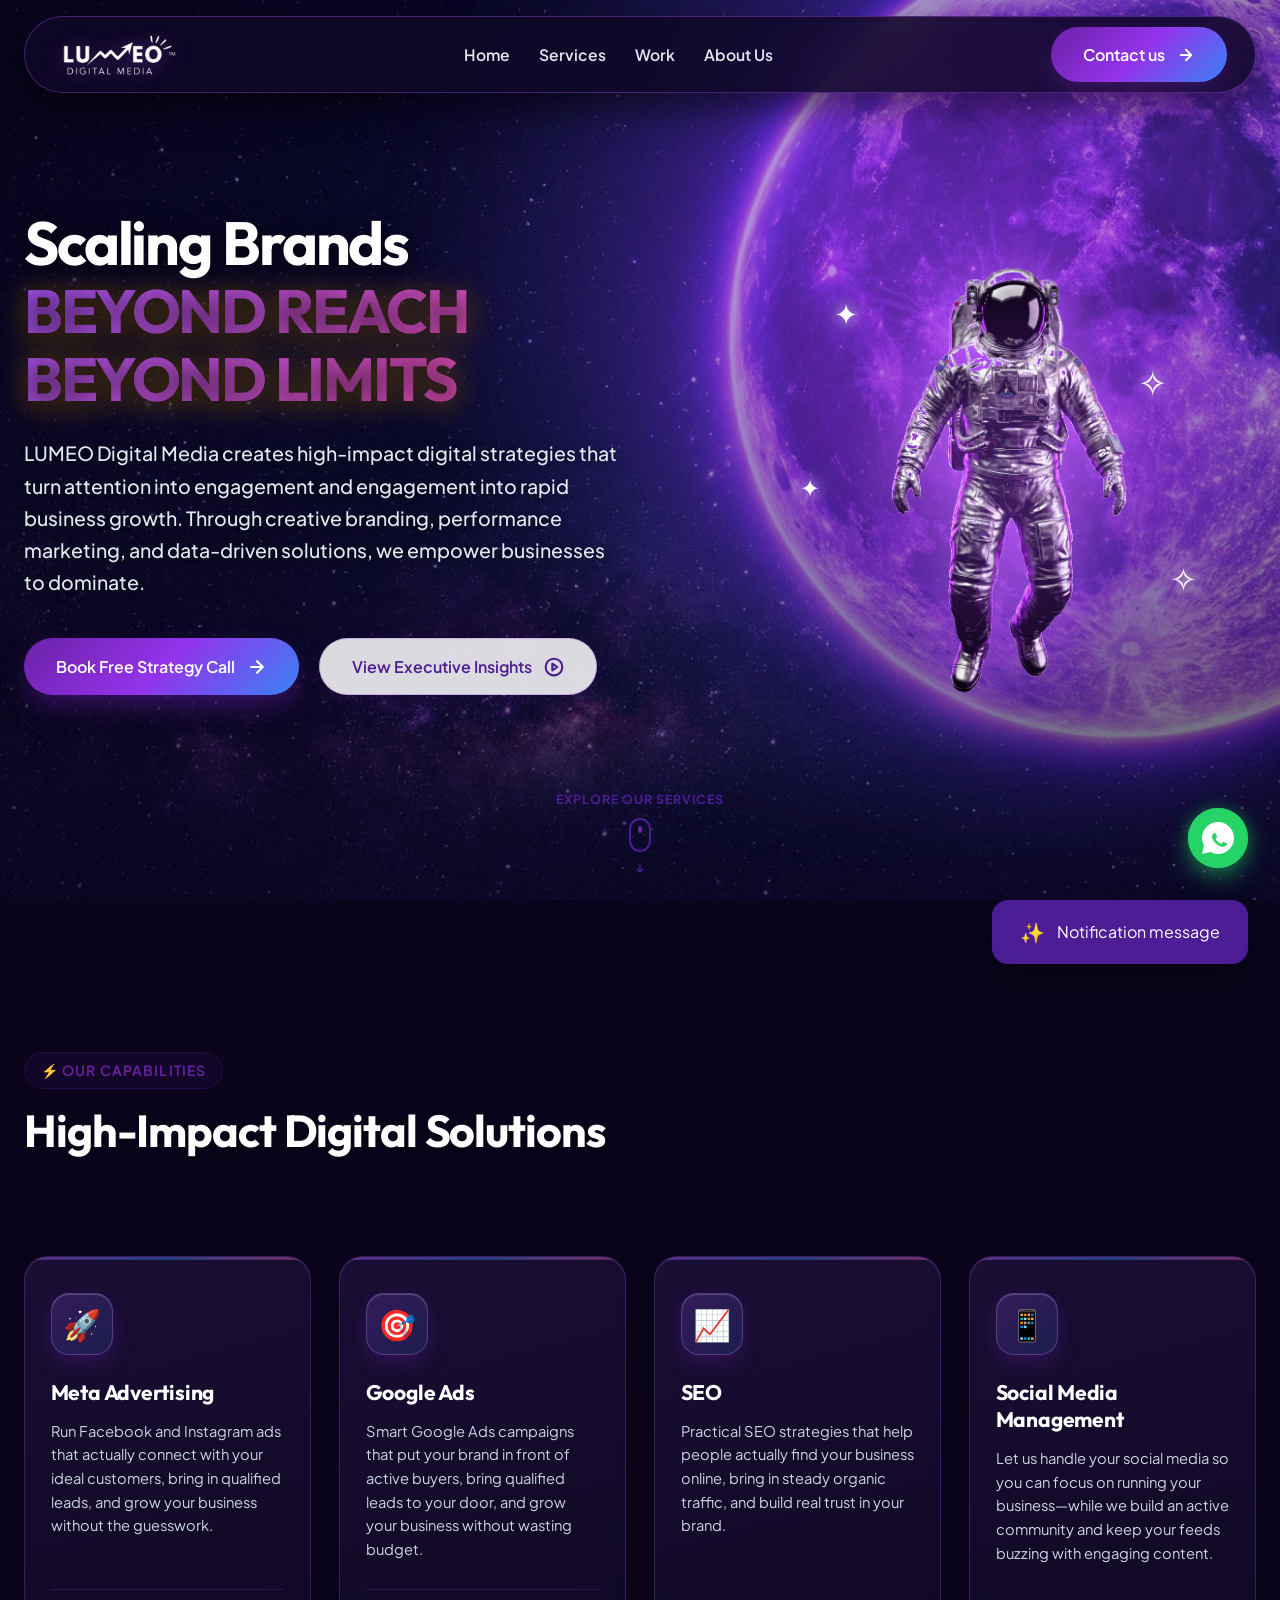
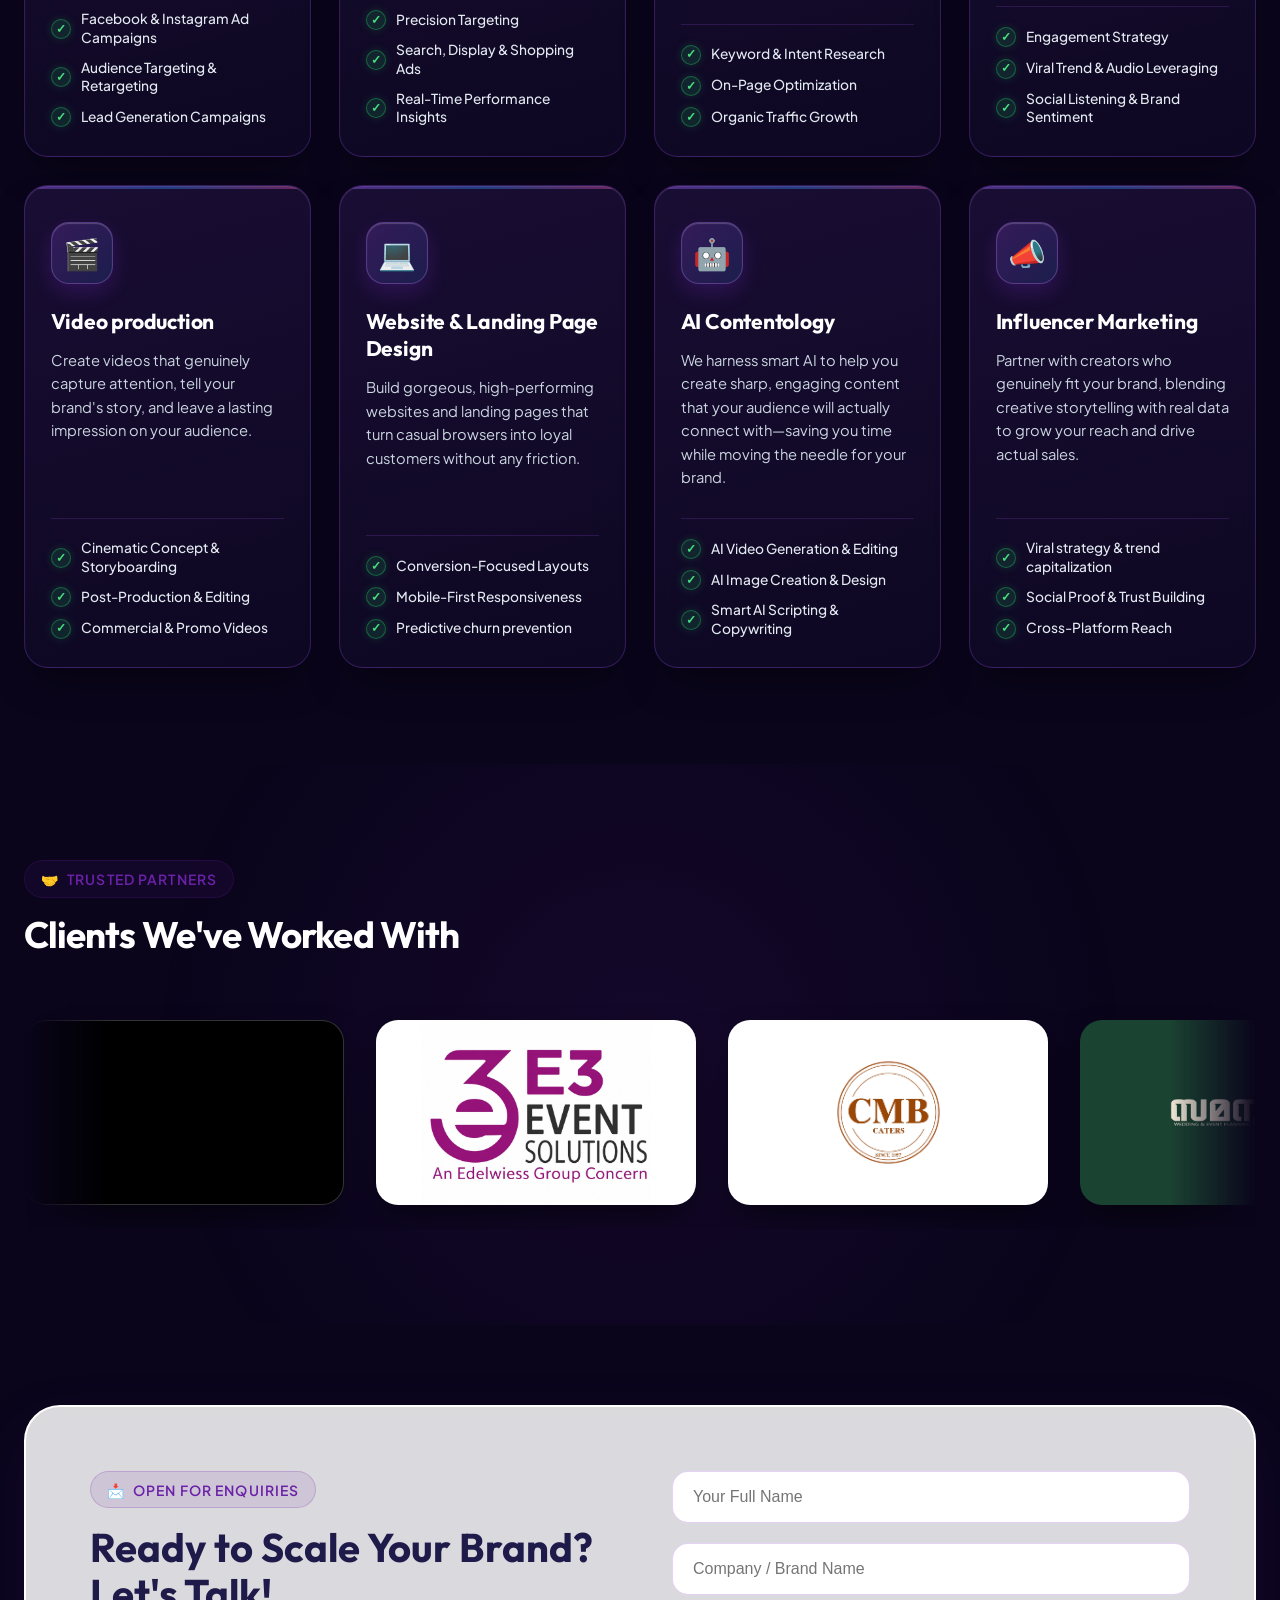
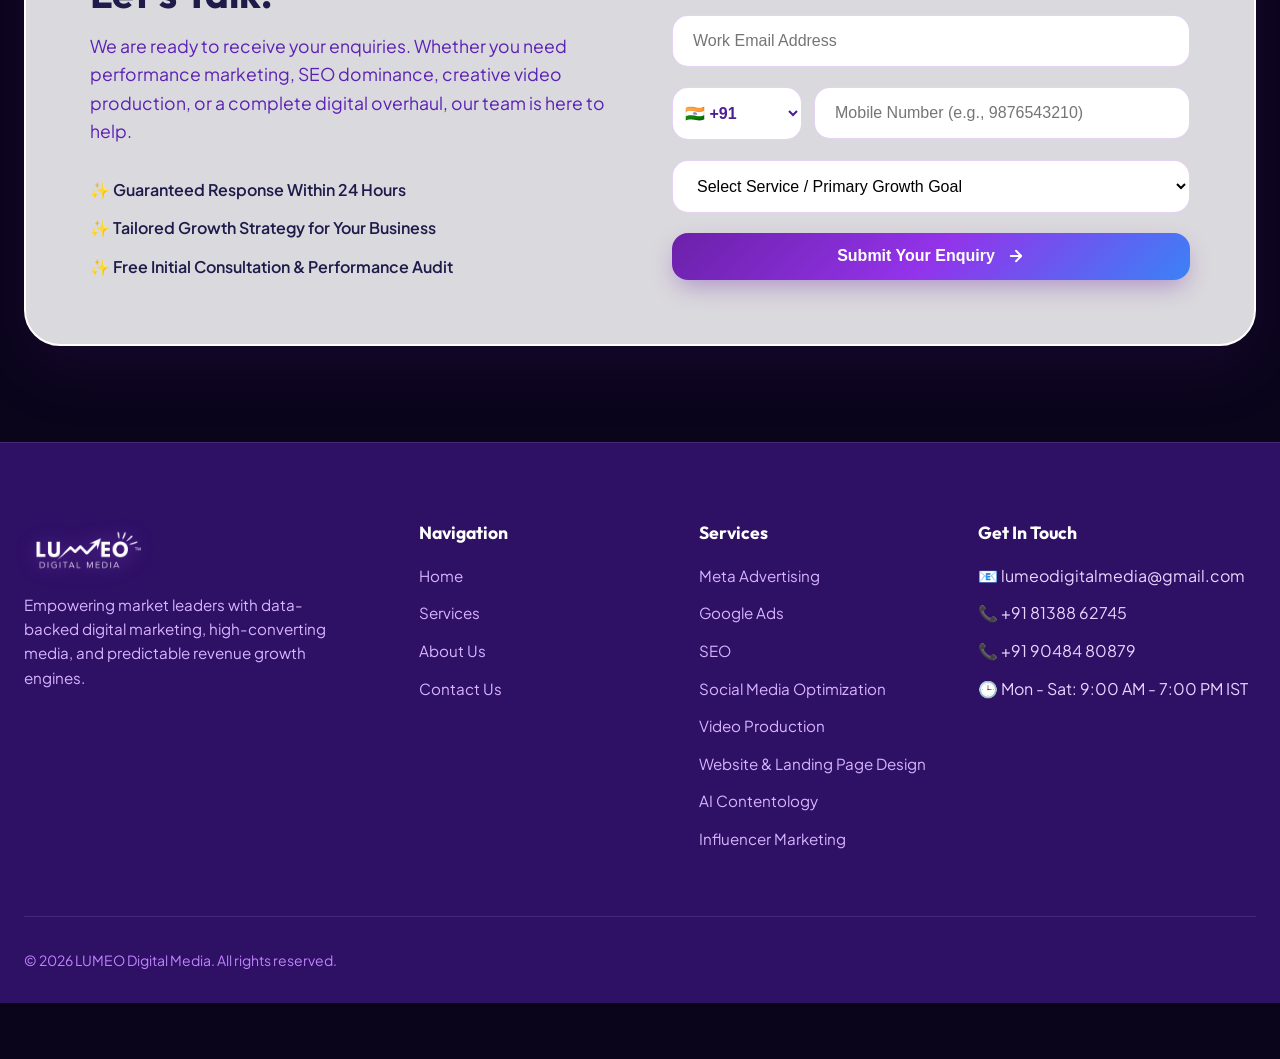
==== commit b4bb72c9: "changed the google form submission to worksheet from sending emails" ====
--- a/index.html
+++ b/index.html
@@ -489,10 +489,7 @@
             </ul>
           </div>
 
-          <form class="cta-form" id="auditForm" action="https://formsubmit.co/contact@lumeodigitalmedia.com"
-            method="POST">
-            <input type="hidden" name="_subject" value="New Lead Enquiry - LUMEO Digital Media">
-            <input type="hidden" name="_captcha" value="false">
+          <form class="cta-form" id="auditForm" method="POST">
             <div class="form-group">
               <input type="text" id="clientName" name="Full Name" placeholder="Your Full Name" required>
             </div>
